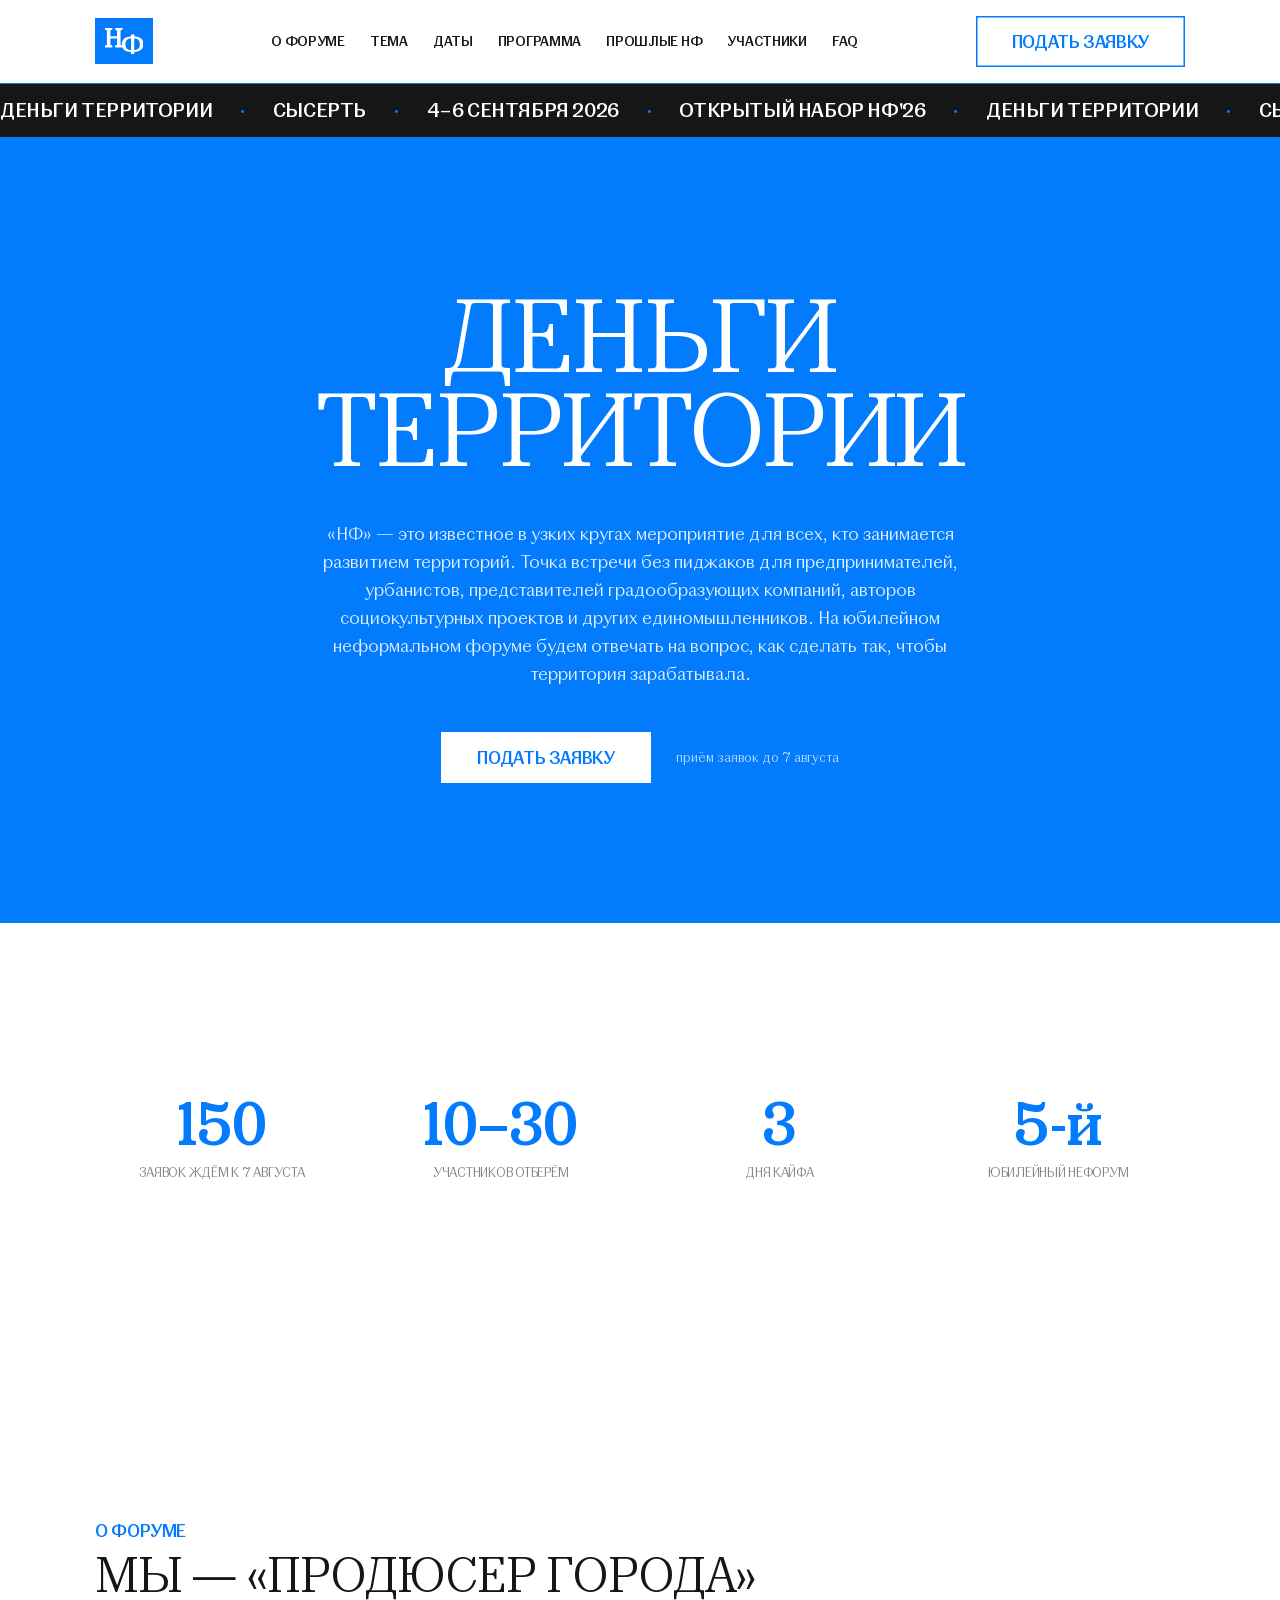
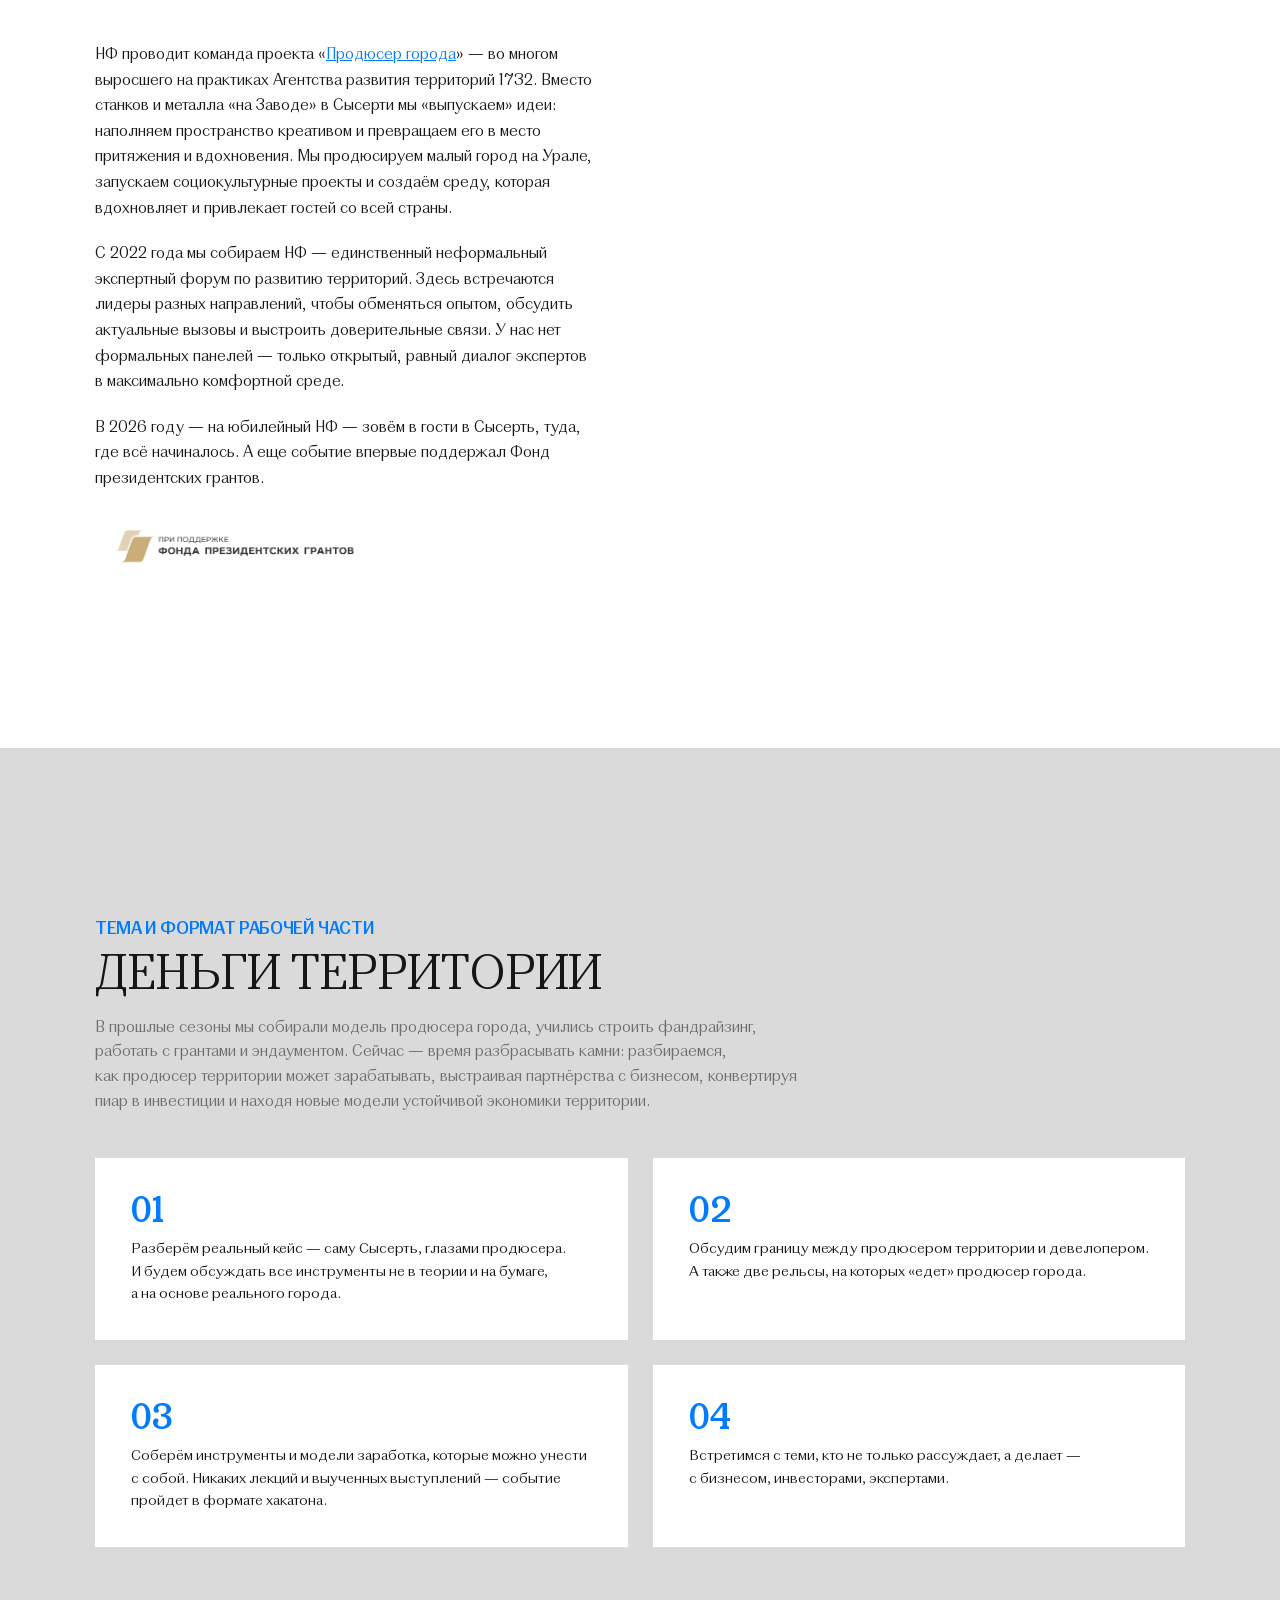
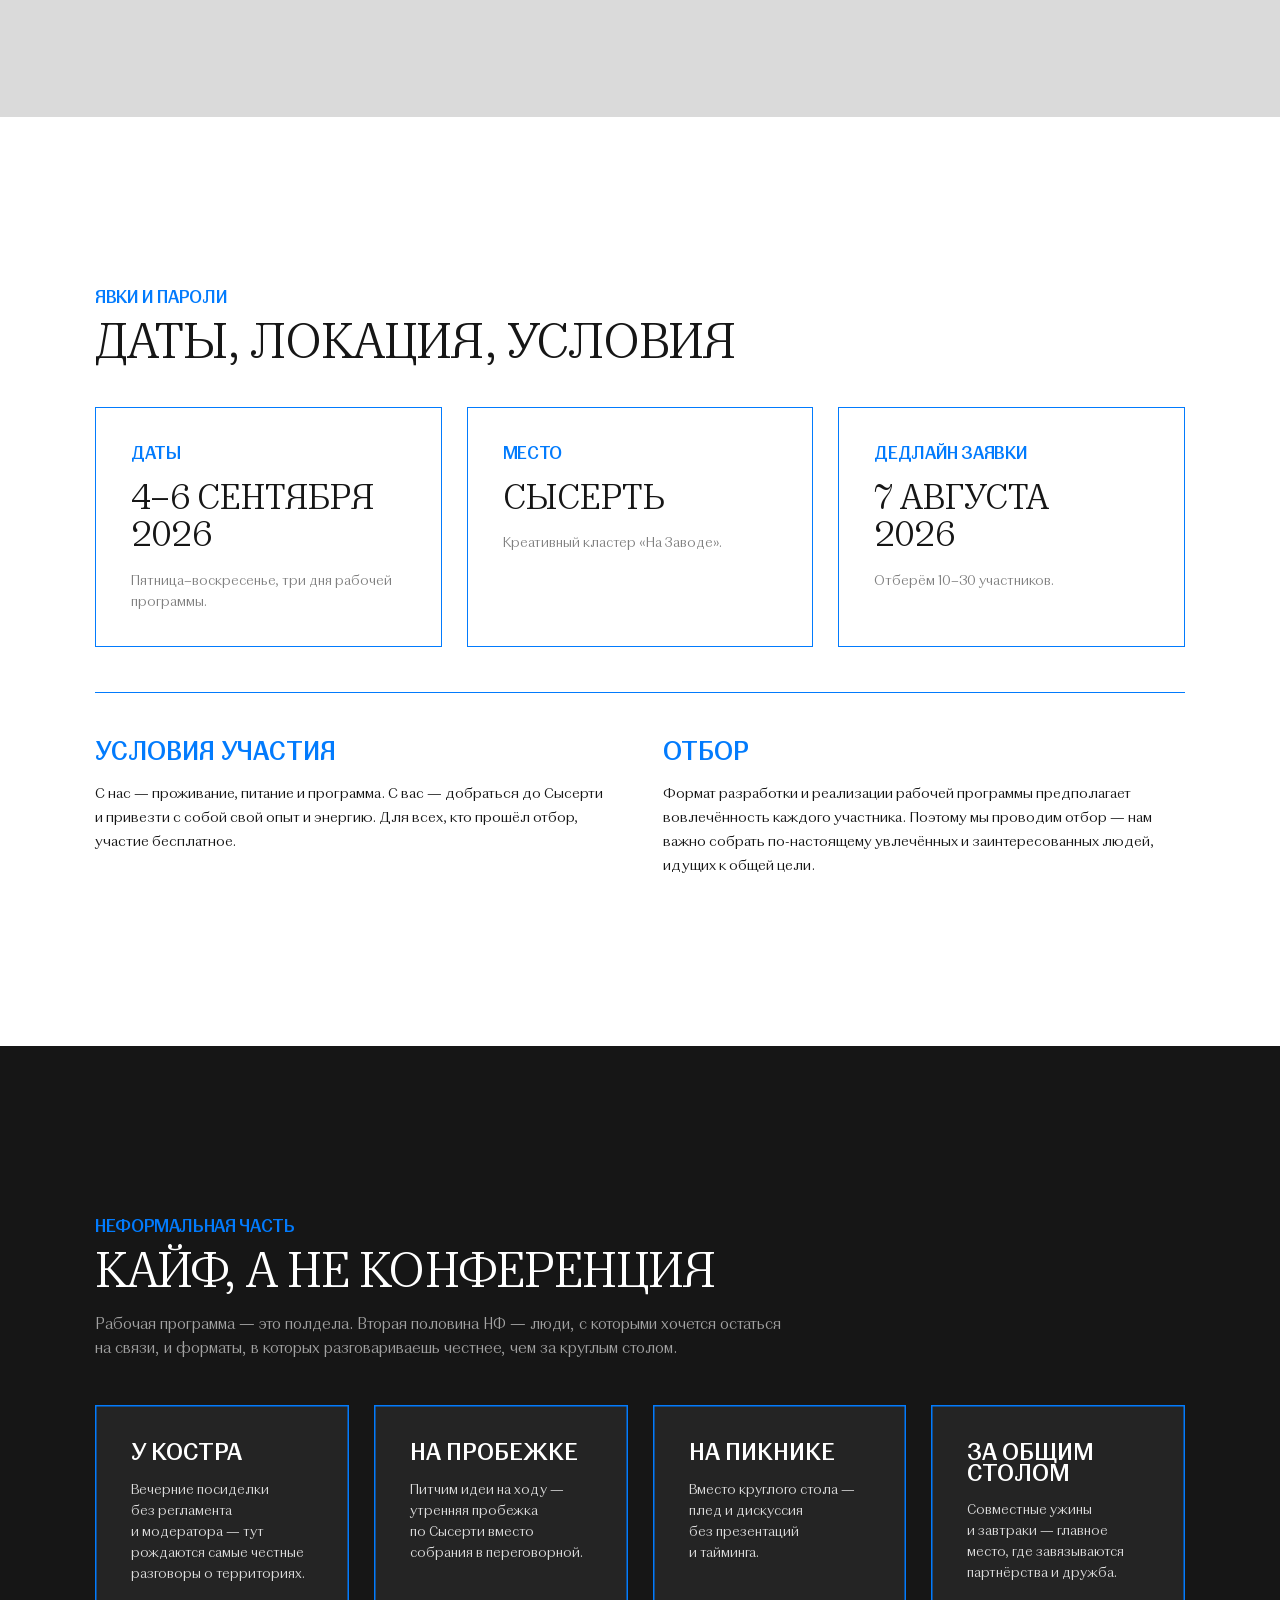
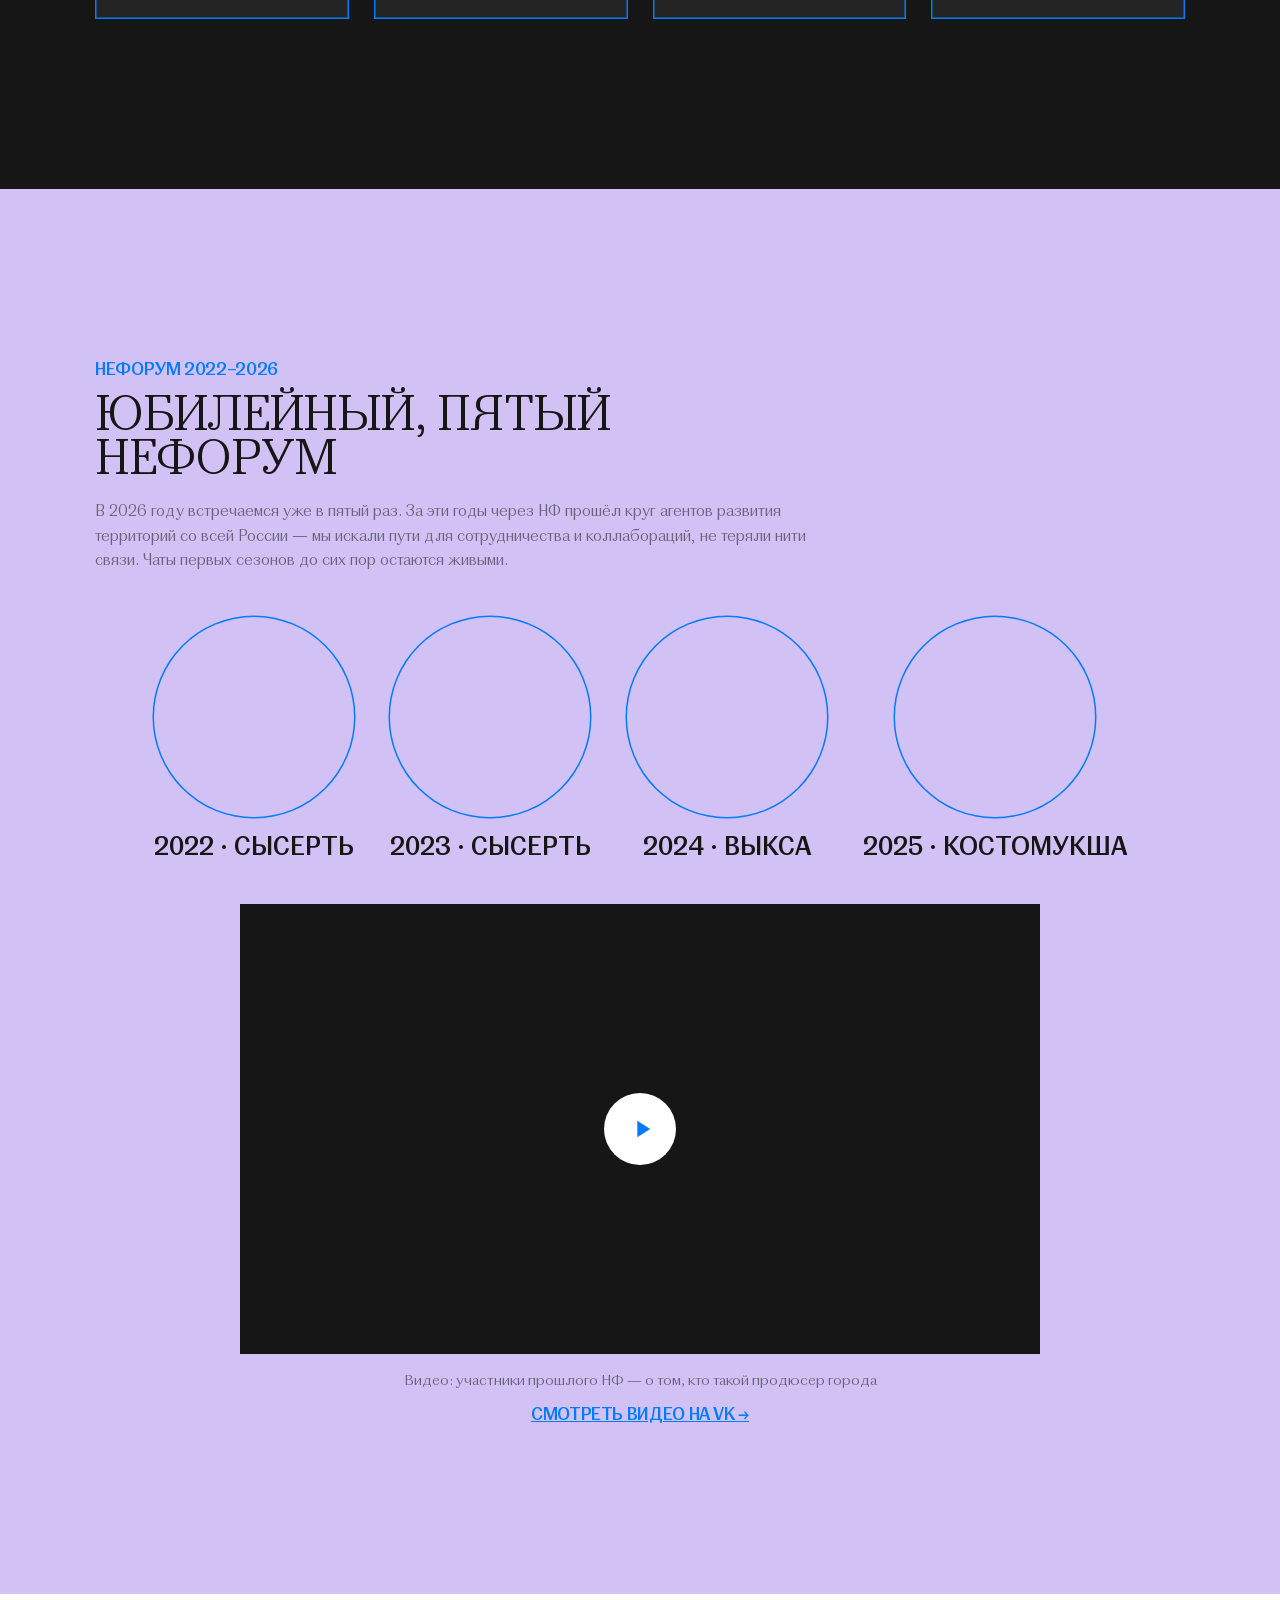
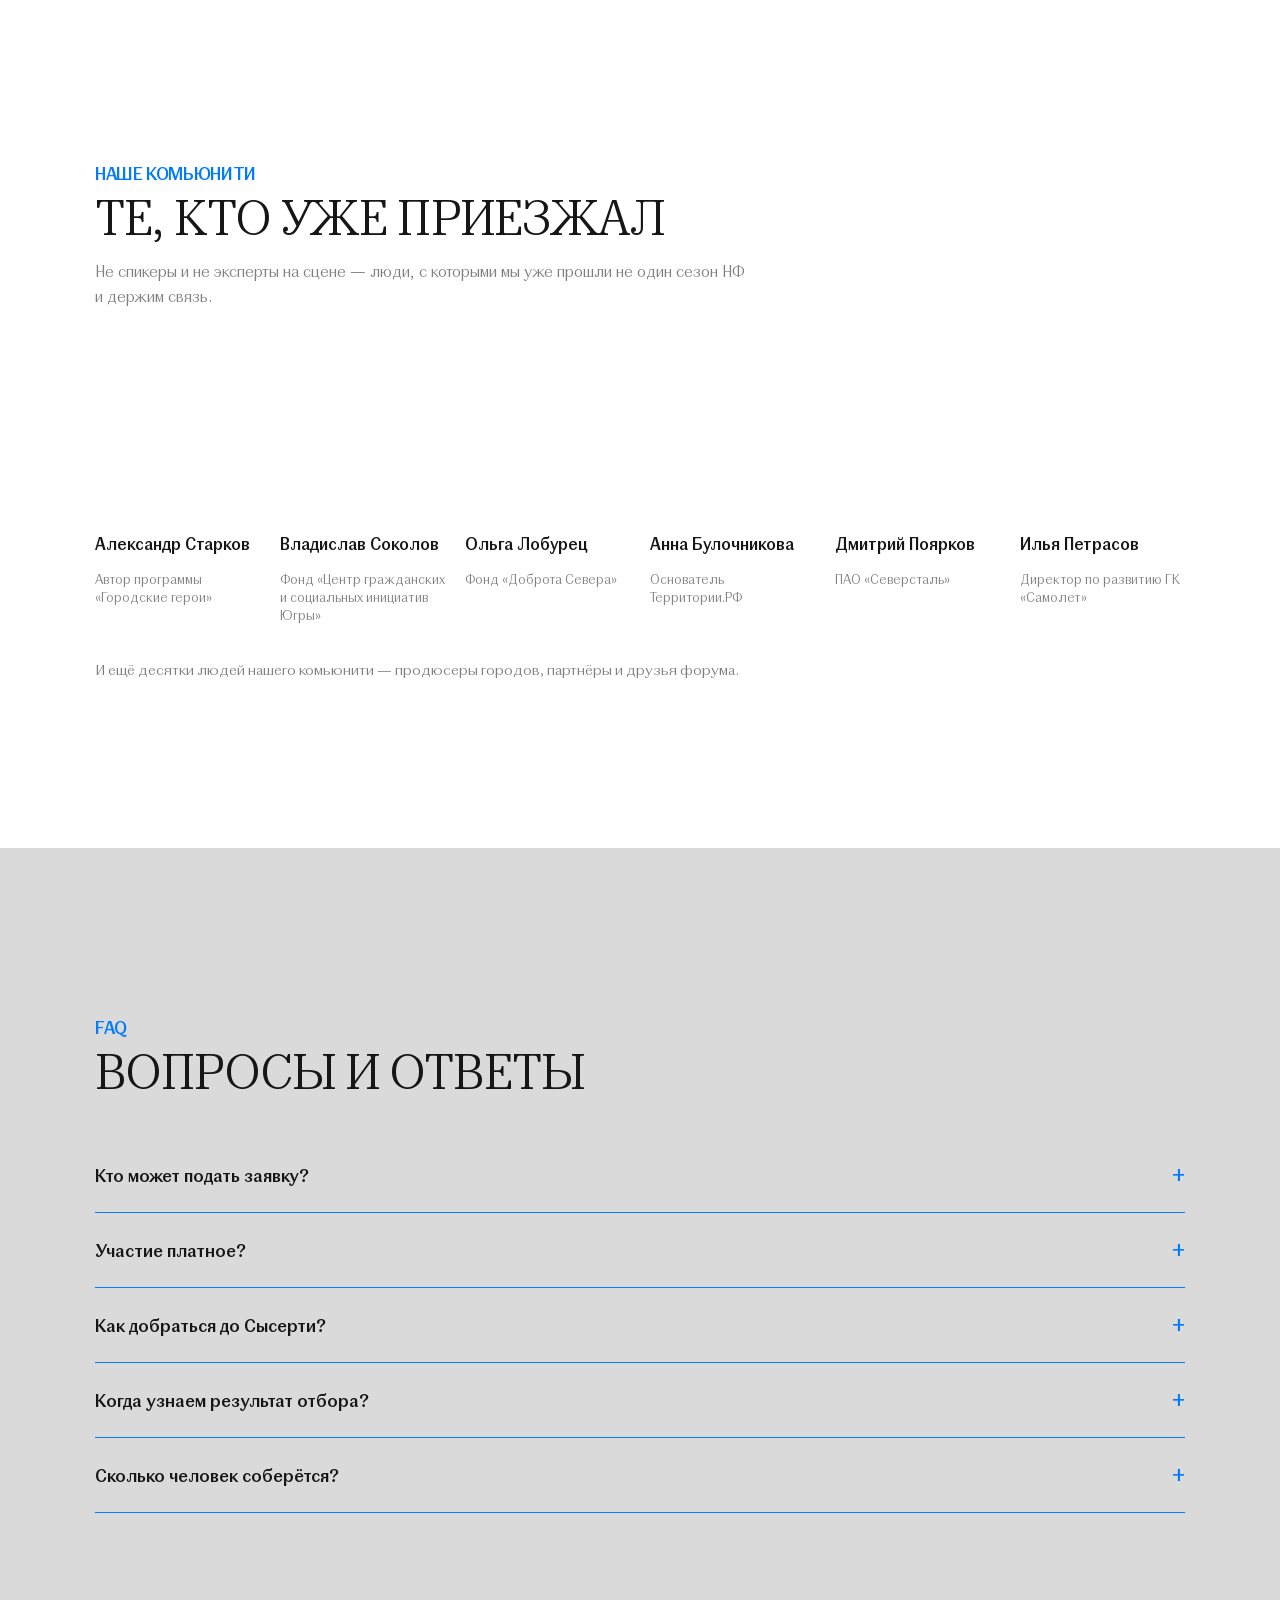
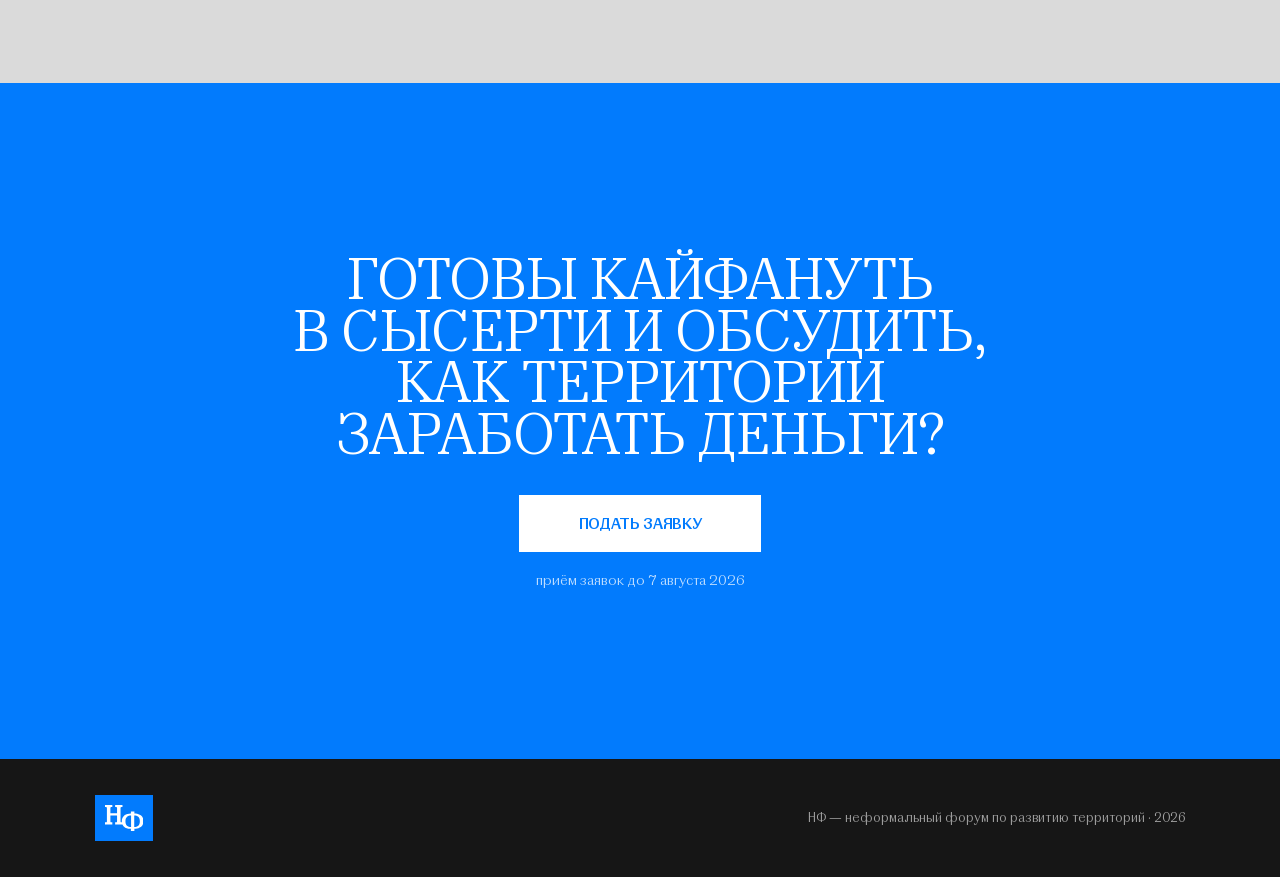
==== index.html @ e217896f "Дедлайн заявок перенесён на 7 августа, видео по клику Co-Authored-By: Claude Sonnet 5 <noreply@anthr" ====
<!DOCTYPE html>
<html lang="ru">
<head>
<meta charset="UTF-8">
<title>НФ'26 — Открытый набор</title>
<template id="__bundler_thumbnail"><svg xmlns="http://www.w3.org/2000/svg" viewBox="0 0 200 140"><rect width="200" height="140" fill="#027BFD"/><text x="30" y="80" font-family="sans-serif" font-size="42" font-weight="700" fill="#fff">НФ</text></svg></template>
<meta name="viewport" content="width=device-width, initial-scale=1">
<link rel="stylesheet" href="_ds/design-system-289ddfc0-503d-4105-86b9-fc8a6396123f/tokens/colors.css?v=2">
<link rel="stylesheet" href="_ds/design-system-289ddfc0-503d-4105-86b9-fc8a6396123f/tokens/typography.css?v=2">
<link rel="stylesheet" href="_ds/design-system-289ddfc0-503d-4105-86b9-fc8a6396123f/tokens/spacing.css?v=3">
<link rel="stylesheet" href="_ds/design-system-289ddfc0-503d-4105-86b9-fc8a6396123f/styles.css?v=2">
<link rel="preload" as="font" type="font/ttf" href="_ds/design-system-289ddfc0-503d-4105-86b9-fc8a6396123f/assets/fonts/RoyalTheatreSansLt.ttf" crossorigin="anonymous">
<link rel="preload" as="font" type="font/ttf" href="_ds/design-system-289ddfc0-503d-4105-86b9-fc8a6396123f/assets/fonts/RoyalTheatreSansDmBd.ttf" crossorigin="anonymous">
<link rel="preload" as="font" type="font/ttf" href="_ds/design-system-289ddfc0-503d-4105-86b9-fc8a6396123f/assets/fonts/RoyalTheatreSerifLt.ttf" crossorigin="anonymous">
<link rel="preload" as="font" type="font/ttf" href="_ds/design-system-289ddfc0-503d-4105-86b9-fc8a6396123f/assets/fonts/RoyalTheatreSerifDmBd.ttf" crossorigin="anonymous">
<link rel="preconnect" href="https://vk.com" crossorigin>
<link rel="dns-prefetch" href="https://vk.com">
<script src="image-slot.js?v=2"></script>
<style>
*{box-sizing:border-box;margin:0;padding:0}
body{background:var(--nf-white);color:var(--text-primary);font:var(--text-body);overflow-x:hidden}
a{color:var(--nf-blue)}
a:hover{color:var(--nf-blue-dark)}
.wrap{max-width:1180px;margin:0 auto;padding:0 var(--space-8)}
.cap{text-transform:uppercase}
.eyebrow{font:var(--text-label-md);letter-spacing:var(--tracking-loose);color:var(--nf-blue);text-transform:uppercase}
.muted{color:var(--text-muted)}

/* nav */
nav{position:sticky;top:0;z-index:50;background:rgba(255,255,255,0.92);backdrop-filter:blur(6px);border-bottom:var(--stroke-hairline) solid var(--nf-blue)}
.nav-inner{max-width:1180px;margin:0 auto;padding:var(--space-4) var(--space-8);display:flex;align-items:center;justify-content:space-between;gap:var(--space-6)}
#logo-root{flex:none}
.nav-links{display:flex;gap:var(--space-6);flex-wrap:wrap}
.nav-links a{font:var(--text-label-md);font-size:14px;color:var(--text-primary);text-decoration:none;text-transform:uppercase;letter-spacing:var(--tracking-loose)}
.nav-links a:hover{color:var(--nf-blue)}
.btn{display:inline-flex;align-items:center;justify-content:center;background:var(--nf-blue);color:var(--nf-white);font:var(--text-label-md);text-transform:uppercase;letter-spacing:var(--tracking-loose);padding:var(--space-4) var(--space-7);text-decoration:none;white-space:nowrap;border:none;cursor:pointer;transition:background .15s}
.btn:hover{background:var(--nf-blue-dark)}
.btn.ghost{background:transparent;color:var(--nf-blue);box-shadow:inset 0 0 0 var(--stroke-hairline-thick) var(--nf-blue)}
.btn.ghost:hover{background:var(--nf-blue);color:var(--nf-white)}

/* hero */
.hero{position:relative;background:var(--nf-blue);color:var(--nf-white);overflow:hidden;padding:0}
.hero-grid{max-width:900px;margin:0 auto;padding:150px var(--space-8) 140px;display:flex;flex-direction:column;align-items:center;text-align:center}
.hero h1{font:var(--text-display-xl);font-weight:300;font-size:clamp(48px,8vw,120px);overflow-wrap:normal;word-break:keep-all;hyphens:none;color:var(--nf-white);text-transform:uppercase;letter-spacing:var(--tracking-loose)}
.hero h1 span{display:block;white-space:nowrap}
.hero-body{margin-top:var(--space-8);font-size:18px;line-height:1.55;max-width:640px;color:rgba(255,255,255,0.88)}
.hero-cta{margin-top:var(--space-8);display:flex;align-items:center;justify-content:center;gap:var(--space-6);flex-wrap:wrap}
.hero-cta .btn{background:var(--nf-white);color:var(--nf-blue)}
.hero-cta .btn:hover{background:var(--nf-grey-100)}
.hero-cta .fine{font-size:13px;color:rgba(255,255,255,0.75)}
.nf-logo{display:inline-flex;align-items:center;justify-content:center;background:var(--nf-blue);padding:10px;flex:none}
.nf-logo svg{height:26px;width:auto;display:block;color:var(--nf-white)}
@media (min-width:861px) and (max-width:1180px){.alumni-grid{grid-template-columns:repeat(3,minmax(0,1fr))}}

/* section shell */
section{padding:170px 0;position:relative;overflow:hidden}
.section-head{margin-bottom:var(--space-8);max-width:720px}
.section-head .eyebrow{margin-bottom:var(--space-3);display:block}
.section-head h2{font:var(--text-display-lg);font-size:48px;color:var(--nf-ink);text-transform:uppercase;letter-spacing:var(--tracking-loose)}
.section-head p{margin-top:var(--space-5);font-size:16px;line-height:1.55;color:var(--text-muted)}

/* about */
#about{background:var(--nf-white)}
.about-grid{display:grid;grid-template-columns:1fr 1fr;gap:64px;align-items:start}
.about-grid>div{min-width:0}
.about-grid p{font-size:16px;line-height:1.6;margin-bottom:var(--space-5)}
.about-photo{position:relative;width:100%;aspect-ratio:1/1}
.grant-badge{margin-top:var(--space-6);max-width:280px}
.grant-badge img{display:block;width:100%;height:auto}

/* theme */
#theme{background:var(--nf-grey-300)}
.theme-badges{display:flex;gap:var(--space-5);margin-bottom:var(--space-7);flex-wrap:wrap}
.theme-list{display:grid;grid-template-columns:repeat(2,1fr);gap:var(--space-6);margin-top:var(--space-7)}
.theme-item{background:var(--nf-white);padding:var(--space-7);border-radius:0}
.theme-item .num{font:var(--text-display-md);font-family:var(--font-serif);font-weight:600;font-size:36px;color:var(--nf-blue);display:block;margin-bottom:var(--space-3)}
.theme-item p{font-size:15px;line-height:1.5}
.format-note{margin-top:var(--space-7);font-size:15px;color:var(--text-muted);max-width:640px;font-style:italic}

/* logistics */
#logistics{background:var(--nf-white)}
.logi-grid{display:grid;grid-template-columns:repeat(3,1fr);gap:var(--space-6)}
.logi-card{padding:var(--space-7);box-shadow:inset 0 0 0 var(--stroke-hairline) var(--nf-blue)}
.logi-card .eyebrow{display:block;margin-bottom:var(--space-4)}
.logi-card .big{font:var(--text-display-lg);font-size:34px;color:var(--nf-ink);text-transform:uppercase;line-height:1.1}
.logi-card p{margin-top:var(--space-4);font-size:14px;color:var(--text-muted);line-height:1.5}
.terms{margin-top:var(--space-8);display:grid;grid-template-columns:1fr 1fr;gap:var(--space-8);padding-top:var(--space-8);border-top:var(--stroke-hairline) solid var(--nf-blue)}
.terms h3{font:var(--text-label-lg);text-transform:uppercase;color:var(--nf-blue);margin-bottom:var(--space-4)}
.terms p{font-size:15px;line-height:1.6}

/* program */
#program{background:var(--nf-ink);color:var(--nf-white)}
#program .section-head h2{color:var(--nf-white)}
#program .section-head p{color:rgba(255,255,255,0.6)}
.days{display:grid;grid-template-columns:repeat(4,1fr);gap:var(--space-6)}
.day-card{background:rgba(255,255,255,0.06);padding:var(--space-7);box-shadow:inset 0 0 0 var(--stroke-hairline-thick) var(--nf-blue)}
.day-card h3{font:var(--text-display-md);font-size:24px;color:var(--nf-white);text-transform:uppercase;margin-bottom:var(--space-4)}
.day-card p{font-size:14px;line-height:1.5;color:rgba(255,255,255,0.85)}
.program-note{margin-top:var(--space-7);font-size:14px;color:rgba(255,255,255,0.55);max-width:600px}

/* recap */
#recap{background:var(--nf-purple-light)}
.recap-circles{display:flex;gap:var(--space-7);justify-content:center;flex-wrap:wrap;margin-top:var(--space-8)}
.recap-circles>div{display:flex;flex-direction:column;align-items:center}
.circle-wrap{position:relative;width:200px;height:200px;border-radius:50%;box-shadow:0 0 0 var(--stroke-hairline-thick) var(--nf-blue)}
.circle-wrap image-slot{border-radius:50%;display:block;width:100%;height:100%}
.circle-cap{text-align:center;margin-top:var(--space-4);font:var(--text-label-lg);text-transform:uppercase;color:var(--nf-ink)}
.recap-link{display:inline-block;margin-top:var(--space-4);font:var(--text-label-md);text-transform:uppercase;letter-spacing:var(--tracking-loose)}
.recap-video{text-align:center;margin-top:var(--space-8)}
.recap-video-frame{position:relative;width:100%;max-width:800px;margin:0 auto;aspect-ratio:16/9;overflow:hidden;background:var(--nf-ink)}
.recap-video-frame iframe{position:absolute;inset:0;width:100%;height:100%;border:0;display:block}
.recap-video-play{position:absolute;inset:0;margin:auto;width:72px;height:72px;border-radius:50%;border:0;background:var(--nf-white);color:var(--nf-blue);display:flex;align-items:center;justify-content:center;cursor:pointer;transition:transform .2s ease}
.recap-video-play:hover{transform:scale(1.08)}
.recap-video-play svg{margin-left:4px}
.recap-video-cap{margin-top:var(--space-4);font-size:15px;color:var(--text-muted)}

/* alumni */
#alumni{background:var(--nf-white)}
.alumni-grid{display:grid;grid-template-columns:repeat(6,minmax(0,1fr));gap:var(--space-5)}
.alumni-card{display:flex;flex-direction:column;gap:var(--space-4);min-width:0}
.alumni-photo{position:relative;width:100%;aspect-ratio:1/1;overflow:hidden}
.alumni-card .name{font:var(--text-label-lg);font-size:17px;text-transform:none;color:var(--nf-ink)}
.alumni-card .role{margin-top:2px;font-size:13px;color:var(--text-muted);line-height:1.4}
.alumni-more{margin-top:var(--space-7);font-size:15px;color:var(--text-muted)}

/* faq */
#faq{background:var(--nf-grey-300)}
.faq-item{border-bottom:var(--stroke-hairline) solid var(--nf-blue)}
.faq-q{width:100%;text-align:left;background:none;border:none;padding:var(--space-6) 0;font:var(--text-label-lg);font-size:18px;color:var(--nf-ink);cursor:pointer;display:flex;justify-content:space-between;align-items:center;gap:var(--space-4)}
.faq-q .plus{font-size:24px;color:var(--nf-blue);transition:transform .2s;flex:none}
.faq-item.open .plus{transform:rotate(45deg)}
.faq-a{max-height:0;overflow:hidden;transition:max-height .25s ease}
.faq-a p{padding-bottom:var(--space-6);font-size:15px;line-height:1.6;color:var(--text-muted);max-width:640px}

/* final cta */
#final{background:var(--nf-blue);color:var(--nf-white);text-align:center}
#final h2{font:var(--text-display-lg);font-size:56px;text-transform:uppercase;color:var(--nf-white);max-width:760px;margin:0 auto var(--space-7)}
#final .btn{background:var(--nf-white);color:var(--nf-blue);font-size:16px;padding:var(--space-5) var(--space-9)}
#final .fine{margin-top:var(--space-5);font-size:14px;color:rgba(255,255,255,0.75)}

/* footer */
footer{background:var(--nf-ink);color:rgba(255,255,255,0.6);padding:var(--space-7) 0}
.footer-inner{display:flex;justify-content:space-between;align-items:center;flex-wrap:wrap;gap:var(--space-5)}
.footer-inner p{font-size:13px}

.wrap{position:relative;z-index:1}
.hero-grid{position:relative;z-index:1}
.footer-inner{position:relative;z-index:1}
@media (max-width:860px){
.wrap{padding:0 var(--space-6)}
section{padding:90px 0}
#stats{padding:90px 0}
.nav-inner{padding:var(--space-4) var(--space-6)}
.nav-links{display:none}
.hero-grid{padding:90px var(--space-6) 70px}
.hero-body{font-size:16px}
.about-grid,.logi-grid,.days,.terms,.theme-list{grid-template-columns:1fr}
.alumni-grid{grid-template-columns:repeat(2,minmax(0,1fr))}
.section-head h2{font-size:32px}
.section-head p{font-size:15px}
.theme-item,.logi-card,.day-card{padding:var(--space-6)}
.logi-card .big{font-size:26px}
.circle-wrap{width:130px;height:130px}
.recap-circles{gap:var(--space-6)}
#final h2{font-size:32px}
}
@media (max-width:480px){
.alumni-grid{grid-template-columns:repeat(2,minmax(0,1fr));gap:var(--space-4)}
.alumni-card .name{font-size:14px}
.alumni-card .role{font-size:11px}
.hero h1{font-size:clamp(30px,10.5vw,48px)}
}

/* marquee */
.marquee{background:var(--nf-ink);color:var(--nf-white);overflow:hidden;padding:16px 0;white-space:nowrap}
.marquee-track{display:inline-flex;animation:marquee 24s linear infinite}
.marquee-group{display:inline-flex;align-items:center;gap:28px;padding-right:28px;flex:none}
.marquee-track span{font:var(--text-label-lg);font-size:20px;text-transform:uppercase;letter-spacing:var(--tracking-loose);color:var(--nf-white)}
.marquee-track span.dot{color:var(--nf-blue)}
@keyframes marquee{from{transform:translateX(0)}to{transform:translateX(-50%)}}
@media (prefers-reduced-motion:reduce){.marquee-track{animation:none}}
#stats{background:var(--nf-white);padding:170px 0}
.stats-grid{display:grid;grid-template-columns:repeat(4,1fr);gap:var(--space-6);text-align:center}
.stat-num{font:var(--text-display-xl);font-weight:600;font-size:60px;color:var(--nf-blue);line-height:1}
.stat-label{margin-top:var(--space-3);font-size:13px;text-transform:uppercase;letter-spacing:var(--tracking-loose);color:var(--text-muted)}
@media (max-width:860px){.stats-grid{grid-template-columns:repeat(2,1fr);gap:var(--space-5)}.stat-num{font-size:32px}}
[data-reveal]{opacity:0;transform:translateY(28px);transition:opacity .7s cubic-bezier(.2,.7,.3,1),transform .7s cubic-bezier(.2,.7,.3,1)}
[data-reveal].in-view{opacity:1;transform:translateY(0)}
@media (prefers-reduced-motion:reduce){[data-reveal]{opacity:1;transform:none;transition:none}}
.parallax-el{will-change:transform}
</style>
</head>
<body>

<nav>
<div class="nav-inner">
<div class="nf-logo"><svg xmlns="http://www.w3.org/2000/svg" viewBox="0 0 269.080 181.812" fill="none" role="img" aria-label="НФ"><path d="M 51.285 14.299 C 40.037 14.299 37.749 15.443 37.749 22.878 L 37.749 58.529 L 84.268 58.529 L 84.268 22.878 C 84.268 15.443 82.17 14.299 70.922 14.299 L 70.922 0 L 122.207 0 L 122.207 14.299 C 110.959 14.299 108.671 15.443 108.671 22.878 L 108.671 112.864 C 108.671 119.311 110.39 121.026 118.179 121.369 C 117.867 118.716 117.704 115.924 117.704 112.987 C 117.704 74.285 147.064 60.177 181.19 59.033 L 181.19 46.069 L 205.594 46.069 L 205.594 59.033 C 239.72 59.987 269.08 73.332 269.08 112.987 C 269.08 151.689 239.72 165.796 205.594 166.94 L 205.594 181.812 L 181.19 181.812 L 181.19 166.94 C 154.673 166.2 131.035 157.977 121.812 135.742 L 70.922 135.742 L 70.922 121.443 C 82.17 121.443 84.268 120.3 84.268 112.864 L 84.268 73.591 L 37.749 73.591 L 37.749 112.864 C 37.749 120.3 40.037 121.443 51.285 121.443 L 51.285 135.742 L 0 135.742 L 0 121.443 C 11.248 121.443 13.346 120.3 13.346 112.864 L 13.346 22.878 C 13.346 15.443 11.248 14.299 0 14.299 L 0 0 L 51.285 0 L 51.285 14.299 Z M 182.334 72.569 C 159.456 73.332 143.061 83.627 143.061 112.987 C 143.061 142.537 159.456 152.832 182.334 153.404 L 182.334 72.569 Z M 204.449 153.404 C 227.518 152.642 243.723 142.538 243.724 112.987 C 243.724 83.437 227.518 73.141 204.449 72.569 L 204.449 153.404 Z" fill="currentColor" fill-rule="nonzero"></path></svg></div>
<div class="nav-links">
<a href="#about">О форуме</a>
<a href="#theme">Тема</a>
<a href="#logistics">Даты</a>
<a href="#program">Программа</a>
<a href="#recap">Прошлые НФ</a>
<a href="#alumni">Участники</a>
<a href="#faq">FAQ</a>
</div>
<a class="btn ghost" href="https://forms.yandex.ru/cloud/6a5f0a526d2d7328d5e0cea1" target="_blank" rel="noopener">Подать заявку</a>
</div>
</nav>

<div class="marquee" aria-hidden="true"><div class="marquee-track"><div class="marquee-group"><span>Деньги территории</span><span class="dot">·</span><span>Сысерть</span><span class="dot">·</span><span>4–6 сентября 2026</span><span class="dot">·</span><span>Открытый набор НФ'26</span><span class="dot">·</span></div><div class="marquee-group"><span>Деньги территории</span><span class="dot">·</span><span>Сысерть</span><span class="dot">·</span><span>4–6 сентября 2026</span><span class="dot">·</span><span>Открытый набор НФ'26</span><span class="dot">·</span></div></div></div>

<section class="hero" data-screen-label="hero">
<div class="hero-grid">
<h1><span>Деньги</span><span>территории</span></h1>
<p class="hero-body">«НФ» — это известное в узких кругах мероприятие для всех, кто занимается развитием территорий. Точка встречи без пиджаков для предпринимателей, урбанистов, представителей градообразующих компаний, авторов социокультурных проектов и других единомышленников. На юбилейном неформальном форуме будем отвечать на вопрос, как сделать так, чтобы территория зарабатывала.</p>
<div class="hero-cta">
<a class="btn" href="https://forms.yandex.ru/cloud/6a5f0a526d2d7328d5e0cea1" target="_blank" rel="noopener">Подать заявку</a>
<span class="fine">приём заявок до 7 августа</span>
</div>
</div>
</section>

<section id="stats" data-screen-label="stats">
<div class="wrap stats-grid">
<div data-reveal><div class="stat-num" data-count="150">0</div><div class="stat-label">заявок ждём к 7 августа</div></div>
<div data-reveal><div class="stat-num">10–30</div><div class="stat-label">участников отберём</div></div>
<div data-reveal><div class="stat-num" data-count="3">0</div><div class="stat-label">дня кайфа</div></div>
<div data-reveal><div class="stat-num">5-й</div><div class="stat-label">юбилейный неФорум</div></div>
</div>
</section>

<section id="about" data-screen-label="about">
<div class="wrap">
<div class="section-head" data-reveal>
<span class="eyebrow">О форуме</span>
<h2>Мы — «Продюсер города»</h2>
</div>
<div class="about-grid">
<div>
<p>НФ проводит команда проекта «<a href="https://producergoroda.ru" target="_blank" rel="noopener">Продюсер города</a>» — во многом выросшего на практиках Агентства развития территорий 1732. Вместо станков и металла «на Заводе» в Сысерти мы «выпускаем» идеи: наполняем пространство креативом и превращаем его в место притяжения и вдохновения. Мы продюсируем малый город на Урале, запускаем социокультурные проекты и создаём среду, которая вдохновляет и привлекает гостей со всей страны.</p>
<p>С 2022 года мы собираем НФ — единственный неформальный экспертный форум по развитию территорий. Здесь встречаются лидеры разных направлений, чтобы обменяться опытом, обсудить актуальные вызовы и выстроить доверительные связи. У нас нет формальных панелей — только открытый, равный диалог экспертов в максимально комфортной среде.</p>
<p>В 2026 году — на юбилейный НФ — зовём в гости в Сысерть, туда, где всё начиналось. А еще событие впервые поддержал Фонд президентских грантов.</p>
<div class="grant-badge"><img src="uploads/pgrants_logo_gp_horizontal.png" alt="При поддержке Фонда президентских грантов"></div>
</div>
<div class="about-photo parallax-el" data-parallax="0.08">
<image-slot id="about-photo" shape="rect" placeholder="Фото с завода / команды" src="uploads/НФ Сысерть 4.jpg"></image-slot>
</div>
</div>
</div>
</section>

<section id="theme" data-screen-label="theme">
<div class="wrap">
<div class="section-head" data-reveal>
<span class="eyebrow">Тема и формат рабочей части</span>
<h2>Деньги территории</h2>
<p>В прошлые сезоны мы собирали модель продюсера города, учились строить фандрайзинг, работать с грантами и эндаументом. Сейчас — время разбрасывать камни: разбираемся, как продюсер территории может зарабатывать, выстраивая партнёрства с бизнесом, конвертируя пиар в инвестиции и находя новые модели устойчивой экономики территории.</p>
</div>
<div class="theme-list">
<div class="theme-item" data-reveal><span class="num">01</span><p>Разберём реальный кейс — саму Сысерть, глазами продюсера. И будем обсуждать все инструменты не в теории и на бумаге, а на основе реального города.</p></div>
<div class="theme-item" data-reveal><span class="num">02</span><p>Обсудим границу между продюсером территории и девелопером. А также две рельсы, на которых «едет» продюсер города.</p></div>
<div class="theme-item" data-reveal><span class="num">03</span><p>Соберём инструменты и модели заработка, которые можно унести с собой. Никаких лекций и выученных выступлений — событие пройдет в формате хакатона.</p></div>
<div class="theme-item" data-reveal><span class="num">04</span><p>Встретимся с теми, кто не только рассуждает, а делает — с бизнесом, инвесторами, экспертами.</p></div>
</div>
</div>
</section>

<section id="logistics" data-screen-label="logistics">
<div class="wrap">
<div class="section-head" data-reveal>
<span class="eyebrow">Явки и пароли</span>
<h2>Даты, локация, условия</h2>
</div>
<div class="logi-grid">
<div class="logi-card" data-reveal><span class="eyebrow">даты</span><div class="big">4–6 сентября<br>2026</div><p>Пятница–воскресенье, три дня рабочей программы.</p></div>
<div class="logi-card" data-reveal><span class="eyebrow">место</span><div class="big">Сысерть</div><p>Креативный кластер «На Заводе».</p></div>
<div class="logi-card" data-reveal><span class="eyebrow">дедлайн заявки</span><div class="big">7 августа<br>2026</div><p>Отберём 10–30 участников.</p></div>
</div>
<div class="terms">
<div><h3>Условия участия</h3><p>С нас — проживание, питание и программа. С вас — добраться до Сысерти и привезти с собой свой опыт и энергию. Для всех, кто прошёл отбор, участие бесплатное.</p></div>
<div><h3>Отбор</h3><p>Формат разработки и реализации рабочей программы предполагает вовлечённость каждого участника. Поэтому мы проводим отбор — нам важно собрать по-настоящему увлечённых и заинтересованных людей, идущих к общей цели.</p></div>
</div>
</div>
</section>

<section id="program" data-screen-label="program">
<div class="wrap">
<div class="section-head" data-reveal>
<span class="eyebrow">Неформальная часть</span>
<h2>Кайф, а не конференция</h2>
<p>Рабочая программа — это полдела. Вторая половина НФ — люди, с которыми хочется остаться на связи, и форматы, в которых разговариваешь честнее, чем за круглым столом.</p>
</div>
<div class="days">
<div class="day-card" data-reveal>
<h3>У костра</h3>
<p>Вечерние посиделки без регламента и модератора — тут рождаются самые честные разговоры о территориях.</p>
</div>
<div class="day-card" data-reveal>
<h3>На пробежке</h3>
<p>Питчим идеи на ходу — утренняя пробежка по Сысерти вместо собрания в переговорной.</p>
</div>
<div class="day-card" data-reveal>
<h3>На пикнике</h3>
<p>Вместо круглого стола — плед и дискуссия без презентаций и тайминга.</p>
</div>
<div class="day-card" data-reveal>
<h3>За общим столом</h3>
<p>Совместные ужины и завтраки — главное место, где завязываются партнёрства и дружба.</p>
</div>
</div>
</div>
</section>

<section id="recap" data-screen-label="recap">
<div class="wrap">
<div class="section-head" data-reveal>
<span class="eyebrow">НеФорум 2022–2026</span>
<h2>Юбилейный, пятый неФорум</h2>
<p>В 2026 году встречаемся уже в пятый раз. За эти годы через НФ прошёл круг агентов развития территорий со всей России — мы искали пути для сотрудничества и коллабораций, не теряли нити связи. Чаты первых сезонов до сих пор остаются живыми.</p>
</div>
<div class="recap-circles">
<div data-reveal><div class="circle-wrap"><image-slot id="recap-2022" shape="circle" placeholder="Фото · 2022, Сысерть" src="uploads/НФ Костомукша 6.jpg"></image-slot></div><div class="circle-cap">2022 · Сысерть</div></div>
<div data-reveal><div class="circle-wrap"><image-slot id="recap-2023" shape="circle" placeholder="Фото · 2023, Сысерть" src="uploads/НФ Костомукша 7.jpg"></image-slot></div><div class="circle-cap">2023 · Сысерть</div></div>
<div data-reveal><div class="circle-wrap"><image-slot id="recap-2024" shape="circle" placeholder="Фото · 2024, Выкса" src="uploads/НФ Костомукша 8.jpg"></image-slot></div><div class="circle-cap">2024 · Выкса</div></div>
<div data-reveal><div class="circle-wrap"><image-slot id="recap-2025" shape="circle" placeholder="Фото · 2025, Костомукша" src="uploads/НФ Костомукша 1.jpg"></image-slot></div><div class="circle-cap">2025 · Костомукша</div></div>
</div>
<div class="recap-video" data-reveal><div class="recap-video-frame" data-video-oid="-233032708" data-video-id="456239053"><button type="button" class="recap-video-play" aria-label="Включить видео"><svg viewBox="0 0 24 24" width="28" height="28" fill="currentColor"><path d="M8 5v14l11-7z"/></svg></button></div><p class="recap-video-cap">Видео: участники прошлого НФ — о том, кто такой продюсер города</p><a class="recap-link" href="https://vkvideo.ru/video-233032708_456239053" target="_blank" rel="noopener">Смотреть видео на VK →</a></div>
</div>
</section>

<section id="alumni" data-screen-label="alumni">
<div class="wrap">
<div class="section-head" data-reveal>
<span class="eyebrow">Наше комьюнити</span>
<h2>Те, кто уже приезжал</h2>
<p>Не спикеры и не эксперты на сцене — люди, с которыми мы уже прошли не один сезон НФ и держим связь.</p>
</div>
<div class="alumni-grid">
<div class="alumni-card" data-reveal><div class="alumni-photo"><image-slot id="alumni-1" shape="rect" placeholder="Фото" src="uploads/Александр Старков.jpg"></image-slot></div><div class="name">Александр Старков</div><div class="role">Автор программы «Городские герои»</div></div>
<div class="alumni-card" data-reveal><div class="alumni-photo"><image-slot id="alumni-2" shape="rect" placeholder="Фото" src="uploads/Владислав Соколов.jpg"></image-slot></div><div class="name">Владислав Соколов</div><div class="role">Фонд «Центр гражданских и социальных инициатив Югры»</div></div>
<div class="alumni-card" data-reveal><div class="alumni-photo"><image-slot id="alumni-3" shape="rect" placeholder="Фото" src="uploads/Ольга Лобурец.JPG"></image-slot></div><div class="name">Ольга Лобурец</div><div class="role">Фонд «Доброта Севера»</div></div>
<div class="alumni-card" data-reveal><div class="alumni-photo"><image-slot id="alumni-4" shape="rect" placeholder="Фото" src="uploads/Анна Булочникова.JPG"></image-slot></div><div class="name">Анна Булочникова</div><div class="role">Основатель Территории.РФ</div></div>
<div class="alumni-card" data-reveal><div class="alumni-photo"><image-slot id="alumni-5" shape="rect" placeholder="Фото" src="uploads/Дмитрий Поярков.JPG"></image-slot></div><div class="name">Дмитрий Поярков</div><div class="role">ПАО «Северсталь»</div></div>
<div class="alumni-card" data-reveal><div class="alumni-photo"><image-slot id="alumni-6" shape="rect" placeholder="Фото" src="uploads/Илья Петрасов.PNG"></image-slot></div><div class="name">Илья Петрасов</div><div class="role">Директор по развитию ГК «Самолет»</div></div>
</div>
<p class="alumni-more">И ещё десятки людей нашего комьюнити — продюсеры городов, партнёры и друзья форума.</p>
</div>
</section>

<section id="faq" data-screen-label="faq">
<div class="wrap">
<div class="section-head" data-reveal>
<span class="eyebrow">FAQ</span>
<h2>Вопросы и ответы</h2>
</div>
<div class="faq-list">
<div class="faq-item" data-reveal><button class="faq-q"><span>Кто может подать заявку?</span><span class="plus">+</span></button><div class="faq-a"><p>Любой, кто впрягается в развитие территорий и хочет территорию, которая зарабатывает, а не только тратит. Продюсеры городов, представители фондов, бизнеса, муниципалитетов — и все, кто не боится слова «неформальный» в названии. Главное — не равнодушие к теме — остальное обсудим на месте.</p></div></div>
<div class="faq-item" data-reveal><button class="faq-q"><span>Участие платное?</span><span class="plus">+</span></button><div class="faq-a"><p>Нет, и это не подвох. Если вы прошли отбор — мы берём на себя проживание, питание и всю программу, включая костёр и хорошее настроение. Ваша задача — привезти себя и идеи.</p></div></div>
<div class="faq-item" data-reveal><button class="faq-q"><span>Как добраться до Сысерти?</span><span class="plus">+</span></button><div class="faq-a"><p>По традиции — с нас организация всего на месте, а с вас — добраться до города. Можете дойти пешком, доехать на велике, арендовать вертолёт, скооперироваться с другими участниками и приехать на пати-басе с диско-шаром (будем завидовать, честно). Короче — добирайтесь как хотите, главное будьте в Сысерти 4–6 сентября — мы встретим, накормим, напоим.</p></div></div>
<div class="faq-item" data-reveal><button class="faq-q"><span>Когда узнаем результат отбора?</span><span class="plus">+</span></button><div class="faq-a"><p>В течение недели после дедлайна 7 августа придёт письмо. Никакой магии — просто мы быстро читаем и не любим держать в неведении.</p></div></div>
<div class="faq-item" data-reveal><button class="faq-q"><span>Сколько человек соберётся?</span><span class="plus">+</span></button><div class="faq-a"><p>10–30 — не больше. Мы не гонимся за цифрами и не зовём всех подряд — чем меньше народу, тем больше доверия и костра на всех хватит.</p></div></div></div>
</div>
</section>

<section id="final" data-screen-label="final">
<div class="wrap" data-reveal>
<h2>Готовы кайфануть в Сысерти и обсудить, как территории заработать деньги?</h2>
<a class="btn" href="https://forms.yandex.ru/cloud/6a5f0a526d2d7328d5e0cea1" target="_blank" rel="noopener">Подать заявку</a>
<div class="fine">приём заявок до 7 августа 2026</div>
</div>
</section>

<footer>
<div class="wrap footer-inner">
<div class="nf-logo"><svg xmlns="http://www.w3.org/2000/svg" viewBox="0 0 269.080 181.812" fill="none" role="img" aria-label="НФ"><path d="M 51.285 14.299 C 40.037 14.299 37.749 15.443 37.749 22.878 L 37.749 58.529 L 84.268 58.529 L 84.268 22.878 C 84.268 15.443 82.17 14.299 70.922 14.299 L 70.922 0 L 122.207 0 L 122.207 14.299 C 110.959 14.299 108.671 15.443 108.671 22.878 L 108.671 112.864 C 108.671 119.311 110.39 121.026 118.179 121.369 C 117.867 118.716 117.704 115.924 117.704 112.987 C 117.704 74.285 147.064 60.177 181.19 59.033 L 181.19 46.069 L 205.594 46.069 L 205.594 59.033 C 239.72 59.987 269.08 73.332 269.08 112.987 C 269.08 151.689 239.72 165.796 205.594 166.94 L 205.594 181.812 L 181.19 181.812 L 181.19 166.94 C 154.673 166.2 131.035 157.977 121.812 135.742 L 70.922 135.742 L 70.922 121.443 C 82.17 121.443 84.268 120.3 84.268 112.864 L 84.268 73.591 L 37.749 73.591 L 37.749 112.864 C 37.749 120.3 40.037 121.443 51.285 121.443 L 51.285 135.742 L 0 135.742 L 0 121.443 C 11.248 121.443 13.346 120.3 13.346 112.864 L 13.346 22.878 C 13.346 15.443 11.248 14.299 0 14.299 L 0 0 L 51.285 0 L 51.285 14.299 Z M 182.334 72.569 C 159.456 73.332 143.061 83.627 143.061 112.987 C 143.061 142.537 159.456 152.832 182.334 153.404 L 182.334 72.569 Z M 204.449 153.404 C 227.518 152.642 243.723 142.538 243.724 112.987 C 243.724 83.437 227.518 73.141 204.449 72.569 L 204.449 153.404 Z" fill="currentColor" fill-rule="nonzero"></path></svg></div>
<p>НФ — неформальный форум по развитию территорий · 2026</p>
</div>
</footer>

<script>
(function(){
var reveals=document.querySelectorAll('[data-reveal]');
var io=new IntersectionObserver(function(entries){
entries.forEach(function(e){if(e.isIntersecting){e.target.classList.add('in-view');io.unobserve(e.target);}});
},{threshold:0.15,rootMargin:'0px 0px -40px 0px'});
reveals.forEach(function(el){io.observe(el);});
setTimeout(function(){reveals.forEach(function(el){el.classList.add('in-view');});io.disconnect();},1200);

var counters=document.querySelectorAll('[data-count]');
var cio=new IntersectionObserver(function(entries){
entries.forEach(function(e){
if(!e.isIntersecting)return;
cio.unobserve(e.target);
var target=parseInt(e.target.getAttribute('data-count'),10);
var start=performance.now(),dur=1200;
function tick(now){
var p=Math.min((now-start)/dur,1);
var eased=1-Math.pow(1-p,3);
e.target.textContent=Math.round(eased*target);
if(p<1)requestAnimationFrame(tick);
}
requestAnimationFrame(tick);
});
},{threshold:0.4});
counters.forEach(function(el){cio.observe(el);});

var parallaxEls=Array.prototype.slice.call(document.querySelectorAll('.parallax-el'));
var reduced=window.matchMedia('(prefers-reduced-motion: reduce)').matches;
if(!reduced&&parallaxEls.length){
function onScroll(){
var vh=window.innerHeight;
parallaxEls.forEach(function(el){
var factor=parseFloat(el.getAttribute('data-parallax'))||0.08;
var r=el.getBoundingClientRect();
var center=r.top+r.height/2-vh/2;
el.style.transform='translateY('+(-center*factor)+'px)';
});
}
window.addEventListener('scroll',onScroll,{passive:true});
onScroll();
}
})();

document.querySelectorAll('.recap-video-play').forEach(function(btn){
btn.addEventListener('click',function(){
var frame=btn.closest('.recap-video-frame');
var oid=frame.getAttribute('data-video-oid');
var id=frame.getAttribute('data-video-id');
var iframe=document.createElement('iframe');
iframe.src='https://vk.com/video_ext.php?oid='+oid+'&id='+id+'&autoplay=1';
iframe.title='Видео: участники прошлого НФ о проекте';
iframe.frameBorder='0';
iframe.allow='autoplay; encrypted-media; fullscreen; picture-in-picture';
iframe.allowFullscreen=true;
frame.innerHTML='';
frame.appendChild(iframe);
});
});

document.querySelectorAll('.faq-q').forEach(function(btn){
btn.addEventListener('click',function(){
var item=btn.closest('.faq-item');
var a=item.querySelector('.faq-a');
var open=item.classList.contains('open');
document.querySelectorAll('.faq-item.open').forEach(function(o){o.classList.remove('open');o.querySelector('.faq-a').style.maxHeight=null;});
if(!open){item.classList.add('open');a.style.maxHeight=a.scrollHeight+'px';}
});
});
</script>
</body>
</html>
---- _ds/design-system-289ddfc0-503d-4105-86b9-fc8a6396123f/tokens/colors.css ----
:root{
--nf-blue:#027bfd;
--nf-blue-dark:#003984;
--nf-purple:#b199ff;
--nf-purple-light:#d1c1f5;
--nf-orange:#dd6928;
--nf-orange-2:#e6662b;
--nf-green:#4cd79b;
--nf-green-dark:#046540;
--nf-green-mid:#2b9579;
--nf-green-light:#83cf87;
--nf-ink:#161616;
--nf-black:#000000;
--nf-white:#ffffff;
--nf-grey-100:#f5f5f5;
--nf-grey-200:#dddddf;
--nf-grey-300:#dadada;
--nf-grey-400:#d9d9d9;
--nf-grey-900:#1d1f23;
--surface-page:var(--nf-white);
--surface-muted:var(--nf-grey-300);
--surface-inverse:var(--nf-ink);
--brand-primary:var(--nf-blue);
--brand-secondary:var(--nf-purple);
--text-primary:var(--nf-ink);
--text-on-brand:var(--nf-white);
--text-muted:rgba(22,22,22,0.55);
--text-ghost:rgba(22,22,22,0.15);
--border-hairline:var(--nf-blue);
--shadow-soft:0 4px 5px rgba(0,0,0,0.25);
}
---- _ds/design-system-289ddfc0-503d-4105-86b9-fc8a6396123f/tokens/typography.css ----
@font-face{font-family:"Royal Theatre Sans";src:url("../assets/fonts/RoyalTheatreSansLt.ttf") format("truetype");font-weight:300;font-style:normal;font-display:swap;}
@font-face{font-family:"Royal Theatre Sans";src:url("../assets/fonts/RoyalTheatreSansLtIt.ttf") format("truetype");font-weight:300;font-style:italic;font-display:swap;}
@font-face{font-family:"Royal Theatre Sans";src:url("../assets/fonts/RoyalTheatreSansDmBd.ttf") format("truetype");font-weight:600;font-style:normal;font-display:swap;}
@font-face{font-family:"Royal Theatre Serif";src:url("../assets/fonts/RoyalTheatreSerifLt.ttf") format("truetype");font-weight:300;font-style:normal;font-display:swap;}
@font-face{font-family:"Royal Theatre Serif";src:url("../assets/fonts/RoyalTheatreSerifLtIt.ttf") format("truetype");font-weight:300;font-style:italic;font-display:swap;}
@font-face{font-family:"Royal Theatre Serif";src:url("../assets/fonts/RoyalTheatreSerifDmBd.ttf") format("truetype");font-weight:600;font-style:normal;font-display:swap;}
/* Normalidad, Panama and Gogol are referenced in the source file but no webfont files were supplied.
   Substituted with close Google Fonts equivalents below — flagged in readme.md. */
@import url('https://fonts.googleapis.com/css2?family=Archivo+Black&family=Playfair+Display:ital@0;1&display=swap');
:root{
--font-serif:"Royal Theatre Serif",ui-serif,Georgia,"Times New Roman",serif;
--font-sans:"Royal Theatre Sans",-apple-system,BlinkMacSystemFont,"Segoe UI",Roboto,"Helvetica Neue",Arial,sans-serif;
--font-display-extended:"Archivo Black","Royal Theatre Sans",sans-serif; /* substitute for Normalidad UltraExtended */
--font-accent-italic:"Playfair Display","Royal Theatre Serif",serif; /* substitute for Panama / Gogol italic */
--text-display-xl:600 108px/0.92 var(--font-serif);
--text-display-lg:300 60px/0.92 var(--font-serif);
--text-display-md:600 45px/0.85 var(--font-sans);
--text-label-lg:600 26px/1 var(--font-sans);
--text-label-md:600 18px/1.05 var(--font-sans);
--text-body:300 14px/1.2 var(--font-sans);
--text-caption:600 30px/1.06 var(--font-display-extended);
--tracking-tight:-0.07em;
--tracking-tighter:-0.13em;
--tracking-loose:-0.02em;
}
---- _ds/design-system-289ddfc0-503d-4105-86b9-fc8a6396123f/tokens/spacing.css ----
:root{
--space-1:4px;
--space-2:8px;
--space-3:12px;
--space-4:16px;
--space-5:20px;
--space-6:25px;
--space-7:36px;
--space-8:45px;
--space-9:60px;
--radius-sm:5px;
--radius-md:24px;
--radius-pill:999px;
--stroke-hairline:1px;
--stroke-hairline-thick:1.5px;
}
---- _ds/design-system-289ddfc0-503d-4105-86b9-fc8a6396123f/styles.css ----
@import url("tokens/colors.css");
@import url("tokens/typography.css");
@import url("tokens/spacing.css");
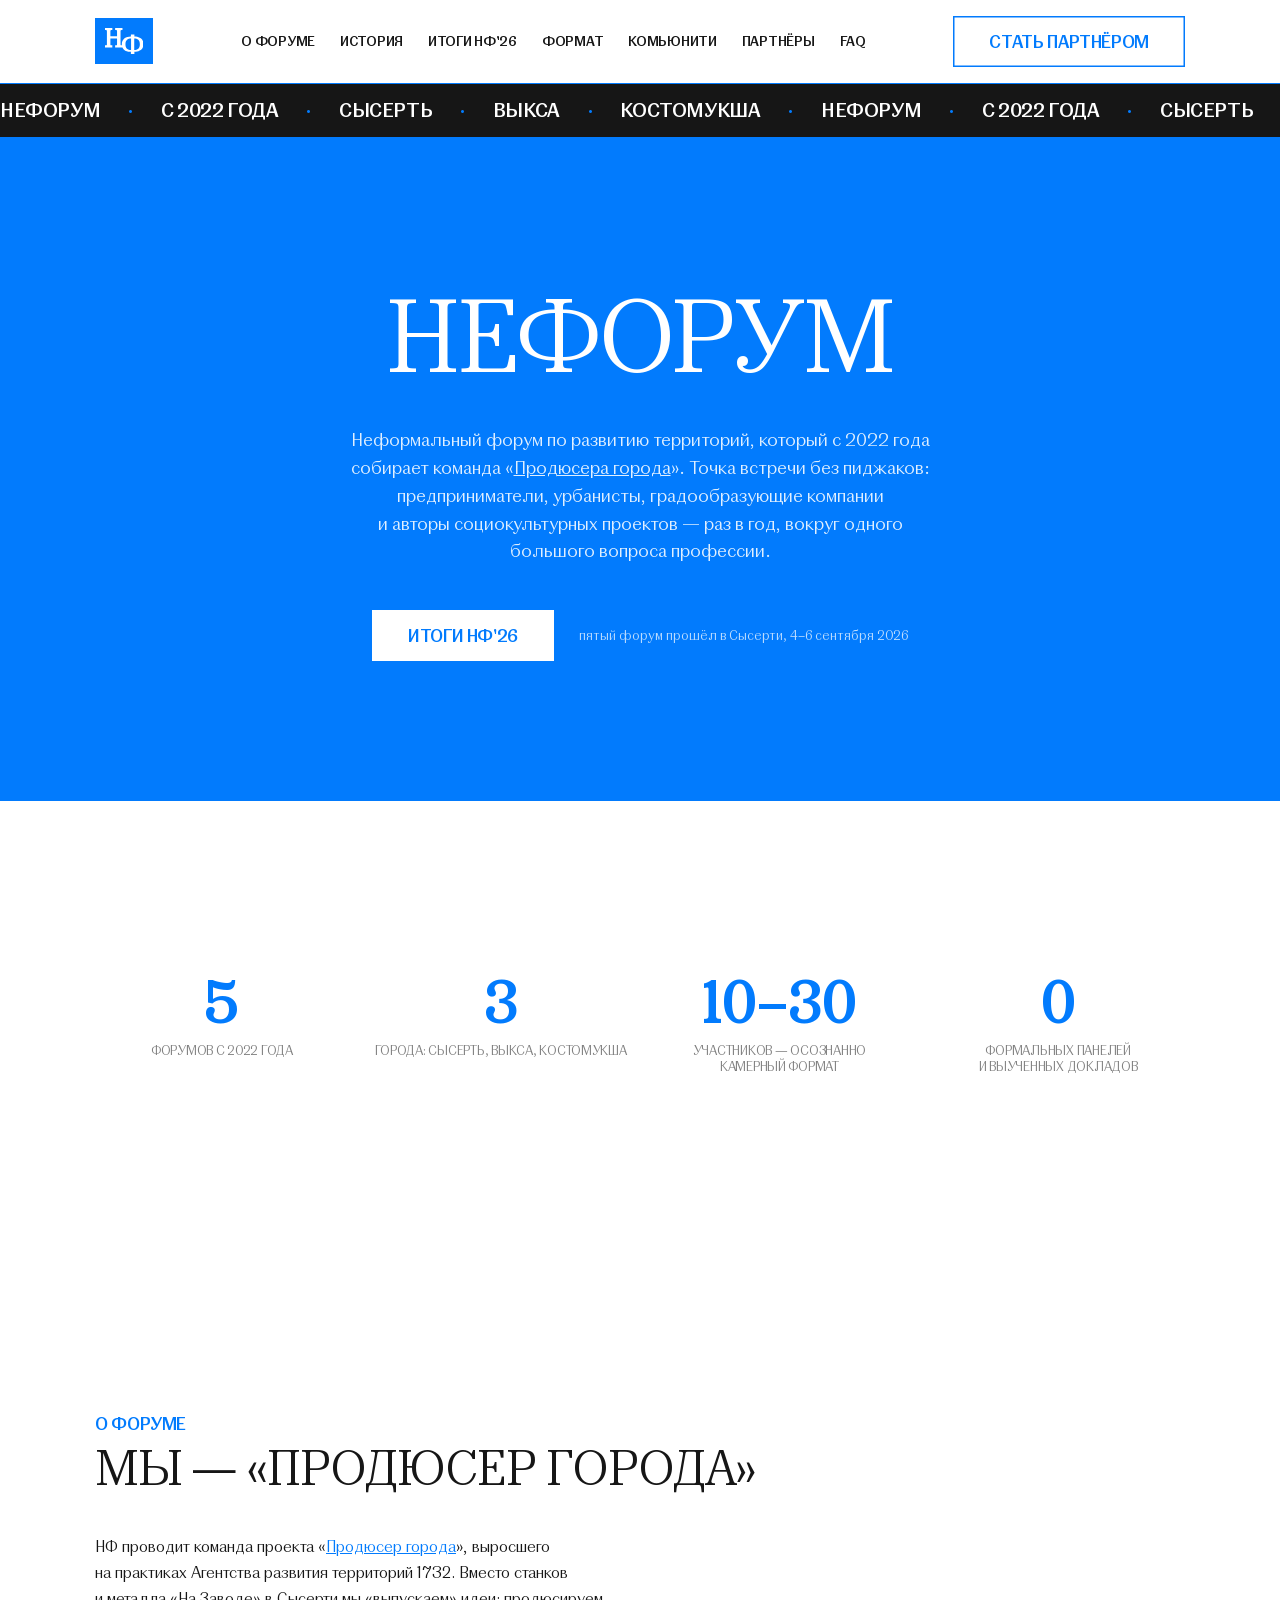
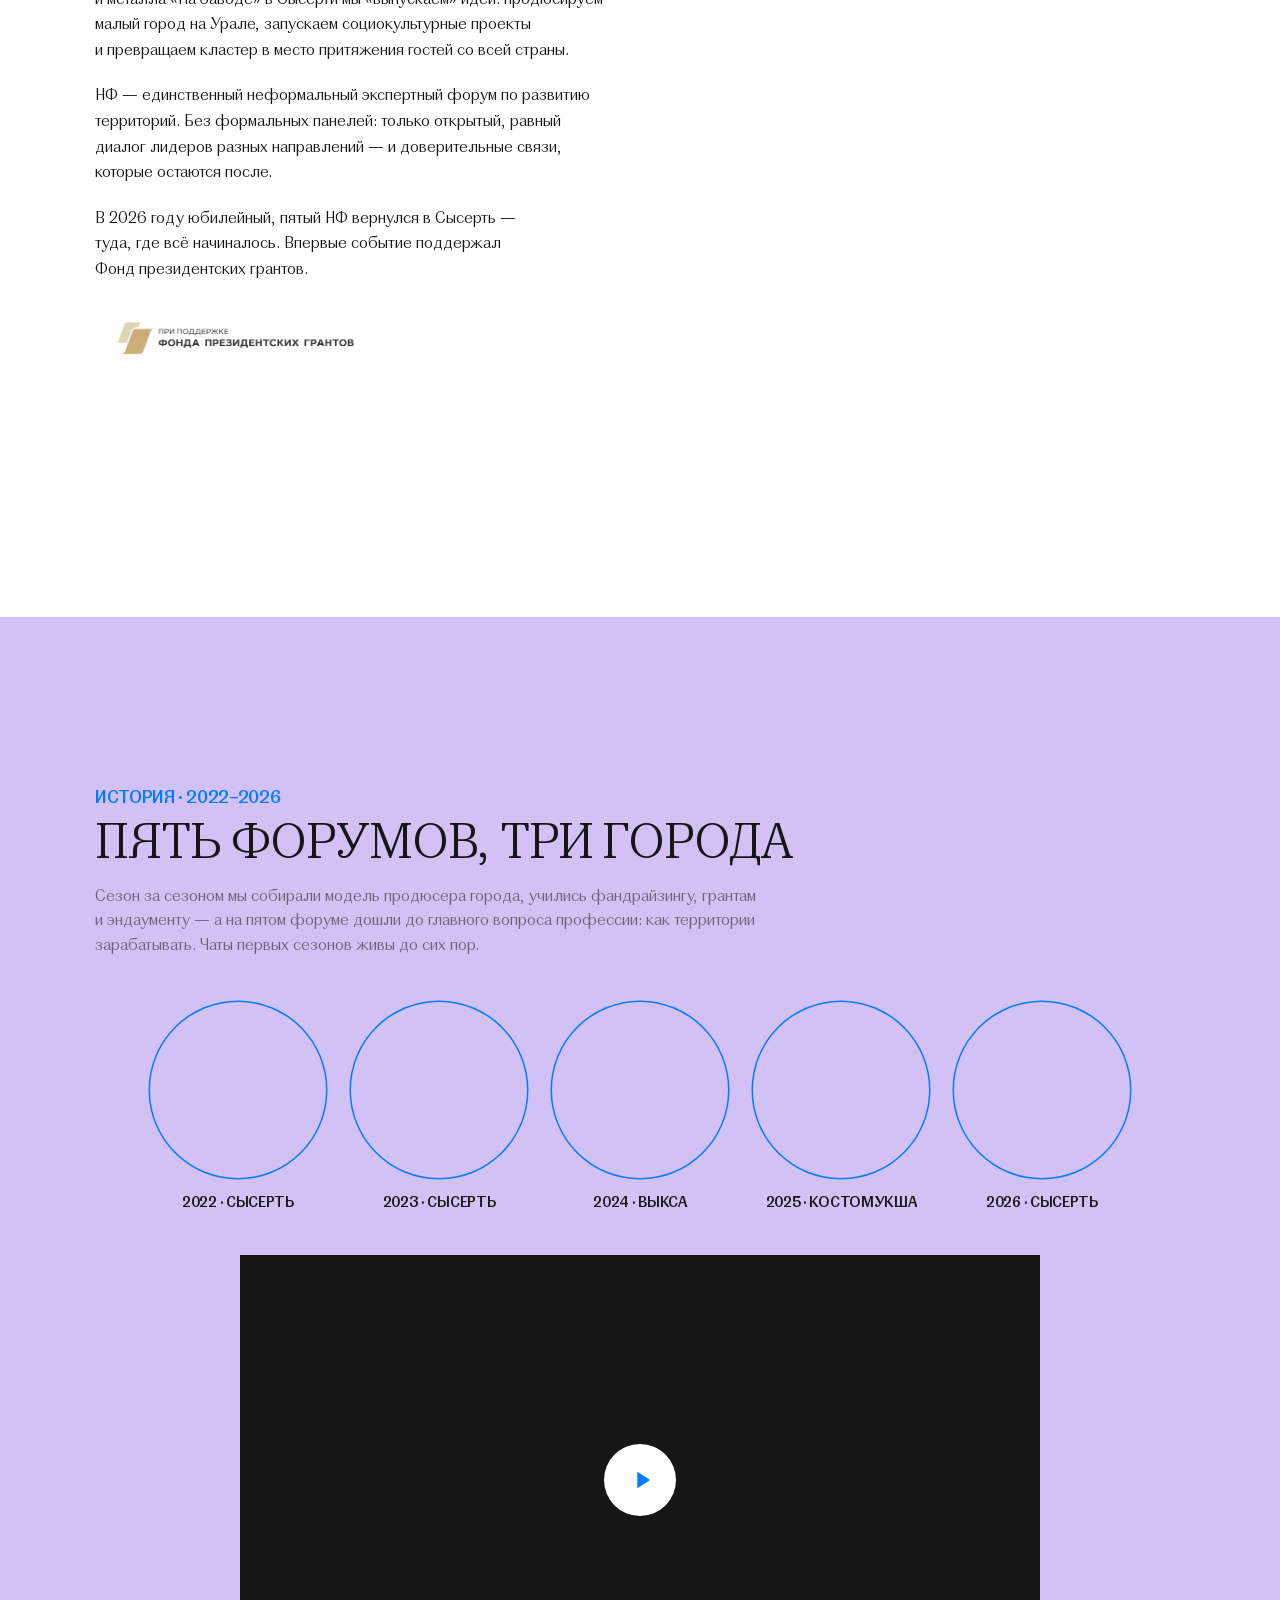
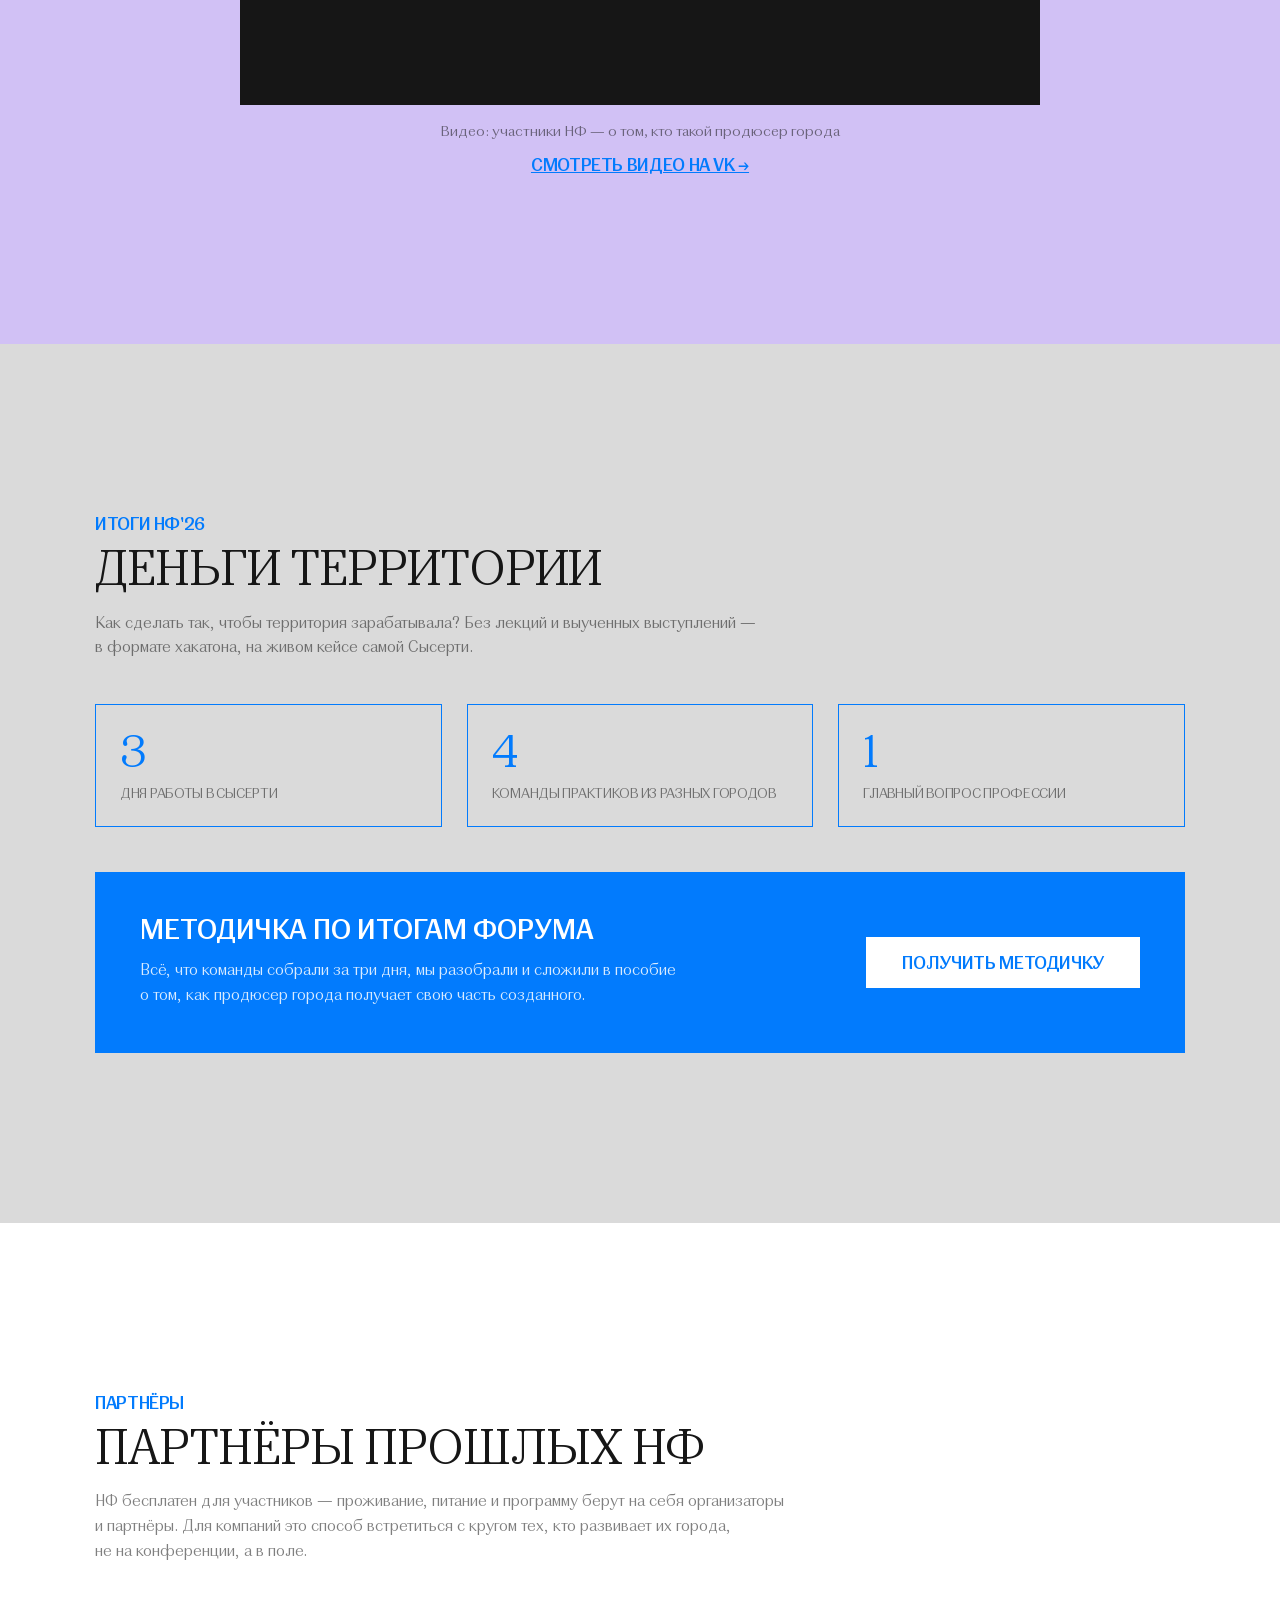
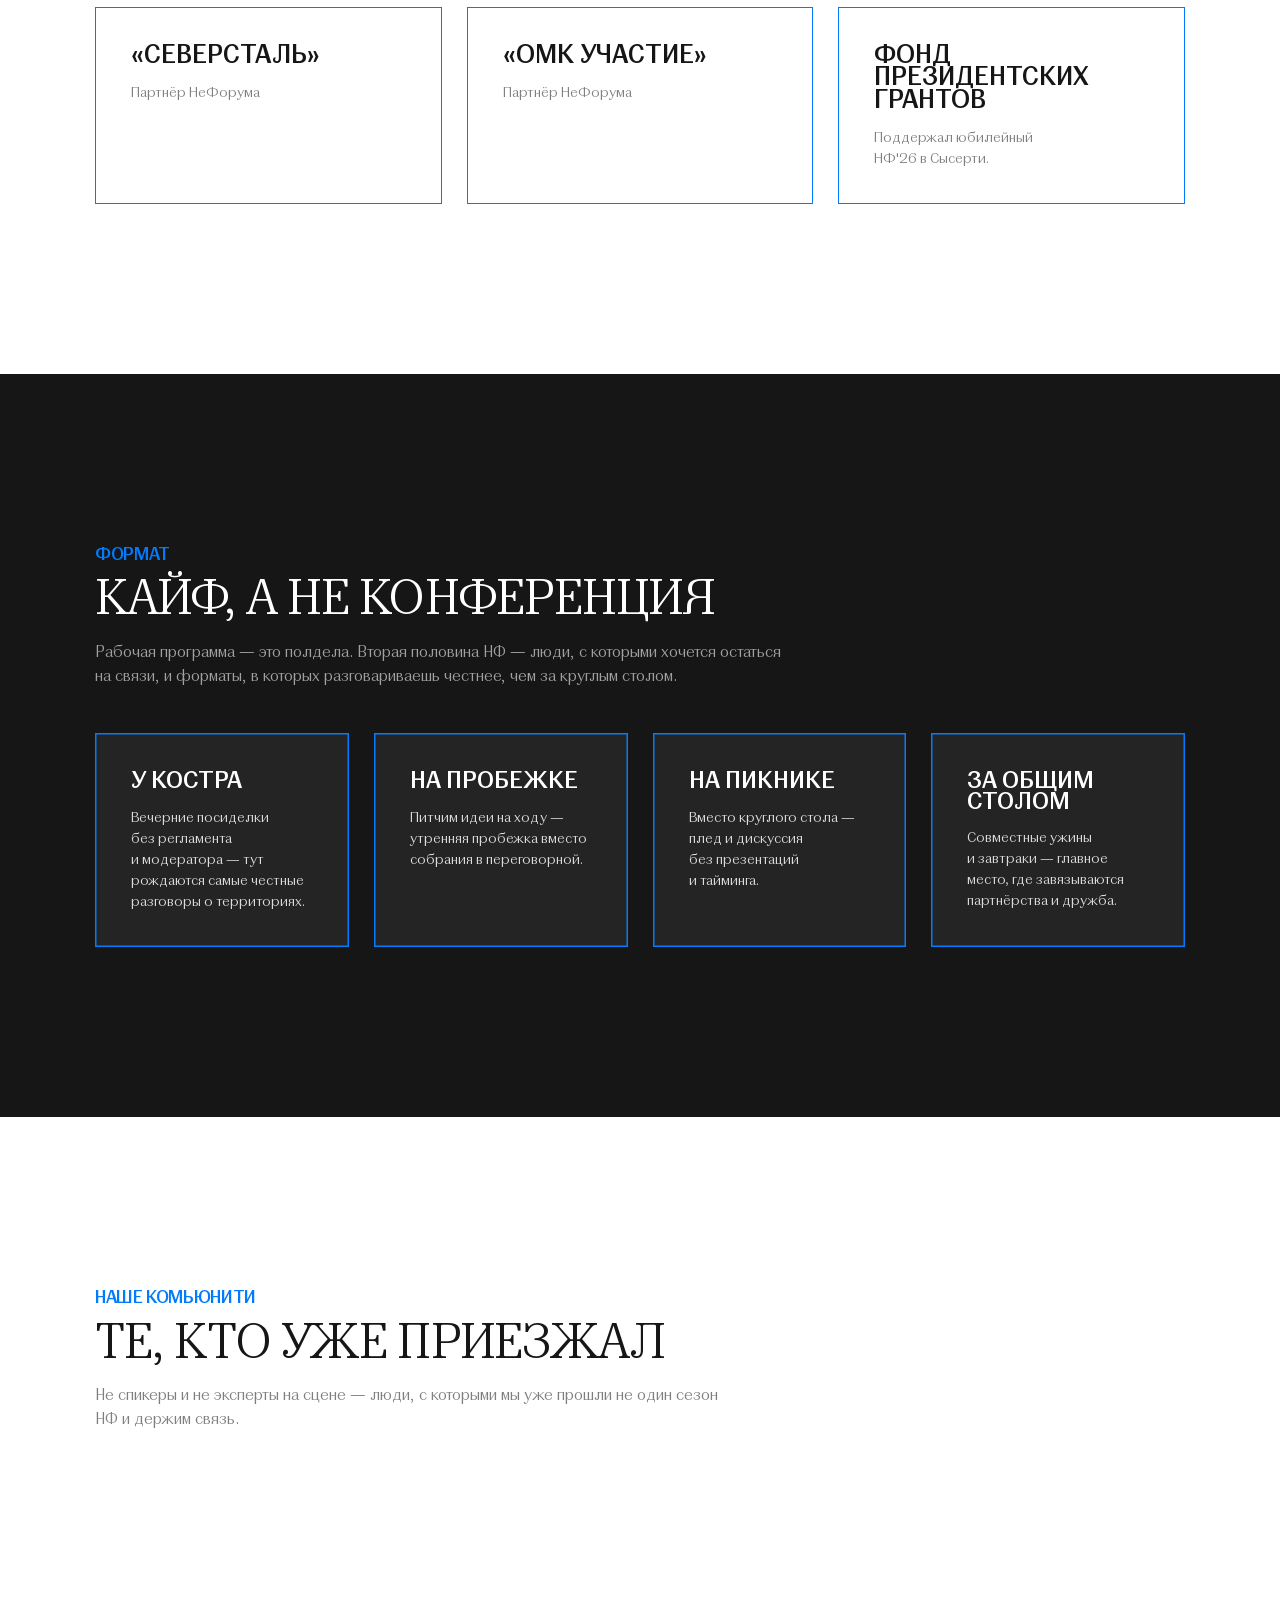
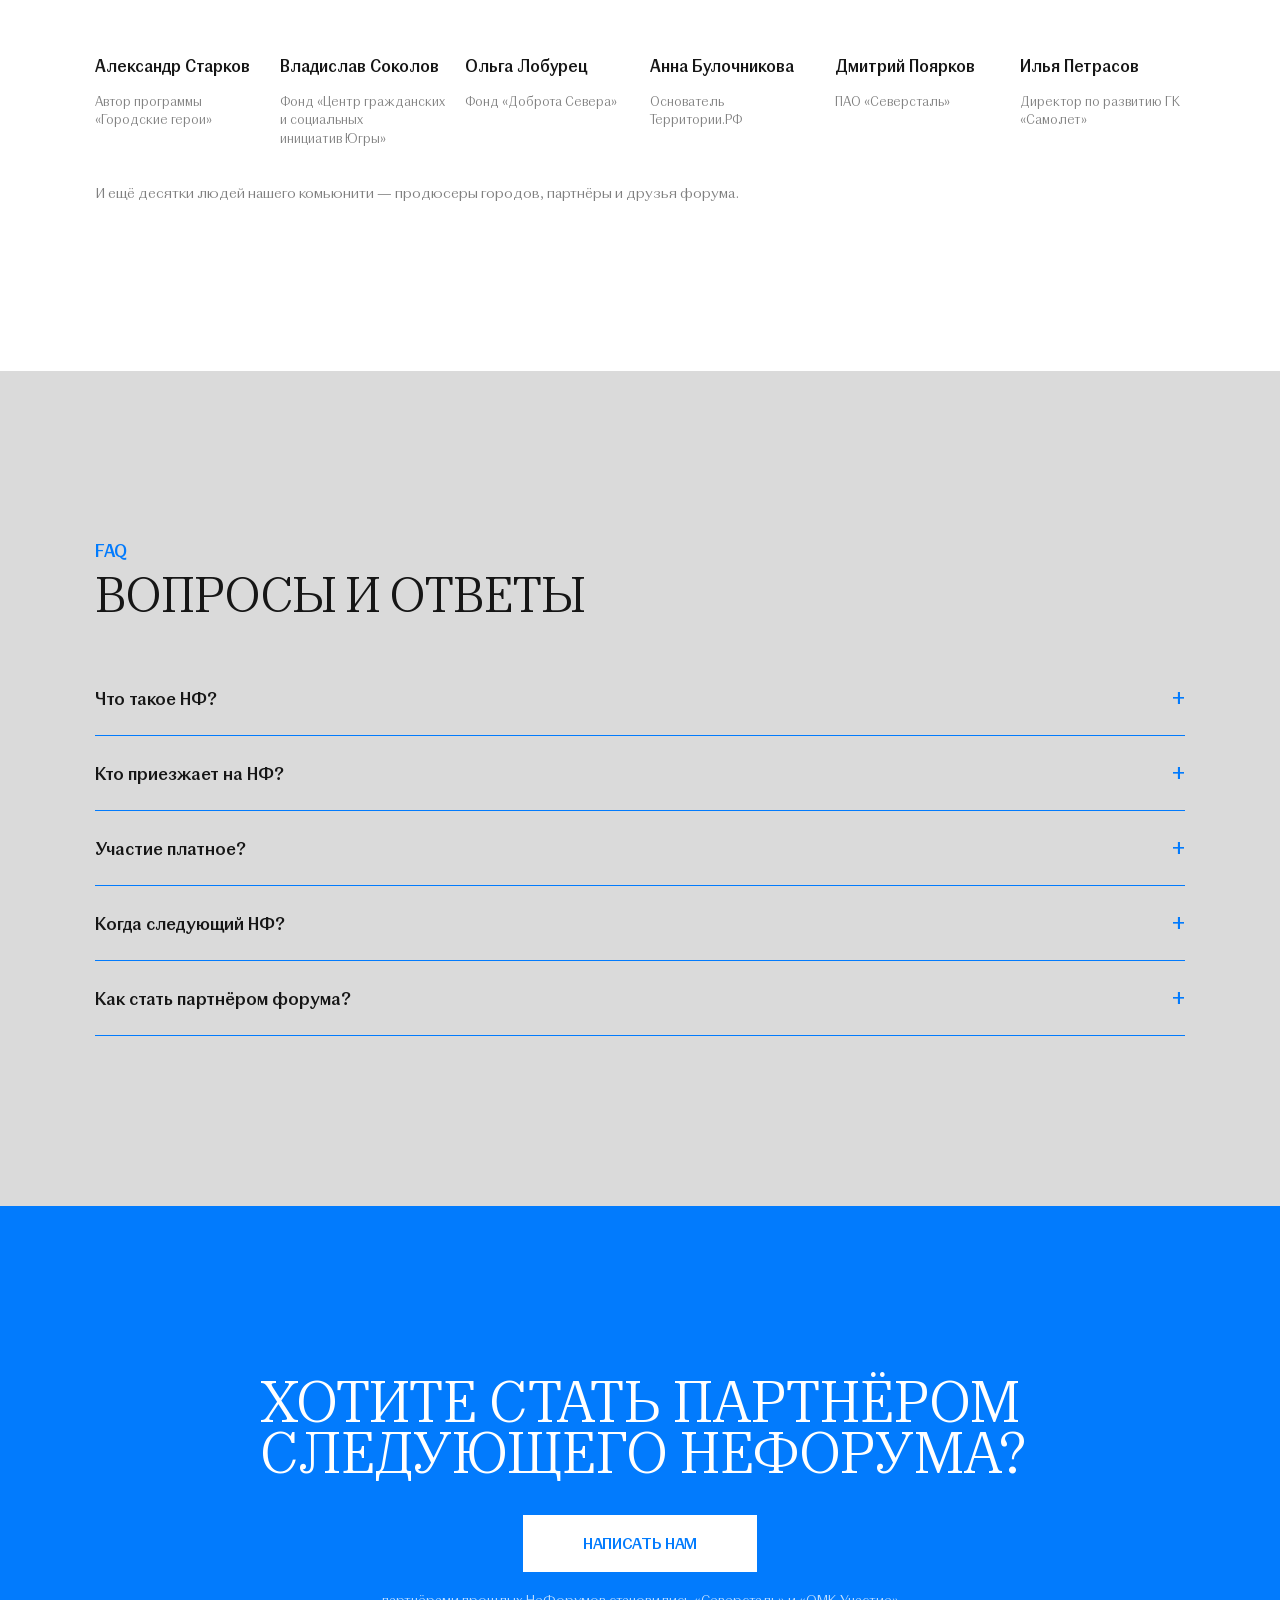
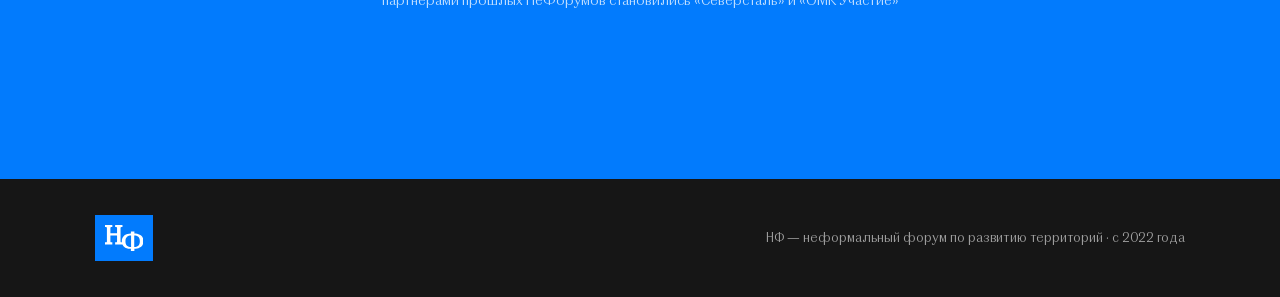
==== commit b4a053d4: "Сайт о форуме вместо опен-колла НФ'26: история, итоги, партнёрства, Метрика - Хиро и тексты: НФ как " ====
--- a/index.html
+++ b/index.html
@@ -2,9 +2,18 @@
 <html lang="ru">
 <head>
 <meta charset="UTF-8">
-<title>НФ'26 — Открытый набор</title>
+<title>НФ — неформальный форум по развитию территорий</title>
 <template id="__bundler_thumbnail"><svg xmlns="http://www.w3.org/2000/svg" viewBox="0 0 200 140"><rect width="200" height="140" fill="#027BFD"/><text x="30" y="80" font-family="sans-serif" font-size="42" font-weight="700" fill="#fff">НФ</text></svg></template>
 <meta name="viewport" content="width=device-width, initial-scale=1">
+<meta name="description" content="НФ — неформальный форум по развитию территорий. С 2022 года команда «Продюсера города» собирает практиков: без панелей и пиджаков, раз в год, вокруг одного большого вопроса профессии.">
+<link rel="canonical" href="https://neforum.producergoroda.ru/">
+<meta property="og:type" content="website">
+<meta property="og:title" content="НФ — неформальный форум по развитию территорий">
+<meta property="og:description" content="С 2022 года команда «Продюсера города» собирает практиков развития территорий: без панелей и пиджаков, раз в год, вокруг одного большого вопроса профессии.">
+<meta property="og:url" content="https://neforum.producergoroda.ru/">
+<meta property="og:image" content="https://neforum.producergoroda.ru/uploads/nf26-sysert-group.jpg">
+<meta name="twitter:card" content="summary_large_image">
+<link rel="icon" type="image/svg+xml" href="data:image/svg+xml,%3Csvg xmlns='http://www.w3.org/2000/svg' viewBox='0 0 64 64'%3E%3Crect width='64' height='64' fill='%23027BFD'/%3E%3Ctext x='32' y='42' text-anchor='middle' font-family='Georgia,serif' font-size='28' font-weight='700' fill='%23fff'%3EНФ%3C/text%3E%3C/svg%3E">
 <link rel="stylesheet" href="_ds/design-system-289ddfc0-503d-4105-86b9-fc8a6396123f/tokens/colors.css?v=2">
 <link rel="stylesheet" href="_ds/design-system-289ddfc0-503d-4105-86b9-fc8a6396123f/tokens/typography.css?v=2">
 <link rel="stylesheet" href="_ds/design-system-289ddfc0-503d-4105-86b9-fc8a6396123f/tokens/spacing.css?v=3">
@@ -19,6 +28,8 @@
 <style>
 *{box-sizing:border-box;margin:0;padding:0}
 body{background:var(--nf-white);color:var(--text-primary);font:var(--text-body);overflow-x:hidden}
+h1,h2,h3,.circle-cap,.stat-label,.results-stat .lbl{text-wrap:balance}
+p{text-wrap:pretty}
 a{color:var(--nf-blue)}
 a:hover{color:var(--nf-blue-dark)}
 .wrap{max-width:1180px;margin:0 auto;padding:0 var(--space-8)}
@@ -68,25 +79,26 @@
 .grant-badge{margin-top:var(--space-6);max-width:280px}
 .grant-badge img{display:block;width:100%;height:auto}
 
-/* theme */
-#theme{background:var(--nf-grey-300)}
-.theme-badges{display:flex;gap:var(--space-5);margin-bottom:var(--space-7);flex-wrap:wrap}
-.theme-list{display:grid;grid-template-columns:repeat(2,1fr);gap:var(--space-6);margin-top:var(--space-7)}
-.theme-item{background:var(--nf-white);padding:var(--space-7);border-radius:0}
-.theme-item .num{font:var(--text-display-md);font-family:var(--font-serif);font-weight:600;font-size:36px;color:var(--nf-blue);display:block;margin-bottom:var(--space-3)}
-.theme-item p{font-size:15px;line-height:1.5}
-.format-note{margin-top:var(--space-7);font-size:15px;color:var(--text-muted);max-width:640px;font-style:italic}
-
-/* logistics */
-#logistics{background:var(--nf-white)}
-.logi-grid{display:grid;grid-template-columns:repeat(3,1fr);gap:var(--space-6)}
-.logi-card{padding:var(--space-7);box-shadow:inset 0 0 0 var(--stroke-hairline) var(--nf-blue)}
-.logi-card .eyebrow{display:block;margin-bottom:var(--space-4)}
-.logi-card .big{font:var(--text-display-lg);font-size:34px;color:var(--nf-ink);text-transform:uppercase;line-height:1.1}
-.logi-card p{margin-top:var(--space-4);font-size:14px;color:var(--text-muted);line-height:1.5}
-.terms{margin-top:var(--space-8);display:grid;grid-template-columns:1fr 1fr;gap:var(--space-8);padding-top:var(--space-8);border-top:var(--stroke-hairline) solid var(--nf-blue)}
-.terms h3{font:var(--text-label-lg);text-transform:uppercase;color:var(--nf-blue);margin-bottom:var(--space-4)}
-.terms p{font-size:15px;line-height:1.6}
+/* results (итоги НФ'26) */
+#results{background:var(--nf-grey-300)}
+.results-stats{display:grid;grid-template-columns:repeat(3,1fr);gap:var(--space-6);margin-bottom:var(--space-8)}
+.results-stat{box-shadow:inset 0 0 0 var(--stroke-hairline) var(--nf-blue);padding:var(--space-6)}
+.results-stat .num{font:var(--text-display-lg);font-size:44px;color:var(--nf-blue);line-height:1}
+.results-stat .lbl{margin-top:var(--space-3);font-size:14px;text-transform:uppercase;letter-spacing:var(--tracking-loose);color:var(--text-muted)}
+.results-card{background:var(--nf-blue);color:var(--nf-white);padding:var(--space-8);display:grid;grid-template-columns:1fr auto;gap:var(--space-7);align-items:center}
+.results-card h3{font:var(--text-display-md);font-size:28px;color:var(--nf-white);text-transform:uppercase;margin-bottom:var(--space-4)}
+.results-card p{font-size:16px;line-height:1.6;color:rgba(255,255,255,0.85);max-width:560px}
+.results-card .btn{background:var(--nf-white);color:var(--nf-blue)}
+.results-card .btn:hover{background:var(--nf-grey-100)}
+@media (max-width:860px){.results-card{grid-template-columns:1fr}.results-stats{grid-template-columns:1fr;gap:var(--space-4)}}
+
+/* partners */
+#partners{background:var(--nf-white)}
+.partners-grid{display:grid;grid-template-columns:repeat(3,1fr);gap:var(--space-6)}
+.partner-card{box-shadow:inset 0 0 0 var(--stroke-hairline) var(--nf-blue);padding:var(--space-7)}
+.partner-card .p-name{font:var(--text-display-md);font-size:26px;color:var(--nf-ink);text-transform:uppercase}
+.partner-card p{margin-top:var(--space-4);font-size:14px;line-height:1.5;color:var(--text-muted)}
+@media (max-width:860px){.partners-grid{grid-template-columns:1fr}}
 
 /* program */
 #program{background:var(--nf-ink);color:var(--nf-white)}
@@ -100,11 +112,11 @@
 
 /* recap */
 #recap{background:var(--nf-purple-light)}
-.recap-circles{display:flex;gap:var(--space-7);justify-content:center;flex-wrap:wrap;margin-top:var(--space-8)}
+.recap-circles{display:flex;gap:var(--space-6);justify-content:center;flex-wrap:wrap;margin-top:var(--space-8)}
 .recap-circles>div{display:flex;flex-direction:column;align-items:center}
-.circle-wrap{position:relative;width:200px;height:200px;border-radius:50%;box-shadow:0 0 0 var(--stroke-hairline-thick) var(--nf-blue)}
+.circle-wrap{position:relative;width:176px;height:176px;border-radius:50%;box-shadow:0 0 0 var(--stroke-hairline-thick) var(--nf-blue)}
 .circle-wrap image-slot{border-radius:50%;display:block;width:100%;height:100%}
-.circle-cap{text-align:center;margin-top:var(--space-4);font:var(--text-label-lg);text-transform:uppercase;color:var(--nf-ink)}
+.circle-cap{text-align:center;margin-top:var(--space-4);font:var(--text-label-md);font-size:15px;text-transform:uppercase;letter-spacing:var(--tracking-loose);color:var(--nf-ink)}
 .recap-link{display:inline-block;margin-top:var(--space-4);font:var(--text-label-md);text-transform:uppercase;letter-spacing:var(--tracking-loose)}
 .recap-video{text-align:center;margin-top:var(--space-8)}
 .recap-video-frame{position:relative;width:100%;max-width:800px;margin:0 auto;aspect-ratio:16/9;overflow:hidden;background:var(--nf-ink)}
@@ -132,11 +144,11 @@
 .faq-a{max-height:0;overflow:hidden;transition:max-height .25s ease}
 .faq-a p{padding-bottom:var(--space-6);font-size:15px;line-height:1.6;color:var(--text-muted);max-width:640px}
 
-/* final cta */
-#final{background:var(--nf-blue);color:var(--nf-white);text-align:center}
-#final h2{font:var(--text-display-lg);font-size:56px;text-transform:uppercase;color:var(--nf-white);max-width:760px;margin:0 auto var(--space-7)}
-#final .btn{background:var(--nf-white);color:var(--nf-blue);font-size:16px;padding:var(--space-5) var(--space-9)}
-#final .fine{margin-top:var(--space-5);font-size:14px;color:rgba(255,255,255,0.75)}
+/* final cta — партнёрство */
+#partner{background:var(--nf-blue);color:var(--nf-white);text-align:center}
+#partner h2{font:var(--text-display-lg);font-size:56px;text-transform:uppercase;color:var(--nf-white);max-width:760px;margin:0 auto var(--space-7)}
+#partner .btn{background:var(--nf-white);color:var(--nf-blue);font-size:16px;padding:var(--space-5) var(--space-9)}
+#partner .fine{margin-top:var(--space-5);font-size:14px;color:rgba(255,255,255,0.75)}
 
 /* footer */
 footer{background:var(--nf-ink);color:rgba(255,255,255,0.6);padding:var(--space-7) 0}
@@ -154,15 +166,14 @@
 .nav-links{display:none}
 .hero-grid{padding:90px var(--space-6) 70px}
 .hero-body{font-size:16px}
-.about-grid,.logi-grid,.days,.terms,.theme-list{grid-template-columns:1fr}
+.about-grid,.days{grid-template-columns:1fr}
 .alumni-grid{grid-template-columns:repeat(2,minmax(0,1fr))}
 .section-head h2{font-size:32px}
 .section-head p{font-size:15px}
-.theme-item,.logi-card,.day-card{padding:var(--space-6)}
-.logi-card .big{font-size:26px}
+.day-card{padding:var(--space-6)}
 .circle-wrap{width:130px;height:130px}
 .recap-circles{gap:var(--space-6)}
-#final h2{font-size:32px}
+#partner h2{font-size:32px}
 }
 @media (max-width:480px){
 .alumni-grid{grid-template-columns:repeat(2,minmax(0,1fr));gap:var(--space-4)}
@@ -197,36 +208,36 @@
 <div class="nf-logo"><svg xmlns="http://www.w3.org/2000/svg" viewBox="0 0 269.080 181.812" fill="none" role="img" aria-label="НФ"><path d="M 51.285 14.299 C 40.037 14.299 37.749 15.443 37.749 22.878 L 37.749 58.529 L 84.268 58.529 L 84.268 22.878 C 84.268 15.443 82.17 14.299 70.922 14.299 L 70.922 0 L 122.207 0 L 122.207 14.299 C 110.959 14.299 108.671 15.443 108.671 22.878 L 108.671 112.864 C 108.671 119.311 110.39 121.026 118.179 121.369 C 117.867 118.716 117.704 115.924 117.704 112.987 C 117.704 74.285 147.064 60.177 181.19 59.033 L 181.19 46.069 L 205.594 46.069 L 205.594 59.033 C 239.72 59.987 269.08 73.332 269.08 112.987 C 269.08 151.689 239.72 165.796 205.594 166.94 L 205.594 181.812 L 181.19 181.812 L 181.19 166.94 C 154.673 166.2 131.035 157.977 121.812 135.742 L 70.922 135.742 L 70.922 121.443 C 82.17 121.443 84.268 120.3 84.268 112.864 L 84.268 73.591 L 37.749 73.591 L 37.749 112.864 C 37.749 120.3 40.037 121.443 51.285 121.443 L 51.285 135.742 L 0 135.742 L 0 121.443 C 11.248 121.443 13.346 120.3 13.346 112.864 L 13.346 22.878 C 13.346 15.443 11.248 14.299 0 14.299 L 0 0 L 51.285 0 L 51.285 14.299 Z M 182.334 72.569 C 159.456 73.332 143.061 83.627 143.061 112.987 C 143.061 142.537 159.456 152.832 182.334 153.404 L 182.334 72.569 Z M 204.449 153.404 C 227.518 152.642 243.723 142.538 243.724 112.987 C 243.724 83.437 227.518 73.141 204.449 72.569 L 204.449 153.404 Z" fill="currentColor" fill-rule="nonzero"></path></svg></div>
 <div class="nav-links">
 <a href="#about">О форуме</a>
-<a href="#theme">Тема</a>
-<a href="#logistics">Даты</a>
-<a href="#program">Программа</a>
-<a href="#recap">Прошлые НФ</a>
-<a href="#alumni">Участники</a>
+<a href="#recap">История</a>
+<a href="#results">Итоги НФ'26</a>
+<a href="#program">Формат</a>
+<a href="#alumni">Комьюнити</a>
+<a href="#partners">Партнёры</a>
 <a href="#faq">FAQ</a>
 </div>
-<a class="btn ghost" href="https://forms.yandex.ru/cloud/6a5f0a526d2d7328d5e0cea1" target="_blank" rel="noopener">Подать заявку</a>
+<a class="btn ghost" href="#partner">Стать партнёром</a>
 </div>
 </nav>
 
-<div class="marquee" aria-hidden="true"><div class="marquee-track"><div class="marquee-group"><span>Деньги территории</span><span class="dot">·</span><span>Сысерть</span><span class="dot">·</span><span>4–6 сентября 2026</span><span class="dot">·</span><span>Открытый набор НФ'26</span><span class="dot">·</span></div><div class="marquee-group"><span>Деньги территории</span><span class="dot">·</span><span>Сысерть</span><span class="dot">·</span><span>4–6 сентября 2026</span><span class="dot">·</span><span>Открытый набор НФ'26</span><span class="dot">·</span></div></div></div>
+<div class="marquee" aria-hidden="true"><div class="marquee-track"><div class="marquee-group"><span>НеФорум</span><span class="dot">·</span><span>с 2022 года</span><span class="dot">·</span><span>Сысерть</span><span class="dot">·</span><span>Выкса</span><span class="dot">·</span><span>Костомукша</span><span class="dot">·</span></div><div class="marquee-group"><span>НеФорум</span><span class="dot">·</span><span>с 2022 года</span><span class="dot">·</span><span>Сысерть</span><span class="dot">·</span><span>Выкса</span><span class="dot">·</span><span>Костомукша</span><span class="dot">·</span></div><div class="marquee-group"><span>НеФорум</span><span class="dot">·</span><span>с 2022 года</span><span class="dot">·</span><span>Сысерть</span><span class="dot">·</span><span>Выкса</span><span class="dot">·</span><span>Костомукша</span><span class="dot">·</span></div><div class="marquee-group"><span>НеФорум</span><span class="dot">·</span><span>с 2022 года</span><span class="dot">·</span><span>Сысерть</span><span class="dot">·</span><span>Выкса</span><span class="dot">·</span><span>Костомукша</span><span class="dot">·</span></div></div></div>
 
 <section class="hero" data-screen-label="hero">
 <div class="hero-grid">
-<h1><span>Деньги</span><span>территории</span></h1>
-<p class="hero-body">«НФ» — это известное в узких кругах мероприятие для всех, кто занимается развитием территорий. Точка встречи без пиджаков для предпринимателей, урбанистов, представителей градообразующих компаний, авторов социокультурных проектов и других единомышленников. На юбилейном неформальном форуме будем отвечать на вопрос, как сделать так, чтобы территория зарабатывала.</p>
+<h1><span>НеФорум</span></h1>
+<p class="hero-body">Неформальный форум по развитию территорий, который с 2022 года собирает команда «<a href="https://producergoroda.ru" target="_blank" rel="noopener" style="color:inherit">Продюсера города</a>». Точка встречи без пиджаков: предприниматели, урбанисты, градообразующие компании и авторы социокультурных проектов — раз в год, вокруг одного большого вопроса профессии.</p>
 <div class="hero-cta">
-<a class="btn" href="https://forms.yandex.ru/cloud/6a5f0a526d2d7328d5e0cea1" target="_blank" rel="noopener">Подать заявку</a>
-<span class="fine">приём заявок до 7 августа</span>
+<a class="btn" href="#results">Итоги НФ'26</a>
+<span class="fine">пятый форум прошёл в Сысерти, 4–6 сентября 2026</span>
 </div>
 </div>
 </section>
 
 <section id="stats" data-screen-label="stats">
 <div class="wrap stats-grid">
-<div data-reveal><div class="stat-num" data-count="150">0</div><div class="stat-label">заявок ждём к 7 августа</div></div>
-<div data-reveal><div class="stat-num">10–30</div><div class="stat-label">участников отберём</div></div>
-<div data-reveal><div class="stat-num" data-count="3">0</div><div class="stat-label">дня кайфа</div></div>
-<div data-reveal><div class="stat-num">5-й</div><div class="stat-label">юбилейный неФорум</div></div>
+<div data-reveal><div class="stat-num" data-count="5">0</div><div class="stat-label">форумов с 2022 года</div></div>
+<div data-reveal><div class="stat-num" data-count="3">0</div><div class="stat-label">города: Сысерть, Выкса, Костомукша</div></div>
+<div data-reveal><div class="stat-num">10–30</div><div class="stat-label">участников — осознанно камерный формат</div></div>
+<div data-reveal><div class="stat-num">0</div><div class="stat-label">формальных панелей и выученных докладов</div></div>
 </div>
 </section>
 
@@ -234,79 +245,17 @@
 <div class="wrap">
 <div class="section-head" data-reveal>
 <span class="eyebrow">О форуме</span>
-<h2>Мы — «Продюсер города»</h2>
+<h2>Мы — «Продюсер города»</h2>
 </div>
 <div class="about-grid">
 <div>
-<p>НФ проводит команда проекта «<a href="https://producergoroda.ru" target="_blank" rel="noopener">Продюсер города</a>» — во многом выросшего на практиках Агентства развития территорий 1732. Вместо станков и металла «на Заводе» в Сысерти мы «выпускаем» идеи: наполняем пространство креативом и превращаем его в место притяжения и вдохновения. Мы продюсируем малый город на Урале, запускаем социокультурные проекты и создаём среду, которая вдохновляет и привлекает гостей со всей страны.</p>
-<p>С 2022 года мы собираем НФ — единственный неформальный экспертный форум по развитию территорий. Здесь встречаются лидеры разных направлений, чтобы обменяться опытом, обсудить актуальные вызовы и выстроить доверительные связи. У нас нет формальных панелей — только открытый, равный диалог экспертов в максимально комфортной среде.</p>
-<p>В 2026 году — на юбилейный НФ — зовём в гости в Сысерть, туда, где всё начиналось. А еще событие впервые поддержал Фонд президентских грантов.</p>
+<p>НФ проводит команда проекта «<a href="https://producergoroda.ru" target="_blank" rel="noopener">Продюсер города</a>», выросшего на практиках Агентства развития территорий 1732. Вместо станков и металла «На Заводе» в Сысерти мы «выпускаем» идеи: продюсируем малый город на Урале, запускаем социокультурные проекты и превращаем кластер в место притяжения гостей со всей страны.</p>
+<p>НФ — единственный неформальный экспертный форум по развитию территорий. Без формальных панелей: только открытый, равный диалог лидеров разных направлений — и доверительные связи, которые остаются после.</p>
+<p>В 2026 году юбилейный, пятый НФ вернулся в Сысерть — туда, где всё начиналось. Впервые событие поддержал Фонд президентских грантов.</p>
 <div class="grant-badge"><img src="uploads/pgrants_logo_gp_horizontal.png" alt="При поддержке Фонда президентских грантов"></div>
 </div>
 <div class="about-photo parallax-el" data-parallax="0.08">
-<image-slot id="about-photo" shape="rect" placeholder="Фото с завода / команды" src="uploads/НФ Сысерть 4.jpg"></image-slot>
-</div>
-</div>
-</div>
-</section>
-
-<section id="theme" data-screen-label="theme">
-<div class="wrap">
-<div class="section-head" data-reveal>
-<span class="eyebrow">Тема и формат рабочей части</span>
-<h2>Деньги территории</h2>
-<p>В прошлые сезоны мы собирали модель продюсера города, учились строить фандрайзинг, работать с грантами и эндаументом. Сейчас — время разбрасывать камни: разбираемся, как продюсер территории может зарабатывать, выстраивая партнёрства с бизнесом, конвертируя пиар в инвестиции и находя новые модели устойчивой экономики территории.</p>
-</div>
-<div class="theme-list">
-<div class="theme-item" data-reveal><span class="num">01</span><p>Разберём реальный кейс — саму Сысерть, глазами продюсера. И будем обсуждать все инструменты не в теории и на бумаге, а на основе реального города.</p></div>
-<div class="theme-item" data-reveal><span class="num">02</span><p>Обсудим границу между продюсером территории и девелопером. А также две рельсы, на которых «едет» продюсер города.</p></div>
-<div class="theme-item" data-reveal><span class="num">03</span><p>Соберём инструменты и модели заработка, которые можно унести с собой. Никаких лекций и выученных выступлений — событие пройдет в формате хакатона.</p></div>
-<div class="theme-item" data-reveal><span class="num">04</span><p>Встретимся с теми, кто не только рассуждает, а делает — с бизнесом, инвесторами, экспертами.</p></div>
-</div>
-</div>
-</section>
-
-<section id="logistics" data-screen-label="logistics">
-<div class="wrap">
-<div class="section-head" data-reveal>
-<span class="eyebrow">Явки и пароли</span>
-<h2>Даты, локация, условия</h2>
-</div>
-<div class="logi-grid">
-<div class="logi-card" data-reveal><span class="eyebrow">даты</span><div class="big">4–6 сентября<br>2026</div><p>Пятница–воскресенье, три дня рабочей программы.</p></div>
-<div class="logi-card" data-reveal><span class="eyebrow">место</span><div class="big">Сысерть</div><p>Креативный кластер «На Заводе».</p></div>
-<div class="logi-card" data-reveal><span class="eyebrow">дедлайн заявки</span><div class="big">7 августа<br>2026</div><p>Отберём 10–30 участников.</p></div>
-</div>
-<div class="terms">
-<div><h3>Условия участия</h3><p>С нас — проживание, питание и программа. С вас — добраться до Сысерти и привезти с собой свой опыт и энергию. Для всех, кто прошёл отбор, участие бесплатное.</p></div>
-<div><h3>Отбор</h3><p>Формат разработки и реализации рабочей программы предполагает вовлечённость каждого участника. Поэтому мы проводим отбор — нам важно собрать по-настоящему увлечённых и заинтересованных людей, идущих к общей цели.</p></div>
-</div>
-</div>
-</section>
-
-<section id="program" data-screen-label="program">
-<div class="wrap">
-<div class="section-head" data-reveal>
-<span class="eyebrow">Неформальная часть</span>
-<h2>Кайф, а не конференция</h2>
-<p>Рабочая программа — это полдела. Вторая половина НФ — люди, с которыми хочется остаться на связи, и форматы, в которых разговариваешь честнее, чем за круглым столом.</p>
-</div>
-<div class="days">
-<div class="day-card" data-reveal>
-<h3>У костра</h3>
-<p>Вечерние посиделки без регламента и модератора — тут рождаются самые честные разговоры о территориях.</p>
-</div>
-<div class="day-card" data-reveal>
-<h3>На пробежке</h3>
-<p>Питчим идеи на ходу — утренняя пробежка по Сысерти вместо собрания в переговорной.</p>
-</div>
-<div class="day-card" data-reveal>
-<h3>На пикнике</h3>
-<p>Вместо круглого стола — плед и дискуссия без презентаций и тайминга.</p>
-</div>
-<div class="day-card" data-reveal>
-<h3>За общим столом</h3>
-<p>Совместные ужины и завтраки — главное место, где завязываются партнёрства и дружба.</p>
+<image-slot id="about-photo" shape="rect" placeholder="Фото с завода / команды" src="uploads/nf26-sysert-krug.jpg"></image-slot>
 </div>
 </div>
 </div>
@@ -315,17 +264,83 @@
 <section id="recap" data-screen-label="recap">
 <div class="wrap">
 <div class="section-head" data-reveal>
-<span class="eyebrow">НеФорум 2022–2026</span>
-<h2>Юбилейный, пятый неФорум</h2>
-<p>В 2026 году встречаемся уже в пятый раз. За эти годы через НФ прошёл круг агентов развития территорий со всей России — мы искали пути для сотрудничества и коллабораций, не теряли нити связи. Чаты первых сезонов до сих пор остаются живыми.</p>
+<span class="eyebrow">История · 2022–2026</span>
+<h2>Пять форумов, три города</h2>
+<p>Сезон за сезоном мы собирали модель продюсера города, учились фандрайзингу, грантам и эндаументу — а на пятом форуме дошли до главного вопроса профессии: как территории зарабатывать. Чаты первых сезонов живы до сих пор.</p>
 </div>
 <div class="recap-circles">
 <div data-reveal><div class="circle-wrap"><image-slot id="recap-2022" shape="circle" placeholder="Фото · 2022, Сысерть" src="uploads/НФ Костомукша 6.jpg"></image-slot></div><div class="circle-cap">2022 · Сысерть</div></div>
 <div data-reveal><div class="circle-wrap"><image-slot id="recap-2023" shape="circle" placeholder="Фото · 2023, Сысерть" src="uploads/НФ Костомукша 7.jpg"></image-slot></div><div class="circle-cap">2023 · Сысерть</div></div>
 <div data-reveal><div class="circle-wrap"><image-slot id="recap-2024" shape="circle" placeholder="Фото · 2024, Выкса" src="uploads/НФ Костомукша 8.jpg"></image-slot></div><div class="circle-cap">2024 · Выкса</div></div>
 <div data-reveal><div class="circle-wrap"><image-slot id="recap-2025" shape="circle" placeholder="Фото · 2025, Костомукша" src="uploads/НФ Костомукша 1.jpg"></image-slot></div><div class="circle-cap">2025 · Костомукша</div></div>
-</div>
-<div class="recap-video" data-reveal><div class="recap-video-frame" data-video-oid="-233032708" data-video-id="456239053"><button type="button" class="recap-video-play" aria-label="Включить видео"><svg viewBox="0 0 24 24" width="28" height="28" fill="currentColor"><path d="M8 5v14l11-7z"/></svg></button></div><p class="recap-video-cap">Видео: участники прошлого НФ — о том, кто такой продюсер города</p><a class="recap-link" href="https://vkvideo.ru/video-233032708_456239053" target="_blank" rel="noopener">Смотреть видео на VK →</a></div>
+<div data-reveal><div class="circle-wrap"><image-slot id="recap-2026" shape="circle" placeholder="Фото · 2026, Сысерть" src="uploads/nf26-sysert-group.jpg"></image-slot></div><div class="circle-cap">2026 · Сысерть</div></div>
+</div>
+<div class="recap-video" data-reveal><div class="recap-video-frame" data-video-oid="-233032708" data-video-id="456239053"><button type="button" class="recap-video-play" aria-label="Включить видео"><svg viewBox="0 0 24 24" width="28" height="28" fill="currentColor"><path d="M8 5v14l11-7z"/></svg></button></div><p class="recap-video-cap">Видео: участники НФ — о том, кто такой продюсер города</p><a class="recap-link" href="https://vkvideo.ru/video-233032708_456239053" target="_blank" rel="noopener">Смотреть видео на VK →</a></div>
+</div>
+</section>
+
+<section id="results" data-screen-label="results">
+<div class="wrap">
+<div class="section-head" data-reveal>
+<span class="eyebrow">Итоги НФ'26</span>
+<h2>Деньги территории</h2>
+<p>Как сделать так, чтобы территория зарабатывала? Без лекций и выученных выступлений — в формате хакатона, на живом кейсе самой Сысерти.</p>
+</div>
+<div class="results-stats" data-reveal>
+<div class="results-stat"><div class="num">3</div><div class="lbl">дня работы в Сысерти</div></div>
+<div class="results-stat"><div class="num">4</div><div class="lbl">команды практиков из разных городов</div></div>
+<div class="results-stat"><div class="num">1</div><div class="lbl">главный вопрос профессии</div></div>
+</div>
+<div class="results-card" data-reveal>
+<div>
+<h3>Методичка по итогам форума</h3>
+<p>Всё, что команды собрали за три дня, мы разобрали и сложили в пособие о том, как продюсер города получает свою часть созданного.</p>
+</div>
+<a class="btn" id="cta-methodichka" href="https://producergoroda.ru/materials.html" target="_blank" rel="noopener">Получить методичку</a>
+</div>
+</div>
+</section>
+
+<section id="partners" data-screen-label="partners">
+<div class="wrap">
+<div class="section-head" data-reveal>
+<span class="eyebrow">Партнёры</span>
+<h2>Партнёры прошлых НФ</h2>
+<p>НФ бесплатен для участников — проживание, питание и программу берут на себя организаторы и партнёры. Для компаний это способ встретиться с кругом тех, кто развивает их города, не на конференции, а в поле.</p>
+</div>
+<div class="partners-grid">
+<div class="partner-card" data-reveal><div class="p-name">«Северсталь»</div><p>Партнёр НеФорума</p></div>
+<div class="partner-card" data-reveal><div class="p-name">«ОМК Участие»</div><p>Партнёр НеФорума</p></div>
+<div class="partner-card" data-reveal><div class="p-name">Фонд президентских грантов</div><p>Поддержал юбилейный НФ'26 в Сысерти.</p></div>
+</div>
+</div>
+</section>
+
+<section id="program" data-screen-label="program">
+<div class="wrap">
+<div class="section-head" data-reveal>
+<span class="eyebrow">Формат</span>
+<h2>Кайф, а не конференция</h2>
+<p>Рабочая программа — это полдела. Вторая половина НФ — люди, с которыми хочется остаться на связи, и форматы, в которых разговариваешь честнее, чем за круглым столом.</p>
+</div>
+<div class="days">
+<div class="day-card" data-reveal>
+<h3>У костра</h3>
+<p>Вечерние посиделки без регламента и модератора — тут рождаются самые честные разговоры о территориях.</p>
+</div>
+<div class="day-card" data-reveal>
+<h3>На пробежке</h3>
+<p>Питчим идеи на ходу — утренняя пробежка вместо собрания в переговорной.</p>
+</div>
+<div class="day-card" data-reveal>
+<h3>На пикнике</h3>
+<p>Вместо круглого стола — плед и дискуссия без презентаций и тайминга.</p>
+</div>
+<div class="day-card" data-reveal>
+<h3>За общим столом</h3>
+<p>Совместные ужины и завтраки — главное место, где завязываются партнёрства и дружба.</p>
+</div>
+</div>
 </div>
 </section>
 
@@ -333,18 +348,18 @@
 <div class="wrap">
 <div class="section-head" data-reveal>
 <span class="eyebrow">Наше комьюнити</span>
-<h2>Те, кто уже приезжал</h2>
-<p>Не спикеры и не эксперты на сцене — люди, с которыми мы уже прошли не один сезон НФ и держим связь.</p>
+<h2>Те, кто уже приезжал</h2>
+<p>Не спикеры и не эксперты на сцене — люди, с которыми мы уже прошли не один сезон НФ и держим связь.</p>
 </div>
 <div class="alumni-grid">
 <div class="alumni-card" data-reveal><div class="alumni-photo"><image-slot id="alumni-1" shape="rect" placeholder="Фото" src="uploads/Александр Старков.jpg"></image-slot></div><div class="name">Александр Старков</div><div class="role">Автор программы «Городские герои»</div></div>
-<div class="alumni-card" data-reveal><div class="alumni-photo"><image-slot id="alumni-2" shape="rect" placeholder="Фото" src="uploads/Владислав Соколов.jpg"></image-slot></div><div class="name">Владислав Соколов</div><div class="role">Фонд «Центр гражданских и социальных инициатив Югры»</div></div>
+<div class="alumni-card" data-reveal><div class="alumni-photo"><image-slot id="alumni-2" shape="rect" placeholder="Фото" src="uploads/Владислав Соколов.jpg"></image-slot></div><div class="name">Владислав Соколов</div><div class="role">Фонд «Центр гражданских и социальных инициатив Югры»</div></div>
 <div class="alumni-card" data-reveal><div class="alumni-photo"><image-slot id="alumni-3" shape="rect" placeholder="Фото" src="uploads/Ольга Лобурец.JPG"></image-slot></div><div class="name">Ольга Лобурец</div><div class="role">Фонд «Доброта Севера»</div></div>
 <div class="alumni-card" data-reveal><div class="alumni-photo"><image-slot id="alumni-4" shape="rect" placeholder="Фото" src="uploads/Анна Булочникова.JPG"></image-slot></div><div class="name">Анна Булочникова</div><div class="role">Основатель Территории.РФ</div></div>
 <div class="alumni-card" data-reveal><div class="alumni-photo"><image-slot id="alumni-5" shape="rect" placeholder="Фото" src="uploads/Дмитрий Поярков.JPG"></image-slot></div><div class="name">Дмитрий Поярков</div><div class="role">ПАО «Северсталь»</div></div>
-<div class="alumni-card" data-reveal><div class="alumni-photo"><image-slot id="alumni-6" shape="rect" placeholder="Фото" src="uploads/Илья Петрасов.PNG"></image-slot></div><div class="name">Илья Петрасов</div><div class="role">Директор по развитию ГК «Самолет»</div></div>
-</div>
-<p class="alumni-more">И ещё десятки людей нашего комьюнити — продюсеры городов, партнёры и друзья форума.</p>
+<div class="alumni-card" data-reveal><div class="alumni-photo"><image-slot id="alumni-6" shape="rect" placeholder="Фото" src="uploads/Илья Петрасов.PNG"></image-slot></div><div class="name">Илья Петрасов</div><div class="role">Директор по развитию ГК «Самолет»</div></div>
+</div>
+<p class="alumni-more">И ещё десятки людей нашего комьюнити — продюсеры городов, партнёры и друзья форума.</p>
 </div>
 </section>
 
@@ -355,26 +370,26 @@
 <h2>Вопросы и ответы</h2>
 </div>
 <div class="faq-list">
-<div class="faq-item" data-reveal><button class="faq-q"><span>Кто может подать заявку?</span><span class="plus">+</span></button><div class="faq-a"><p>Любой, кто впрягается в развитие территорий и хочет территорию, которая зарабатывает, а не только тратит. Продюсеры городов, представители фондов, бизнеса, муниципалитетов — и все, кто не боится слова «неформальный» в названии. Главное — не равнодушие к теме — остальное обсудим на месте.</p></div></div>
-<div class="faq-item" data-reveal><button class="faq-q"><span>Участие платное?</span><span class="plus">+</span></button><div class="faq-a"><p>Нет, и это не подвох. Если вы прошли отбор — мы берём на себя проживание, питание и всю программу, включая костёр и хорошее настроение. Ваша задача — привезти себя и идеи.</p></div></div>
-<div class="faq-item" data-reveal><button class="faq-q"><span>Как добраться до Сысерти?</span><span class="plus">+</span></button><div class="faq-a"><p>По традиции — с нас организация всего на месте, а с вас — добраться до города. Можете дойти пешком, доехать на велике, арендовать вертолёт, скооперироваться с другими участниками и приехать на пати-басе с диско-шаром (будем завидовать, честно). Короче — добирайтесь как хотите, главное будьте в Сысерти 4–6 сентября — мы встретим, накормим, напоим.</p></div></div>
-<div class="faq-item" data-reveal><button class="faq-q"><span>Когда узнаем результат отбора?</span><span class="plus">+</span></button><div class="faq-a"><p>В течение недели после дедлайна 7 августа придёт письмо. Никакой магии — просто мы быстро читаем и не любим держать в неведении.</p></div></div>
-<div class="faq-item" data-reveal><button class="faq-q"><span>Сколько человек соберётся?</span><span class="plus">+</span></button><div class="faq-a"><p>10–30 — не больше. Мы не гонимся за цифрами и не зовём всех подряд — чем меньше народу, тем больше доверия и костра на всех хватит.</p></div></div></div>
-</div>
-</section>
-
-<section id="final" data-screen-label="final">
+<div class="faq-item" data-reveal><button class="faq-q"><span>Что такое НФ?</span><span class="plus">+</span></button><div class="faq-a"><p>Неформальный форум по развитию территорий. Раз в год мы собираем 10–30 практиков — продюсеров городов, представителей фондов, бизнеса и муниципалитетов — на три дня честного разговора об одном большом вопросе профессии. Без сцены, без панелей, без пиджаков.</p></div></div>
+<div class="faq-item" data-reveal><button class="faq-q"><span>Кто приезжает на НФ?</span><span class="plus">+</span></button><div class="faq-a"><p>Любой, кто впрягается в развитие территорий: продюсеры городов, представители фондов, бизнеса, муниципалитетов — и все, кто не боится слова «неформальный» в названии. На каждый форум мы проводим отбор — нам важно собрать по-настоящему увлечённых людей, идущих к общей цели.</p></div></div>
+<div class="faq-item" data-reveal><button class="faq-q"><span>Участие платное?</span><span class="plus">+</span></button><div class="faq-a"><p>Нет, и это не подвох. Для всех, кто проходит отбор, участие бесплатное: проживание, питание и программа — с нас, включая костёр и хорошее настроение. С участников — добраться до города форума и привезти свой опыт и энергию.</p></div></div>
+<div class="faq-item" data-reveal><button class="faq-q"><span>Когда следующий НФ?</span><span class="plus">+</span></button><div class="faq-a"><p>Открытый набор на следующий форум анонсируем здесь и в канале «<a href="https://t.me/producer_goroda" target="_blank" rel="noopener">Продюсер города</a>». Подпишитесь, чтобы не пропустить, — заявок всегда сильно больше, чем мест.</p></div></div>
+<div class="faq-item" data-reveal><button class="faq-q"><span>Как стать партнёром форума?</span><span class="plus">+</span></button><div class="faq-a"><p>Напишите нам на <a href="mailto:producergoroda@yandex.ru">producergoroda@yandex.ru</a> — расскажем о форматах. Партнёрами прошлых НеФорумов становились «Северсталь» и «ОМК Участие», а в 2026 году форум поддержал Фонд президентских грантов.</p></div></div></div>
+</div>
+</section>
+
+<section id="partner" data-screen-label="partner">
 <div class="wrap" data-reveal>
-<h2>Готовы кайфануть в Сысерти и обсудить, как территории заработать деньги?</h2>
-<a class="btn" href="https://forms.yandex.ru/cloud/6a5f0a526d2d7328d5e0cea1" target="_blank" rel="noopener">Подать заявку</a>
-<div class="fine">приём заявок до 7 августа 2026</div>
+<h2>Хотите стать партнёром следующего НеФорума?</h2>
+<a class="btn" id="cta-partner" href="mailto:producergoroda@yandex.ru?subject=Партнёрство с НеФорумом">Написать нам</a>
+<div class="fine">партнёрами прошлых НеФорумов становились «Северсталь» и «ОМК Участие»</div>
 </div>
 </section>
 
 <footer>
 <div class="wrap footer-inner">
 <div class="nf-logo"><svg xmlns="http://www.w3.org/2000/svg" viewBox="0 0 269.080 181.812" fill="none" role="img" aria-label="НФ"><path d="M 51.285 14.299 C 40.037 14.299 37.749 15.443 37.749 22.878 L 37.749 58.529 L 84.268 58.529 L 84.268 22.878 C 84.268 15.443 82.17 14.299 70.922 14.299 L 70.922 0 L 122.207 0 L 122.207 14.299 C 110.959 14.299 108.671 15.443 108.671 22.878 L 108.671 112.864 C 108.671 119.311 110.39 121.026 118.179 121.369 C 117.867 118.716 117.704 115.924 117.704 112.987 C 117.704 74.285 147.064 60.177 181.19 59.033 L 181.19 46.069 L 205.594 46.069 L 205.594 59.033 C 239.72 59.987 269.08 73.332 269.08 112.987 C 269.08 151.689 239.72 165.796 205.594 166.94 L 205.594 181.812 L 181.19 181.812 L 181.19 166.94 C 154.673 166.2 131.035 157.977 121.812 135.742 L 70.922 135.742 L 70.922 121.443 C 82.17 121.443 84.268 120.3 84.268 112.864 L 84.268 73.591 L 37.749 73.591 L 37.749 112.864 C 37.749 120.3 40.037 121.443 51.285 121.443 L 51.285 135.742 L 0 135.742 L 0 121.443 C 11.248 121.443 13.346 120.3 13.346 112.864 L 13.346 22.878 C 13.346 15.443 11.248 14.299 0 14.299 L 0 0 L 51.285 0 L 51.285 14.299 Z M 182.334 72.569 C 159.456 73.332 143.061 83.627 143.061 112.987 C 143.061 142.537 159.456 152.832 182.334 153.404 L 182.334 72.569 Z M 204.449 153.404 C 227.518 152.642 243.723 142.538 243.724 112.987 C 243.724 83.437 227.518 73.141 204.449 72.569 L 204.449 153.404 Z" fill="currentColor" fill-rule="nonzero"></path></svg></div>
-<p>НФ — неформальный форум по развитию территорий · 2026</p>
+<p>НФ — неформальный форум по развитию территорий · с 2022 года</p>
 </div>
 </footer>
 
@@ -429,7 +444,7 @@
 var id=frame.getAttribute('data-video-id');
 var iframe=document.createElement('iframe');
 iframe.src='https://vk.com/video_ext.php?oid='+oid+'&id='+id+'&autoplay=1';
-iframe.title='Видео: участники прошлого НФ о проекте';
+iframe.title='Видео с НеФорума';
 iframe.frameBorder='0';
 iframe.allow='autoplay; encrypted-media; fullscreen; picture-in-picture';
 iframe.allowFullscreen=true;
@@ -448,5 +463,21 @@
 });
 });
 </script>
+
+<!-- Яндекс.Метрика (счётчик «Продюсера города», цели nf_*) -->
+<script>
+(function(m,e,t,r,i,k,a){m[i]=m[i]||function(){(m[i].a=m[i].a||[]).push(arguments)};
+m[i].l=1*new Date();k=e.createElement(t),a=e.getElementsByTagName(t)[0],
+k.async=1;k.src=r;a.parentNode.insertBefore(k,a)})
+(window,document,"script","https://mc.yandex.ru/metrika/tag.js","ym");
+ym(109924698,"init",{clickmap:true,trackLinks:true,accurateTrackBounce:true});
+document.addEventListener('click',function(ev){
+var a=ev.target.closest&&ev.target.closest('a');
+if(!a)return;
+if(a.id==='cta-methodichka'){ym(109924698,'reachGoal','nf_methodichka');}
+if(a.id==='cta-partner'||(a.href&&a.href.indexOf('mailto:producergoroda')===0)){ym(109924698,'reachGoal','nf_partner');}
+});
+</script>
+<noscript><div><img src="https://mc.yandex.ru/watch/109924698" style="position:absolute;left:-9999px;" alt=""></div></noscript>
 </body>
 </html>
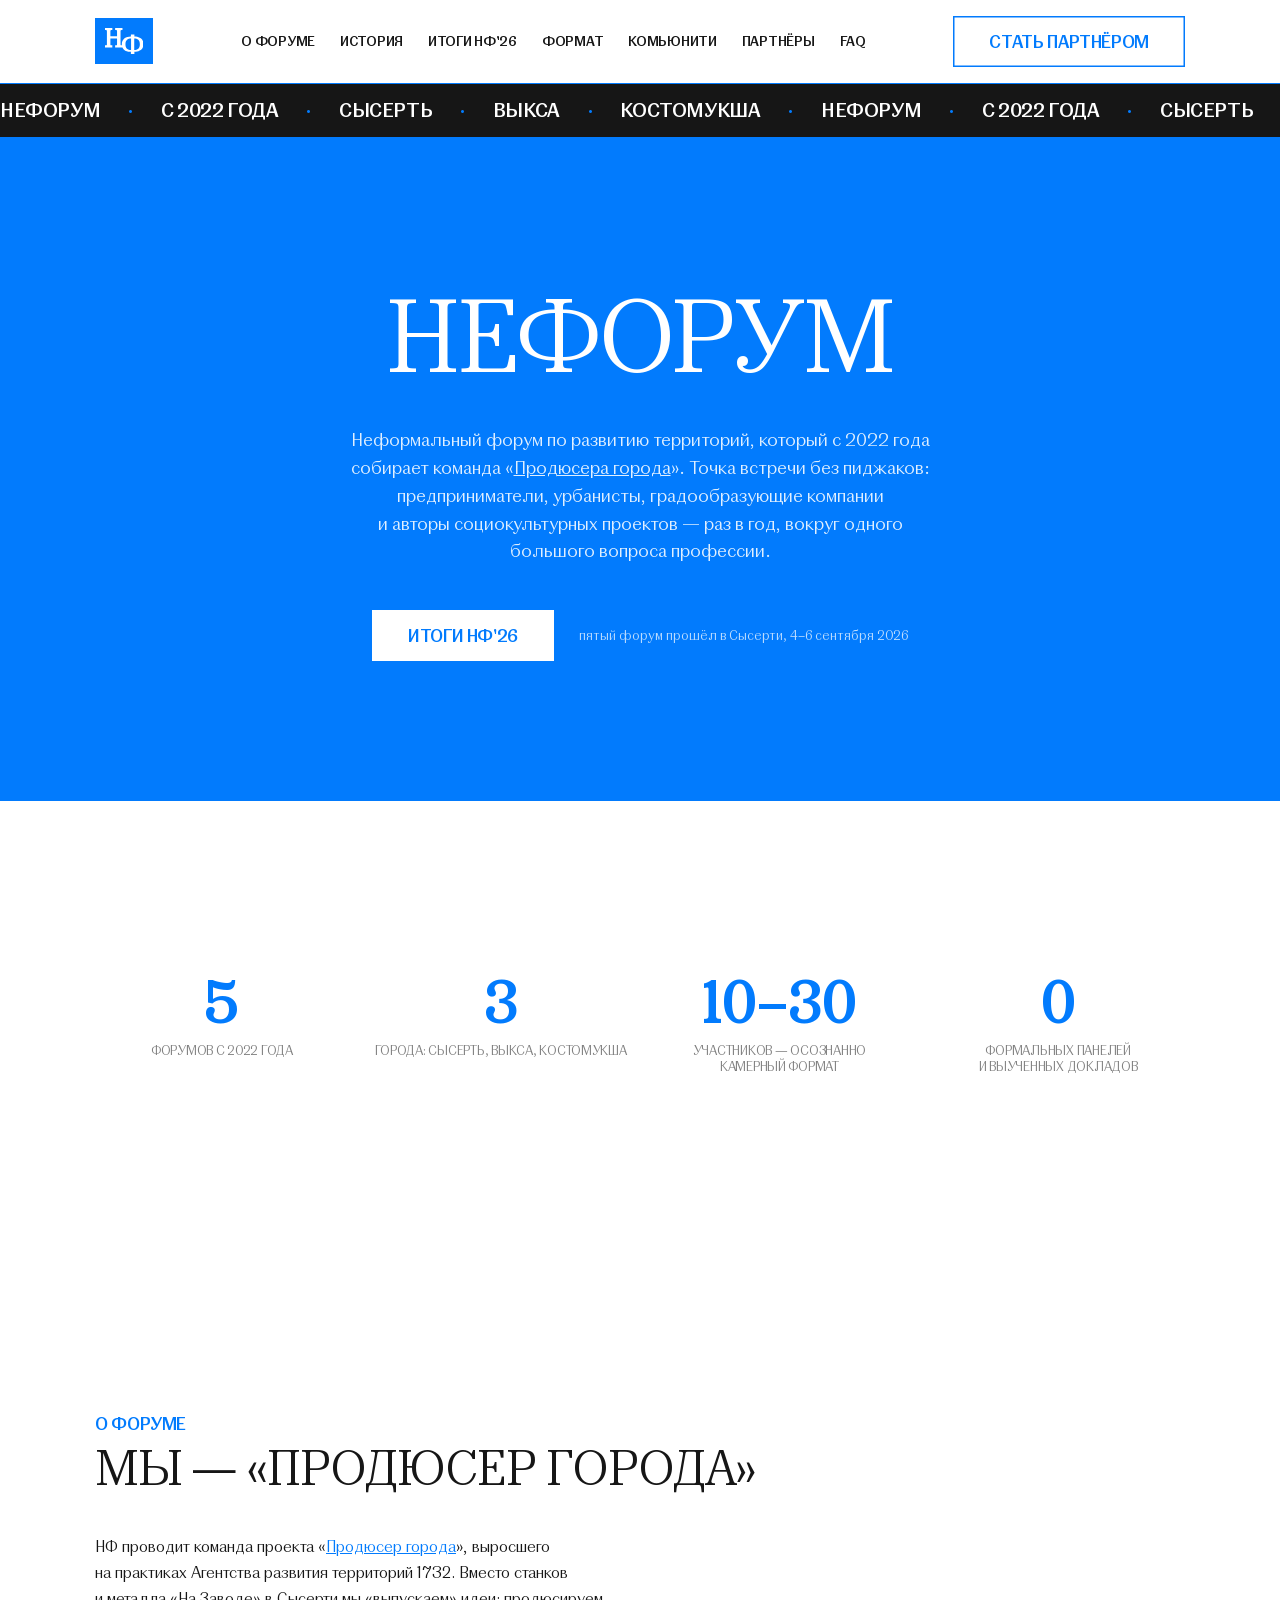
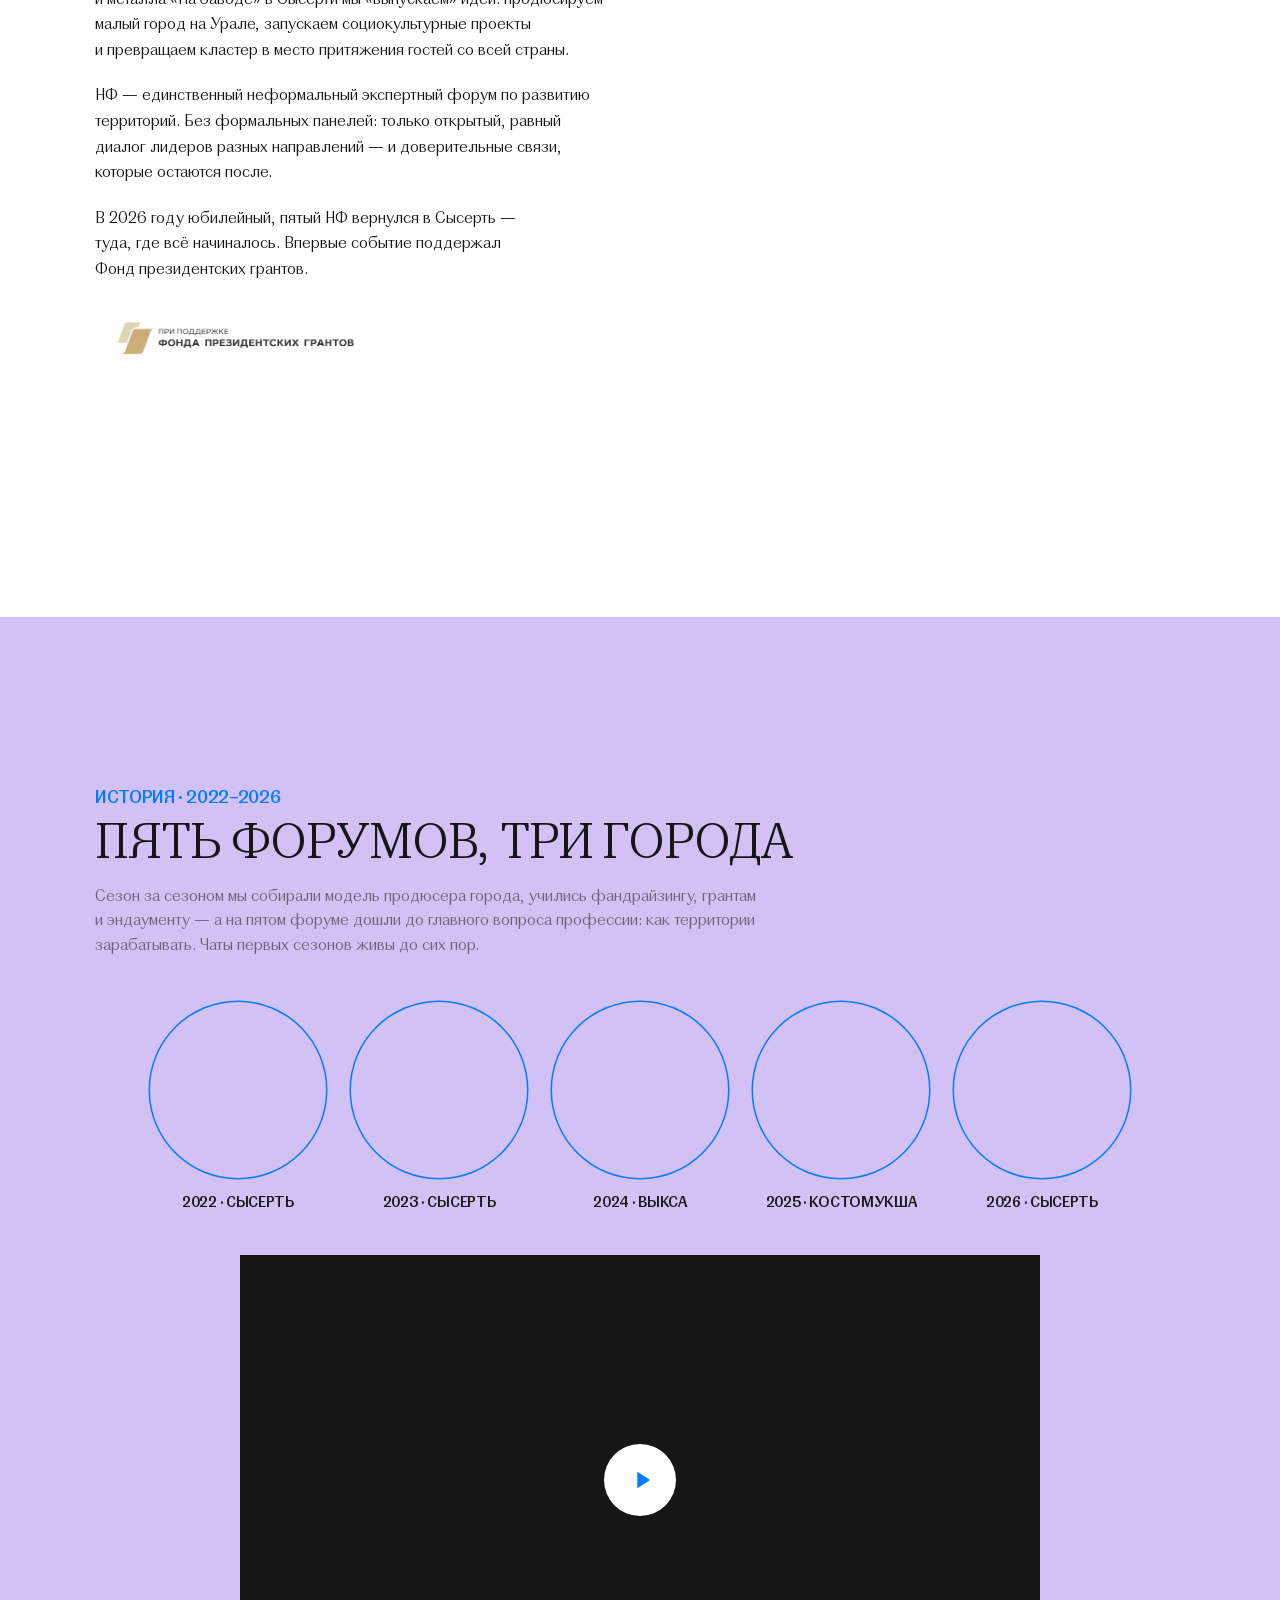
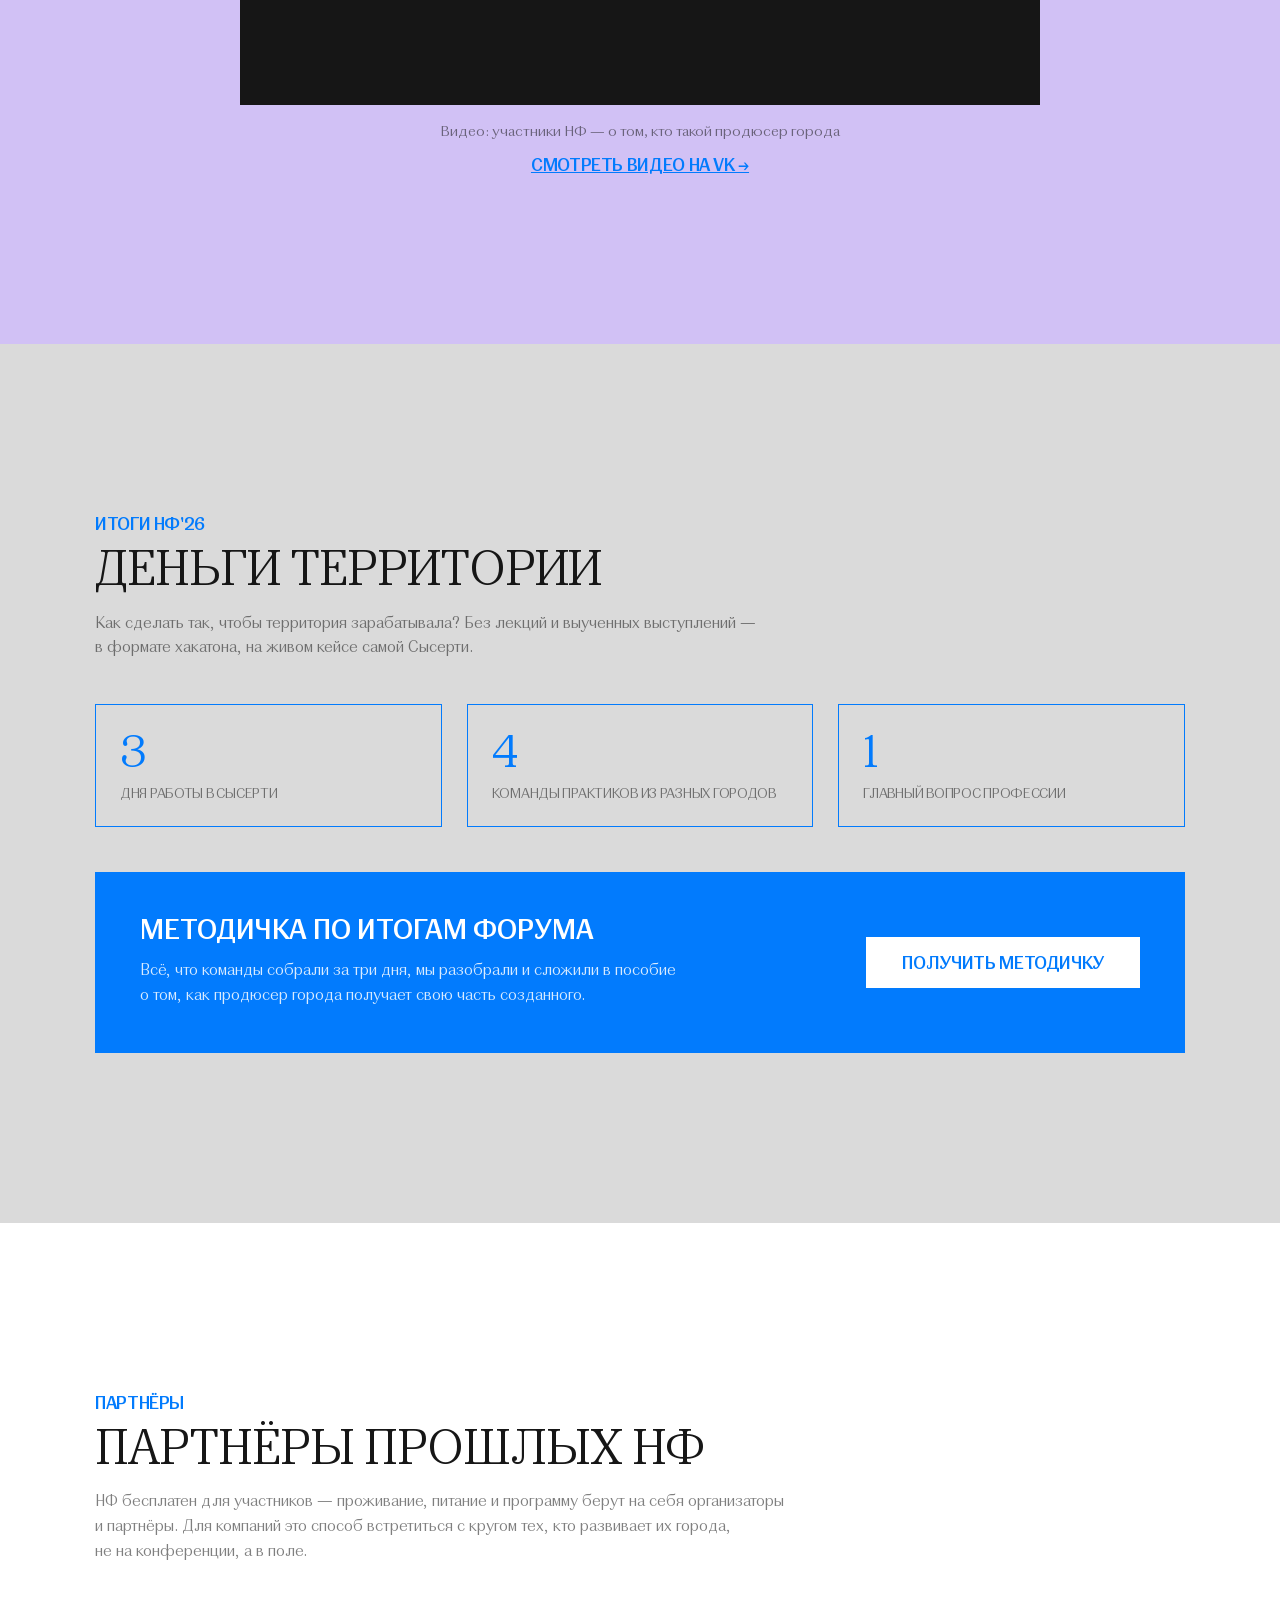
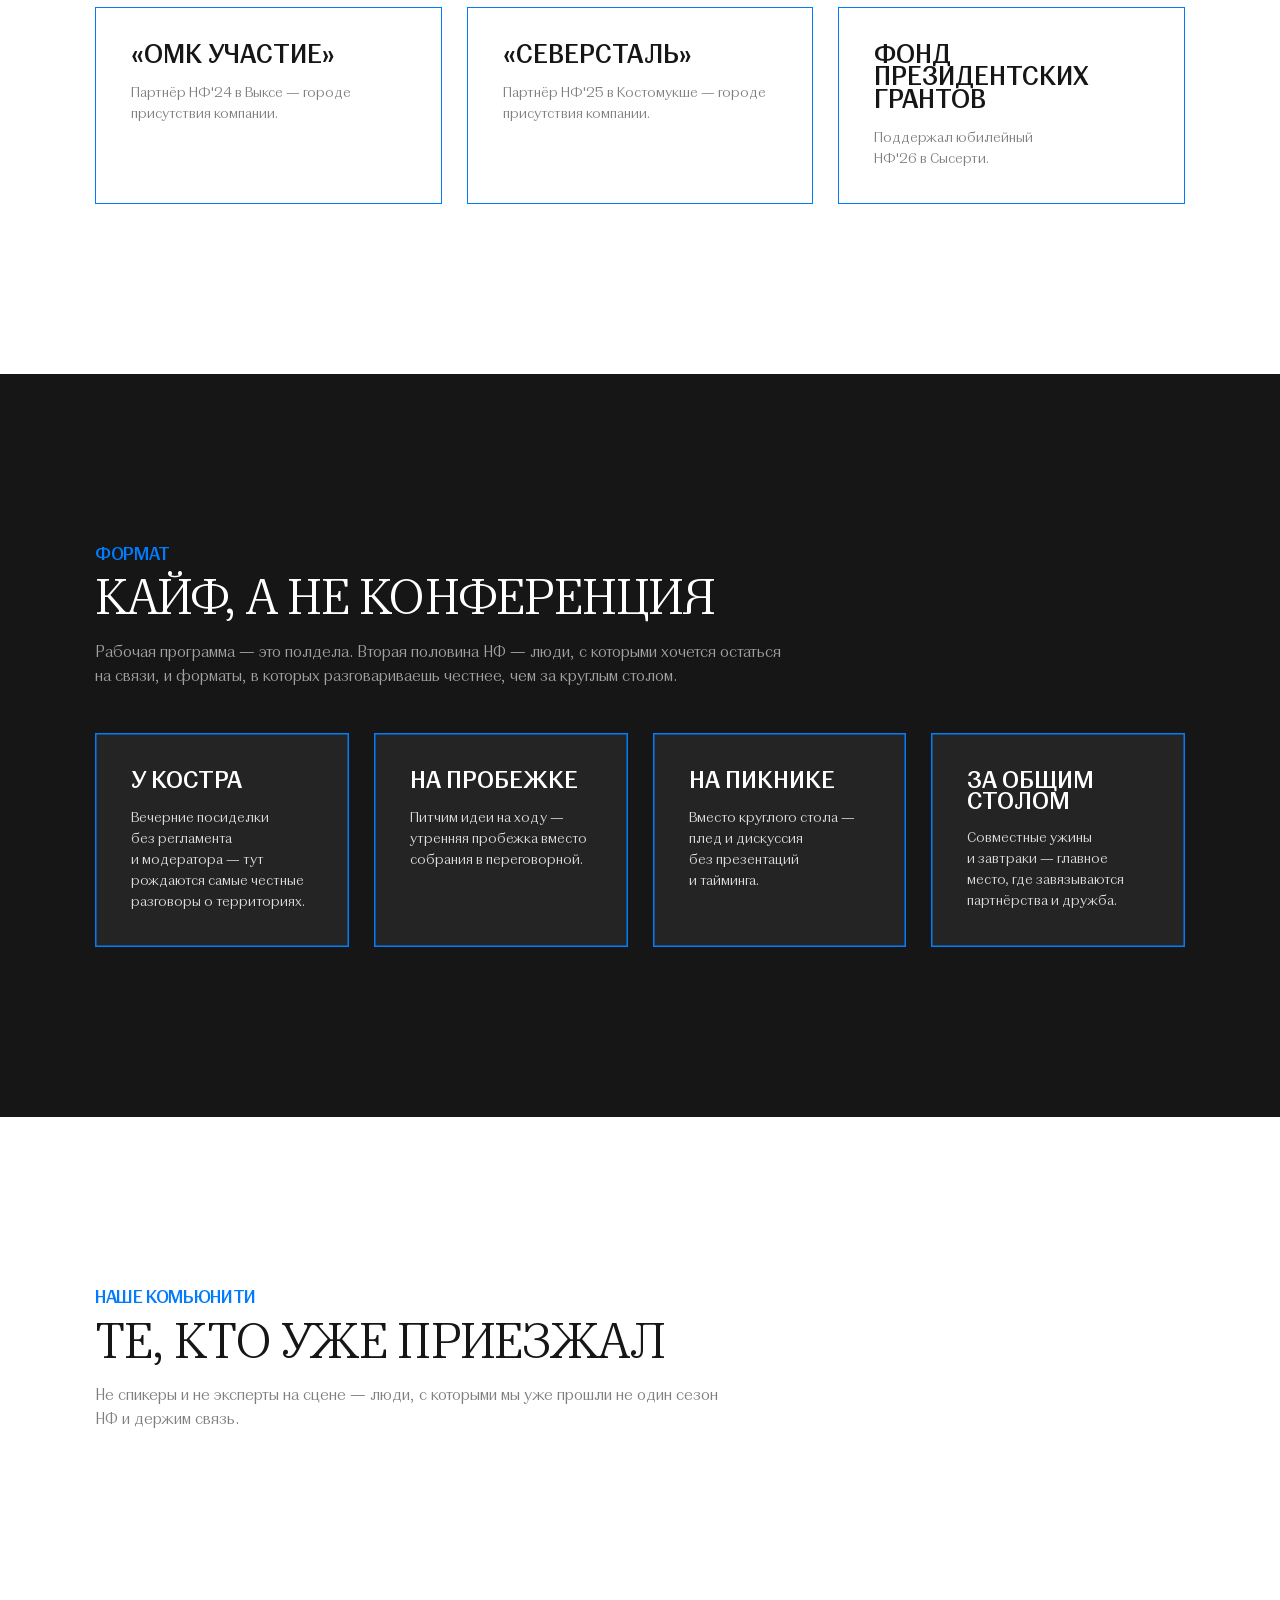
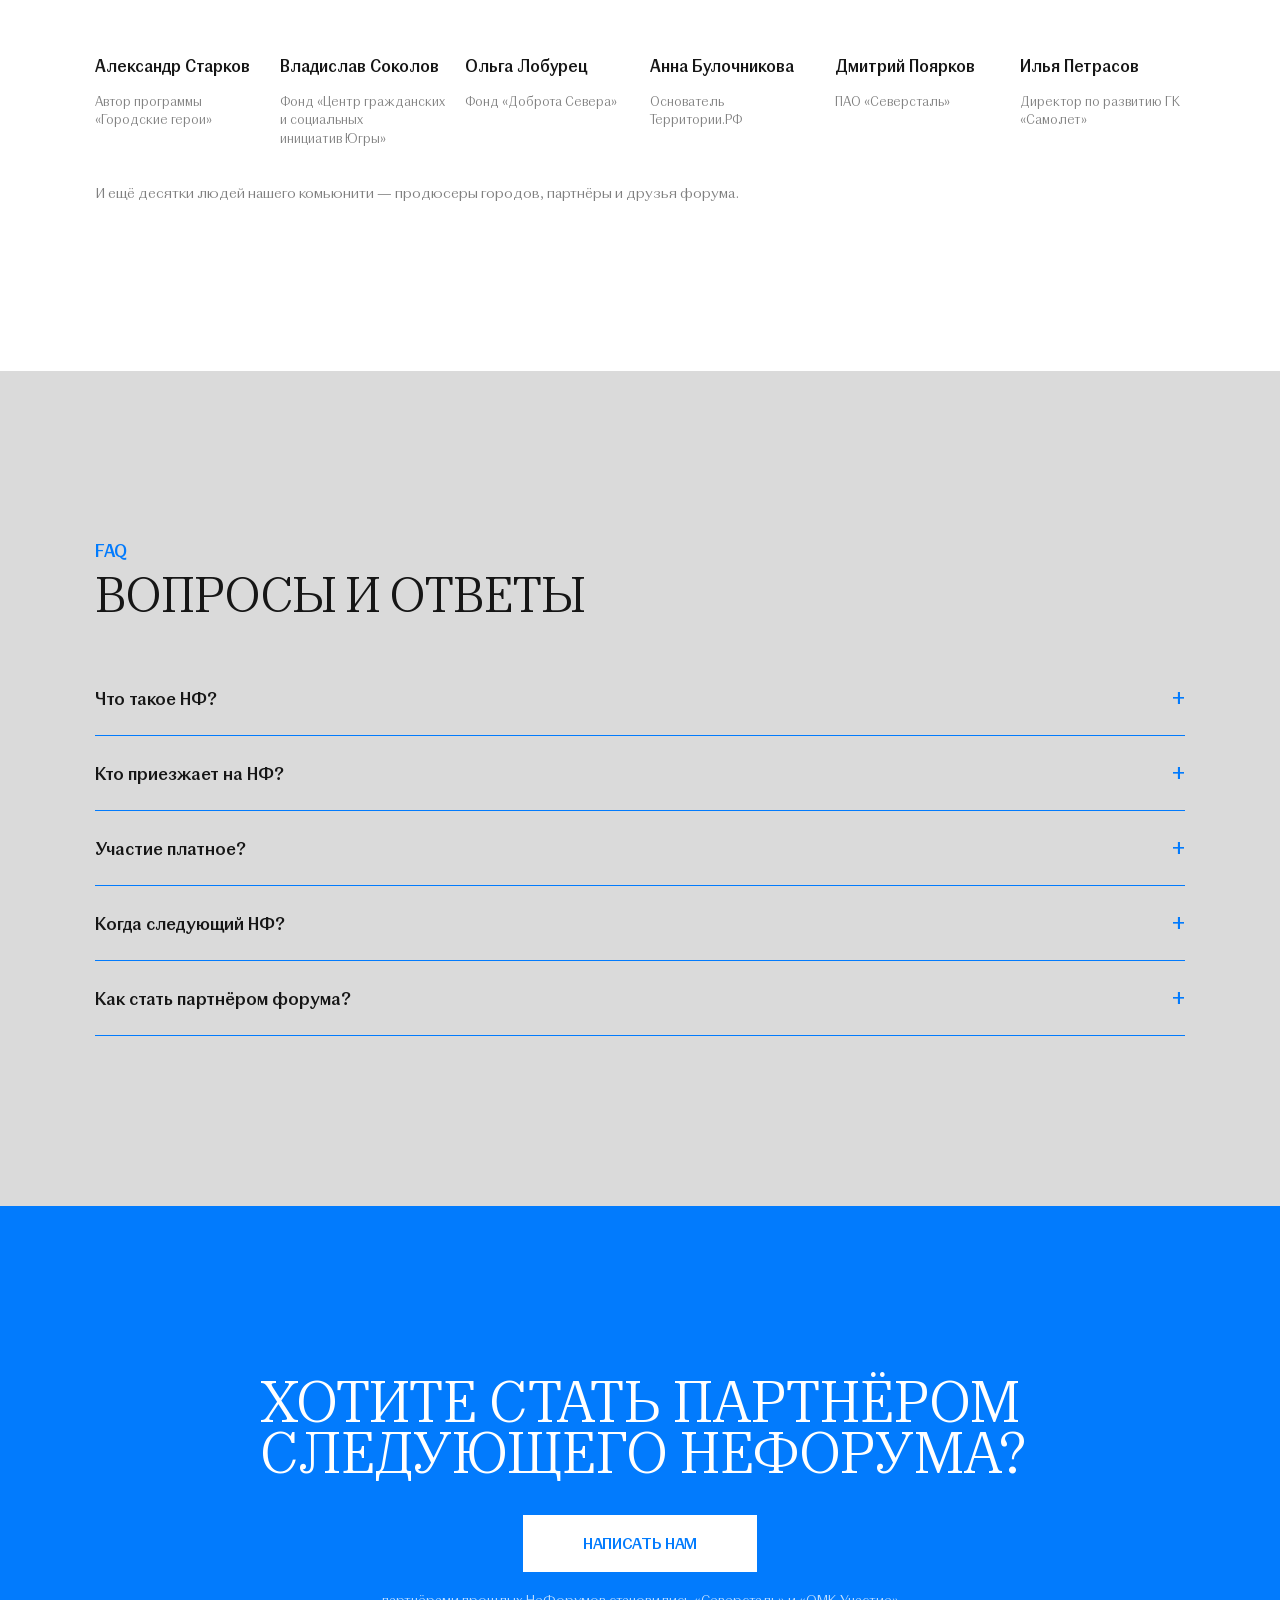
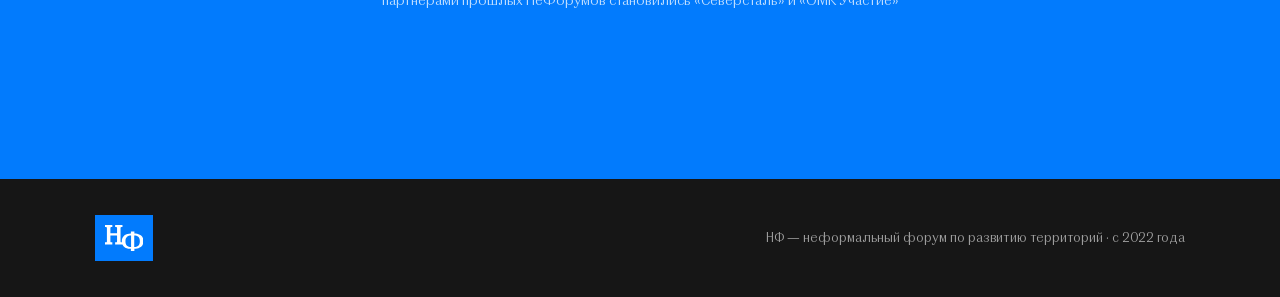
==== commit 806e6b32: "Партнёры с годами и городами: ОМК Участие — НФ'24 Выкса, Северсталь — НФ'25 Костомукша Co-Authored-B" ====
--- a/index.html
+++ b/index.html
@@ -309,8 +309,8 @@
 <p>НФ бесплатен для участников — проживание, питание и программу берут на себя организаторы и партнёры. Для компаний это способ встретиться с кругом тех, кто развивает их города, не на конференции, а в поле.</p>
 </div>
 <div class="partners-grid">
-<div class="partner-card" data-reveal><div class="p-name">«Северсталь»</div><p>Партнёр НеФорума</p></div>
-<div class="partner-card" data-reveal><div class="p-name">«ОМК Участие»</div><p>Партнёр НеФорума</p></div>
+<div class="partner-card" data-reveal><div class="p-name">«ОМК Участие»</div><p>Партнёр НФ'24 в Выксе — городе присутствия компании.</p></div>
+<div class="partner-card" data-reveal><div class="p-name">«Северсталь»</div><p>Партнёр НФ'25 в Костомукше — городе присутствия компании.</p></div>
 <div class="partner-card" data-reveal><div class="p-name">Фонд президентских грантов</div><p>Поддержал юбилейный НФ'26 в Сысерти.</p></div>
 </div>
 </div>
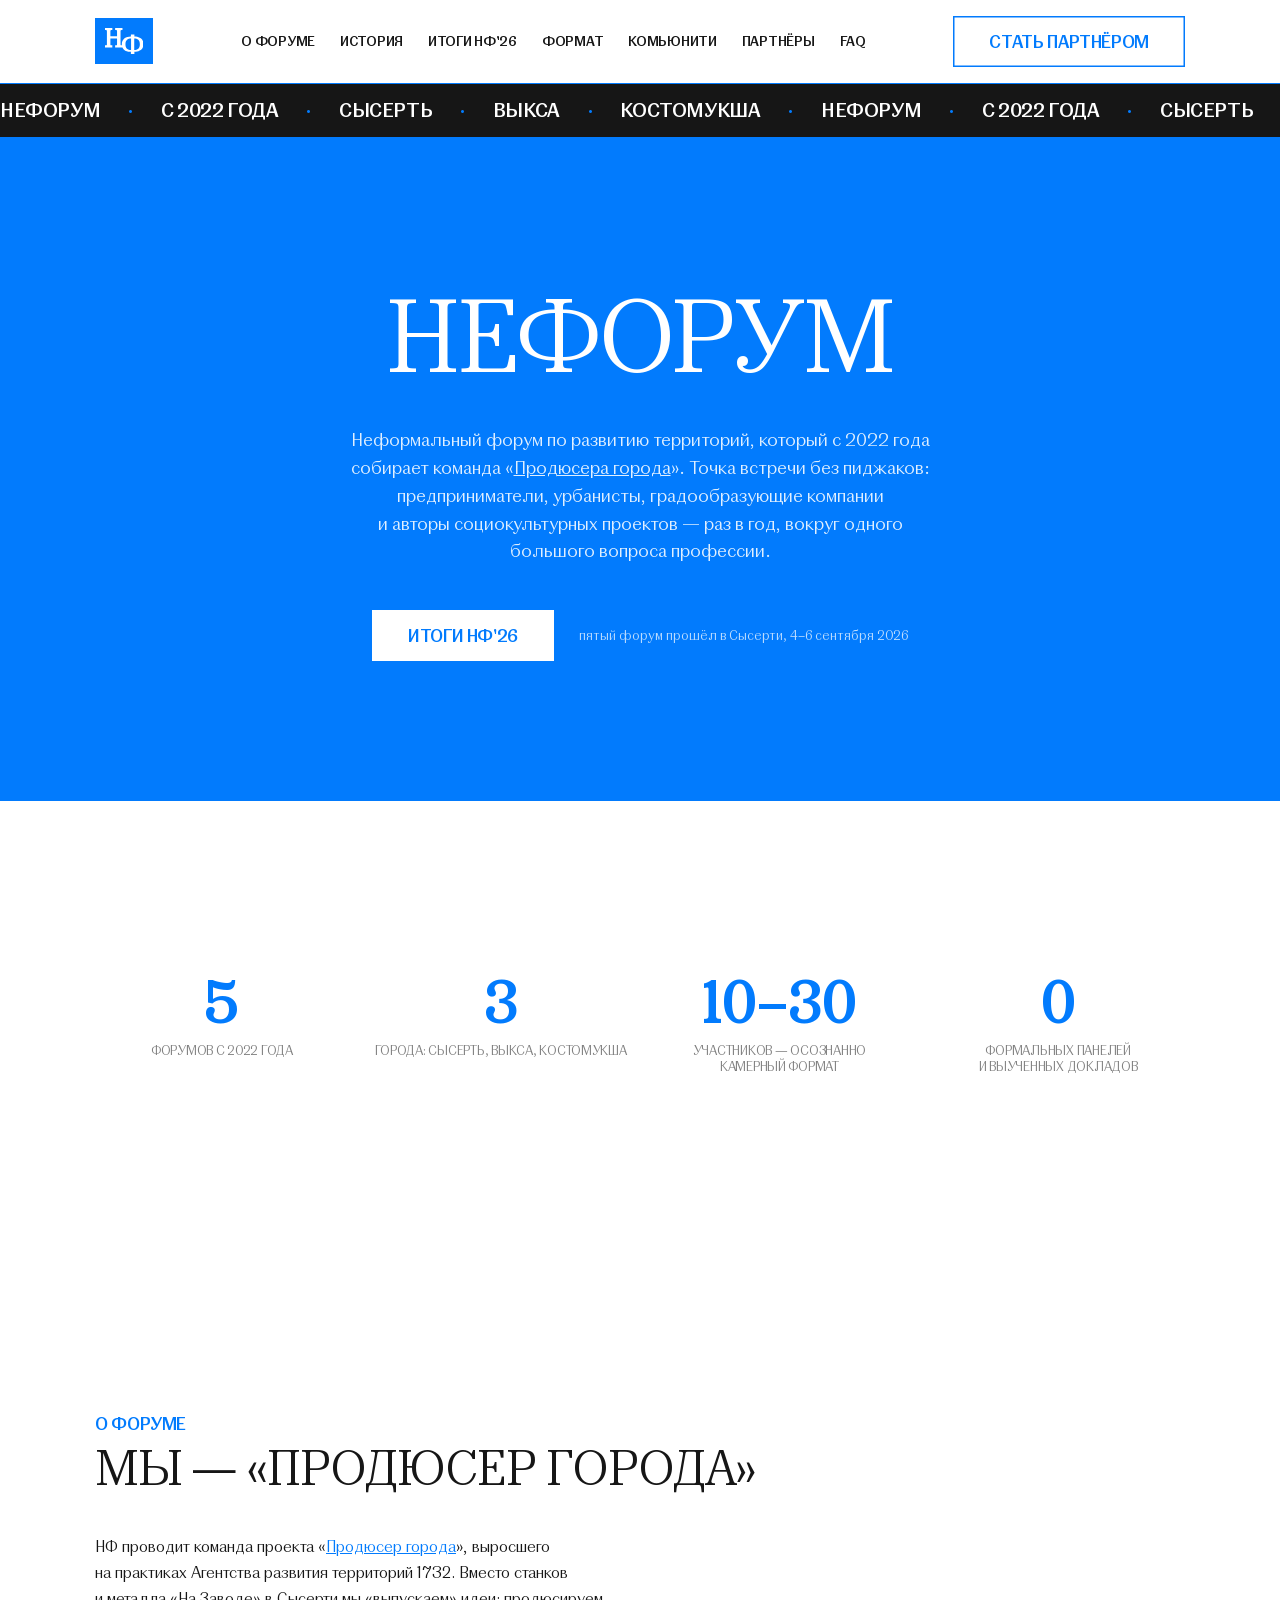
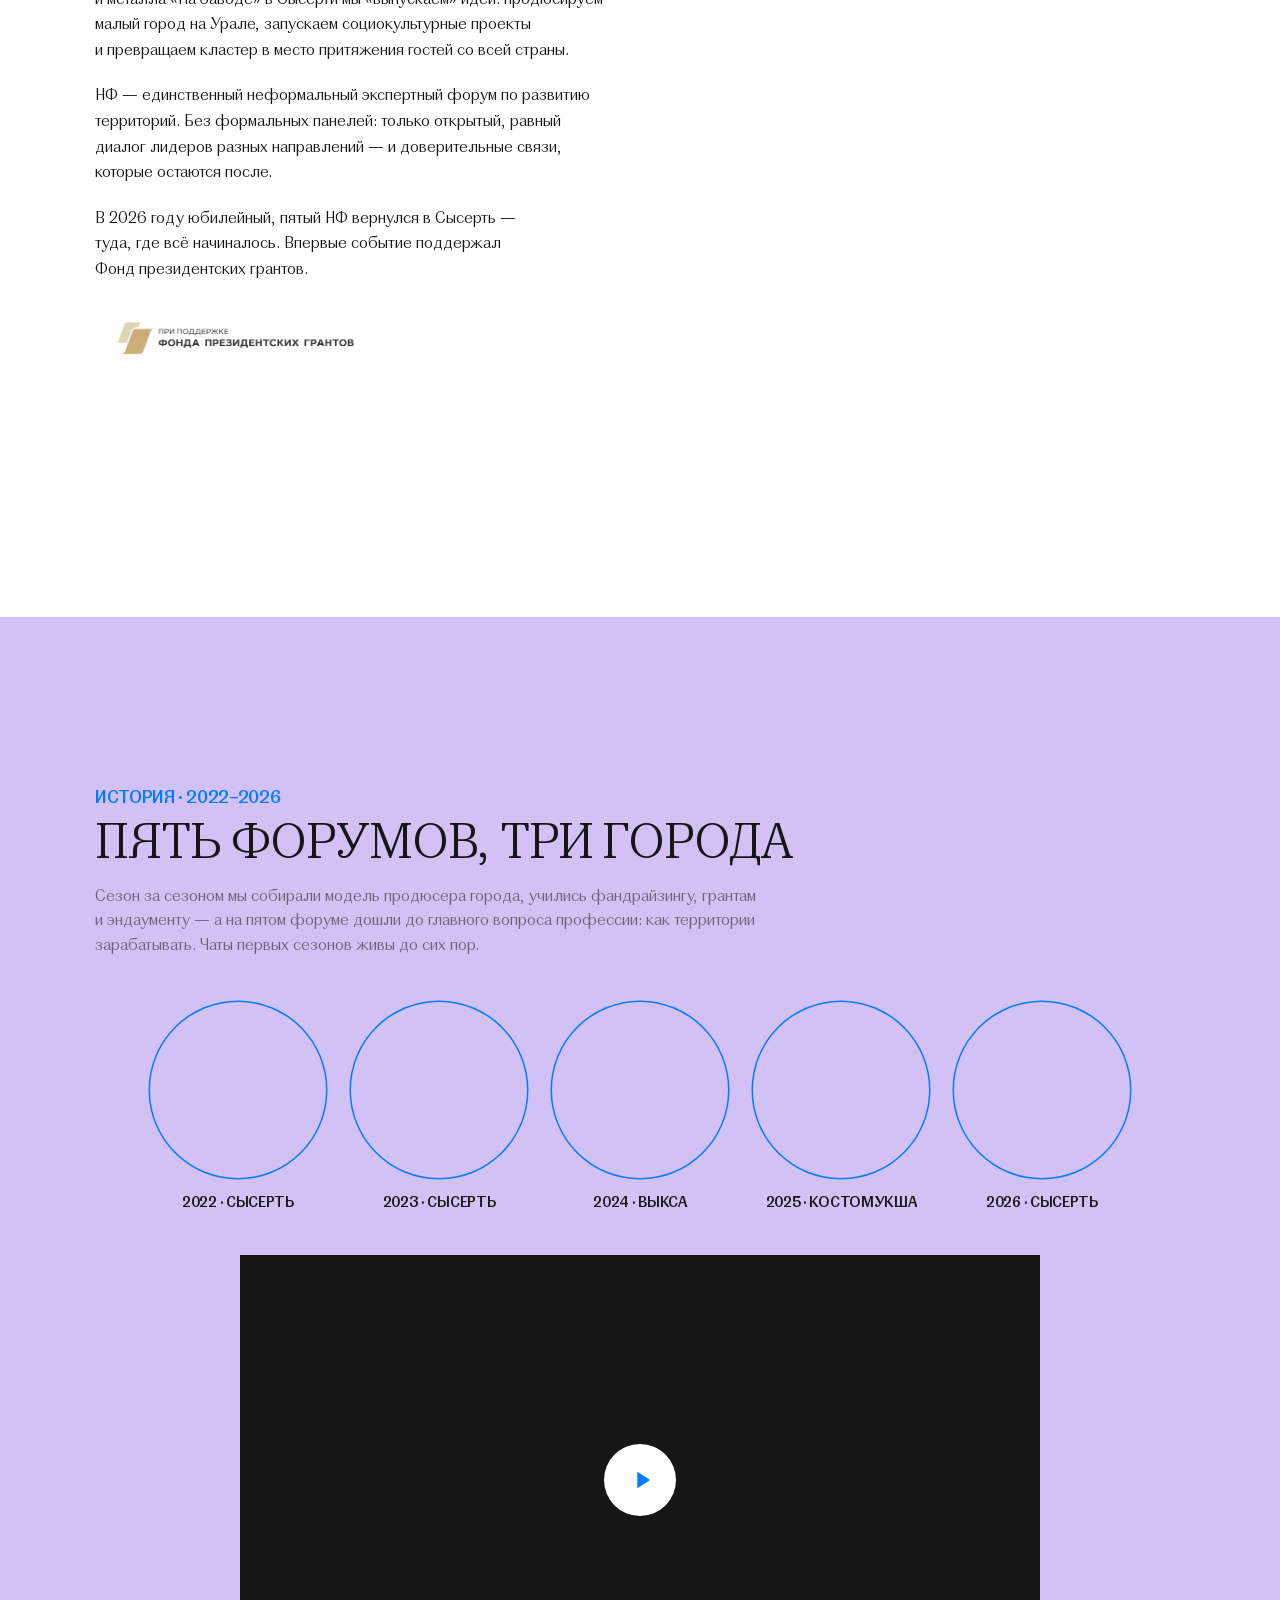
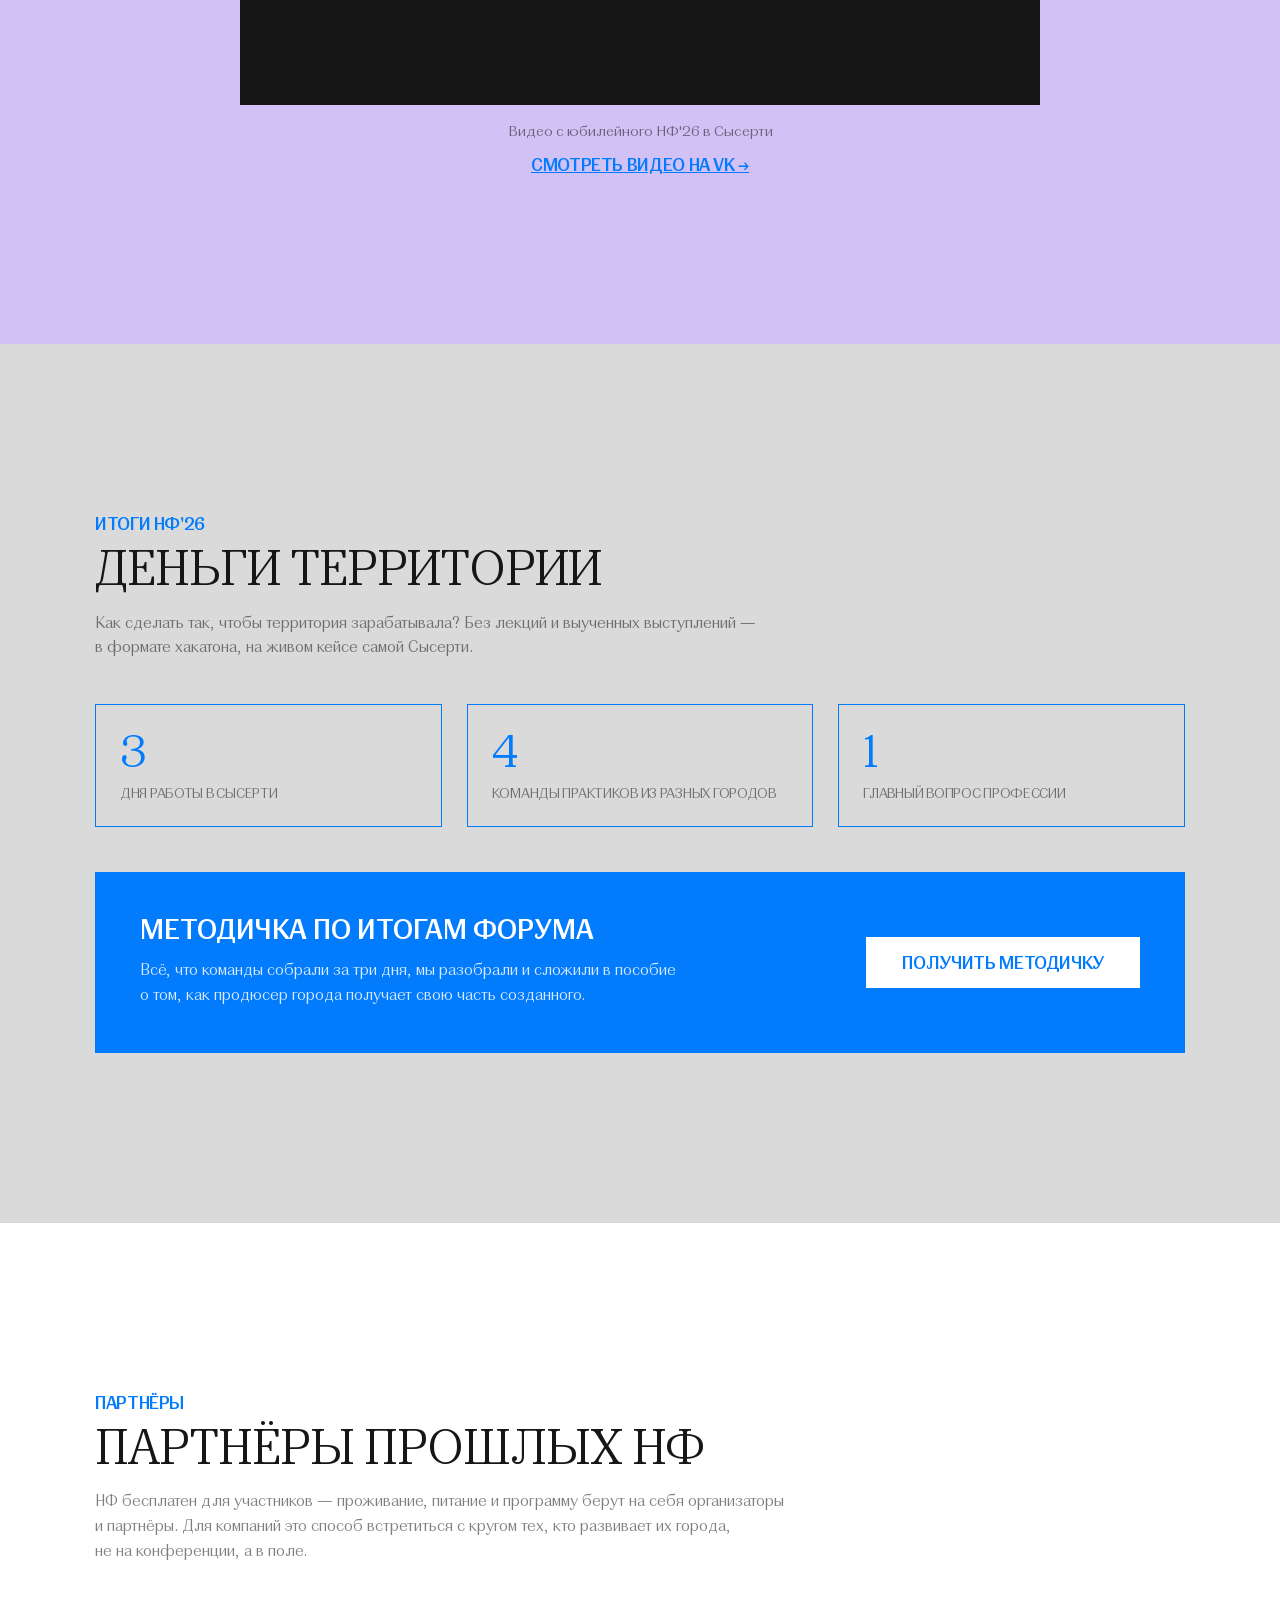
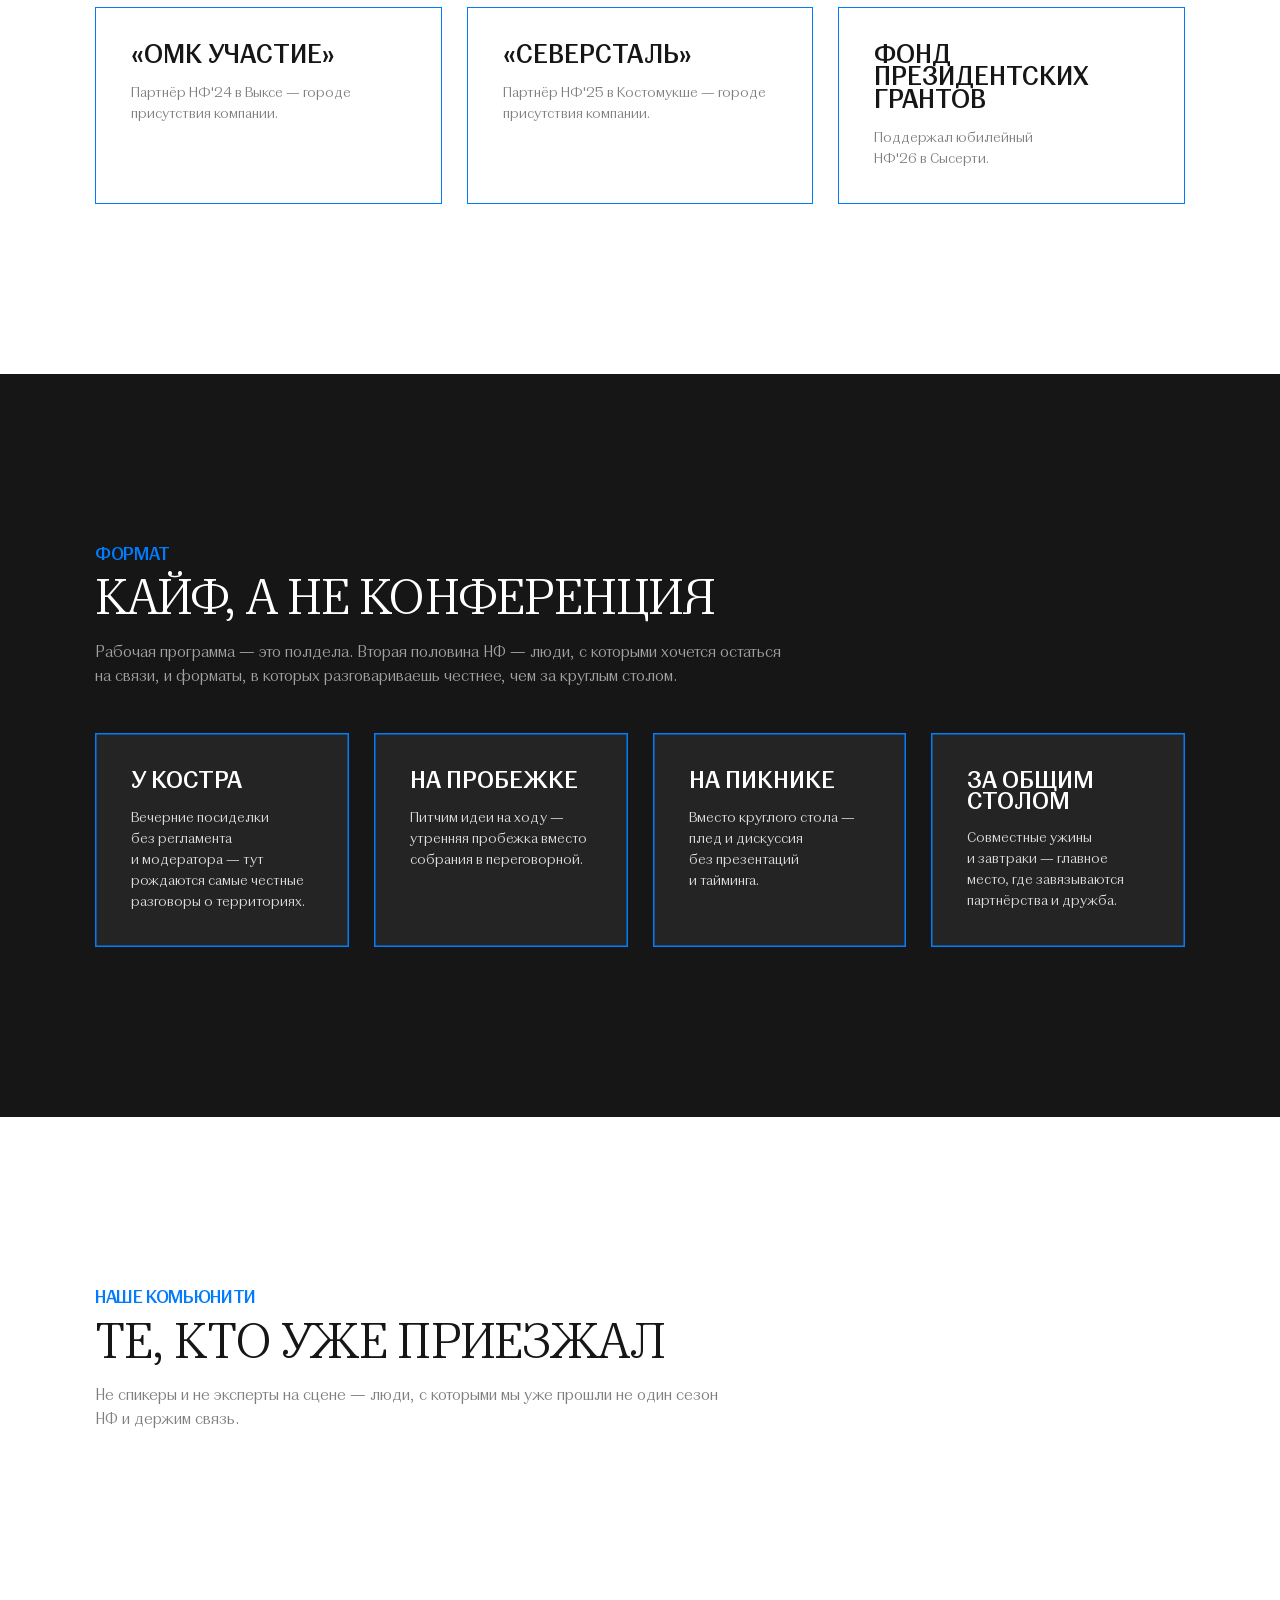
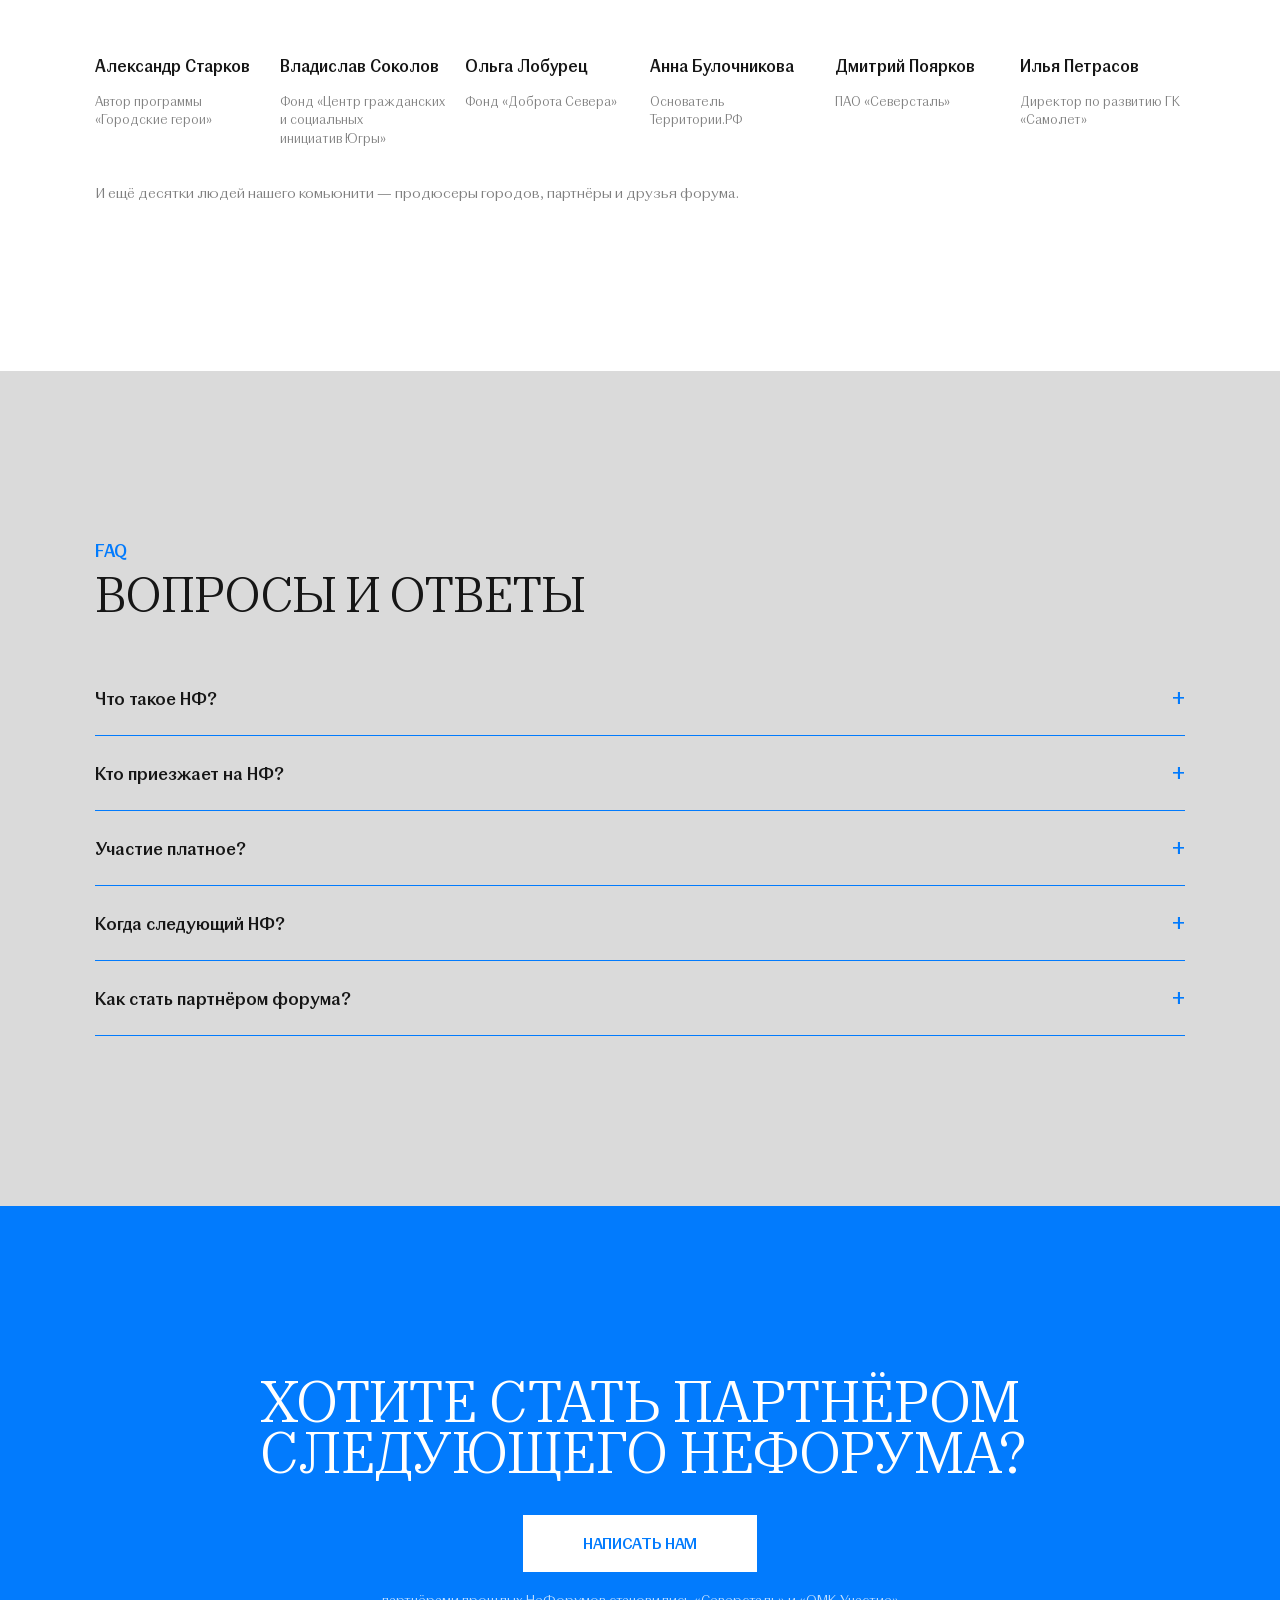
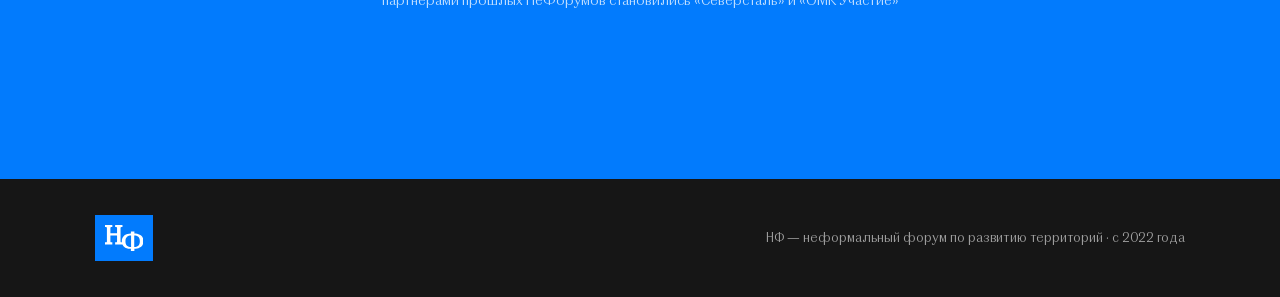
==== commit 7a9759d3: "Видео с НФ'26 (VK 456239070 с hash), подпись и ссылка обновлены Co-Authored-By: Claude Fable 5 <nore" ====
--- a/index.html
+++ b/index.html
@@ -275,7 +275,7 @@
 <div data-reveal><div class="circle-wrap"><image-slot id="recap-2025" shape="circle" placeholder="Фото · 2025, Костомукша" src="uploads/НФ Костомукша 1.jpg"></image-slot></div><div class="circle-cap">2025 · Костомукша</div></div>
 <div data-reveal><div class="circle-wrap"><image-slot id="recap-2026" shape="circle" placeholder="Фото · 2026, Сысерть" src="uploads/nf26-sysert-group.jpg"></image-slot></div><div class="circle-cap">2026 · Сысерть</div></div>
 </div>
-<div class="recap-video" data-reveal><div class="recap-video-frame" data-video-oid="-233032708" data-video-id="456239053"><button type="button" class="recap-video-play" aria-label="Включить видео"><svg viewBox="0 0 24 24" width="28" height="28" fill="currentColor"><path d="M8 5v14l11-7z"/></svg></button></div><p class="recap-video-cap">Видео: участники НФ — о том, кто такой продюсер города</p><a class="recap-link" href="https://vkvideo.ru/video-233032708_456239053" target="_blank" rel="noopener">Смотреть видео на VK →</a></div>
+<div class="recap-video" data-reveal><div class="recap-video-frame" data-video-oid="-233032708" data-video-id="456239070" data-video-hash="0d47af2b806edd58"><button type="button" class="recap-video-play" aria-label="Включить видео"><svg viewBox="0 0 24 24" width="28" height="28" fill="currentColor"><path d="M8 5v14l11-7z"/></svg></button></div><p class="recap-video-cap">Видео с юбилейного НФ'26 в Сысерти</p><a class="recap-link" href="https://vkvideo.ru/video-233032708_456239070" target="_blank" rel="noopener">Смотреть видео на VK →</a></div>
 </div>
 </section>
 
@@ -443,7 +443,8 @@
 var oid=frame.getAttribute('data-video-oid');
 var id=frame.getAttribute('data-video-id');
 var iframe=document.createElement('iframe');
-iframe.src='https://vk.com/video_ext.php?oid='+oid+'&id='+id+'&autoplay=1';
+var hash=frame.getAttribute('data-video-hash');
+iframe.src='https://vk.com/video_ext.php?oid='+oid+'&id='+id+(hash?'&hash='+hash:'')+'&hd=3&autoplay=1';
 iframe.title='Видео с НеФорума';
 iframe.frameBorder='0';
 iframe.allow='autoplay; encrypted-media; fullscreen; picture-in-picture';
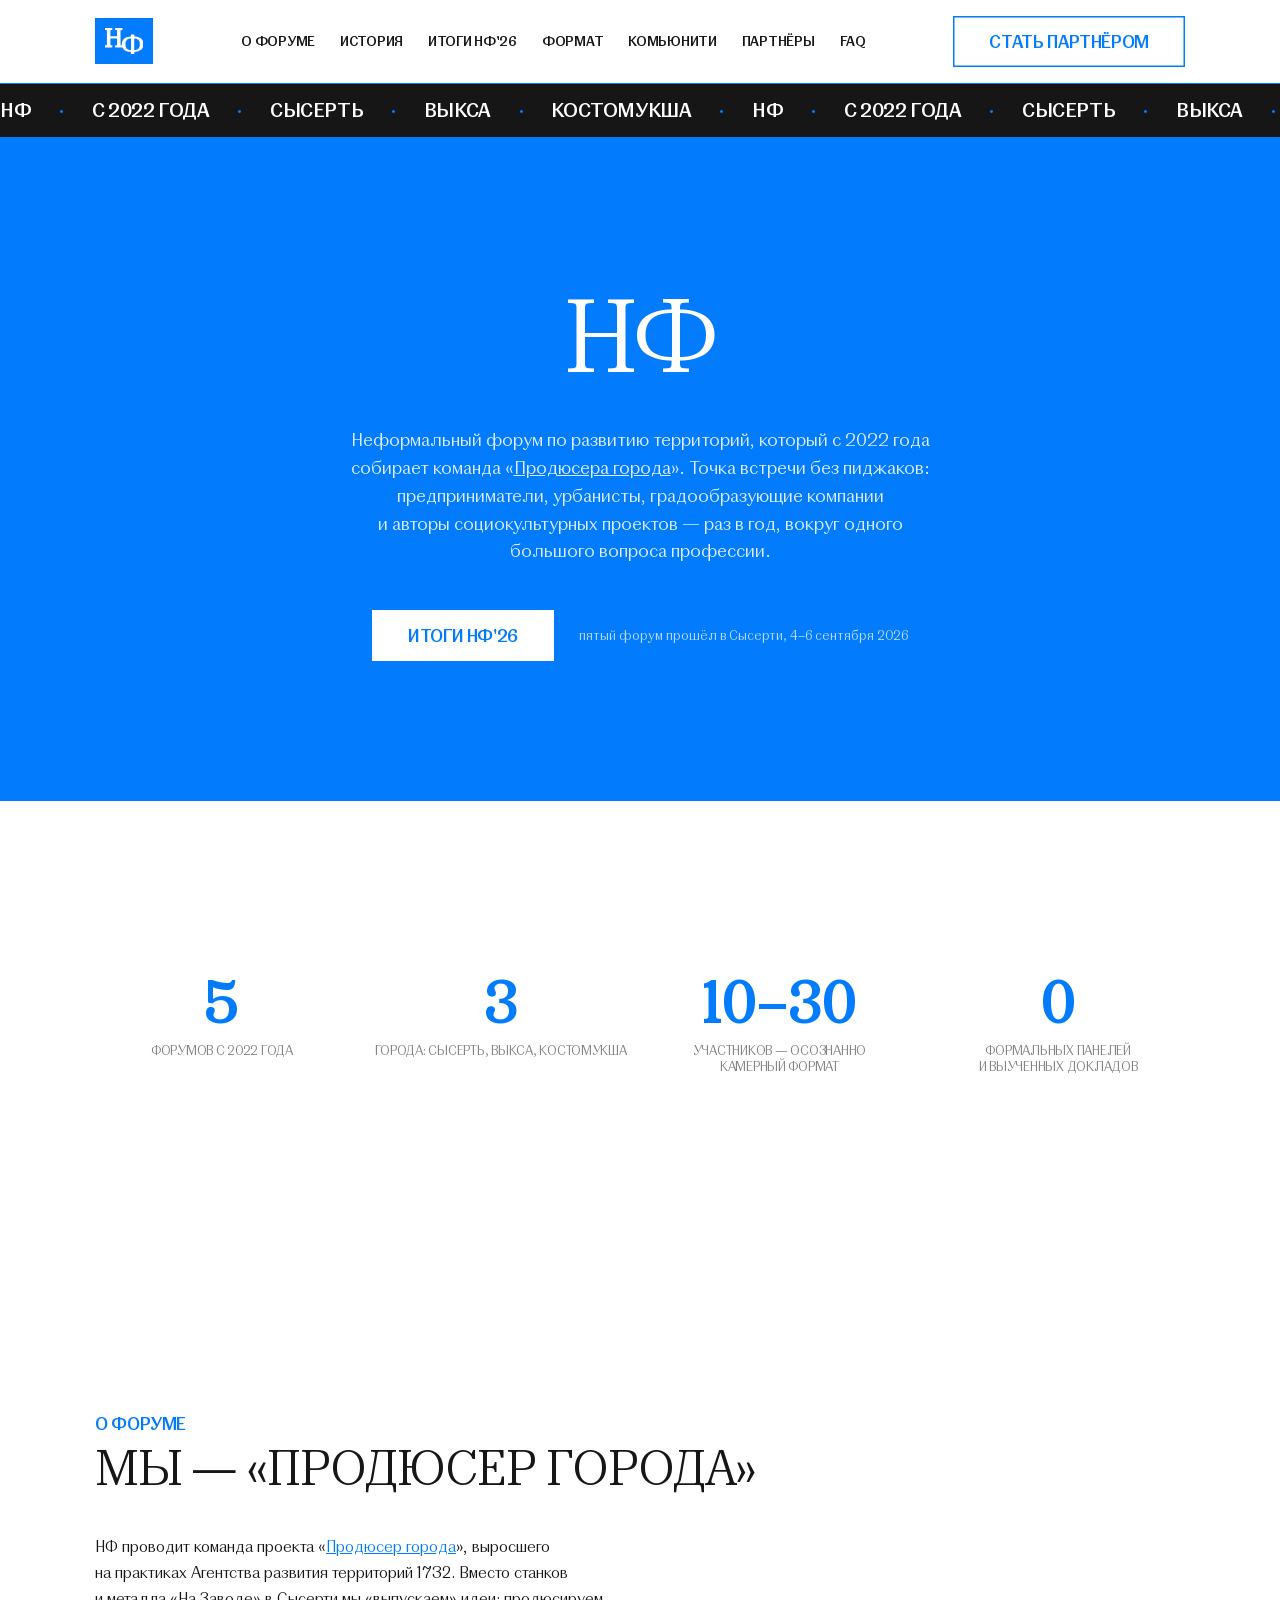
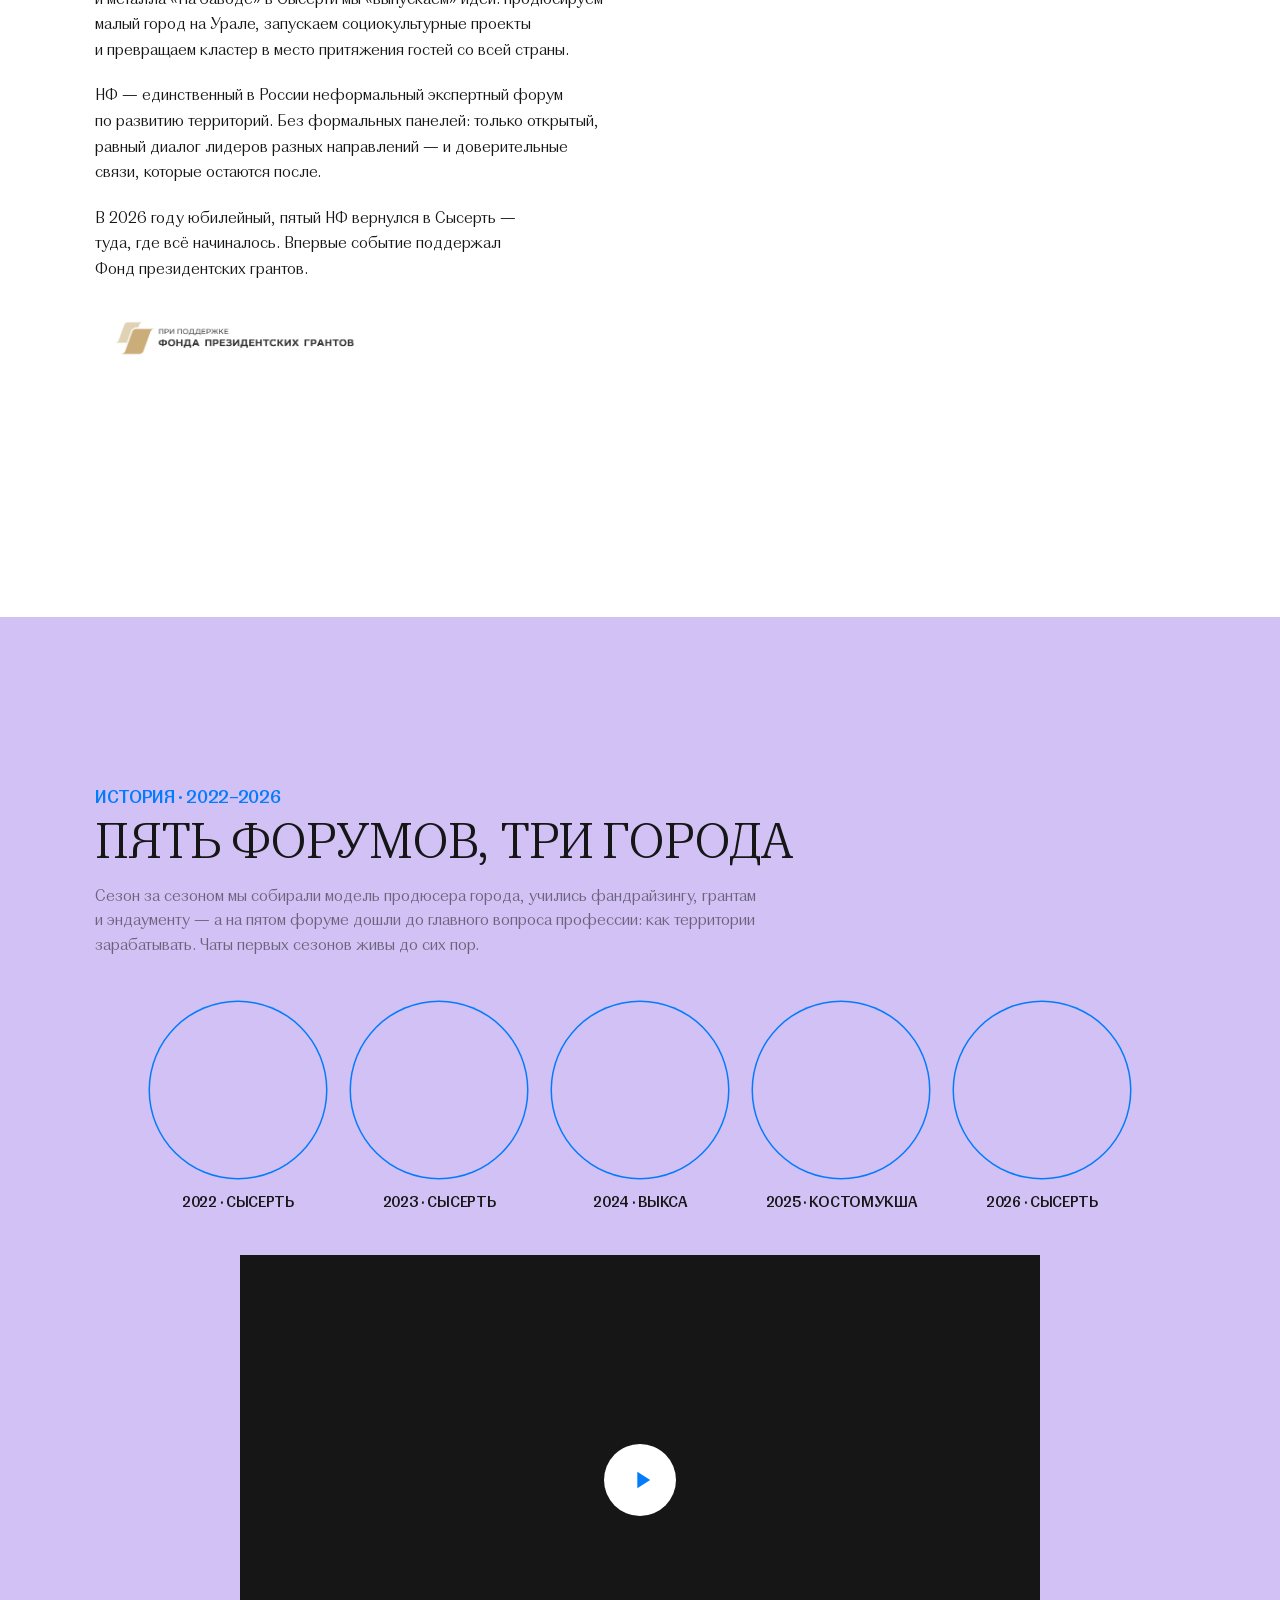
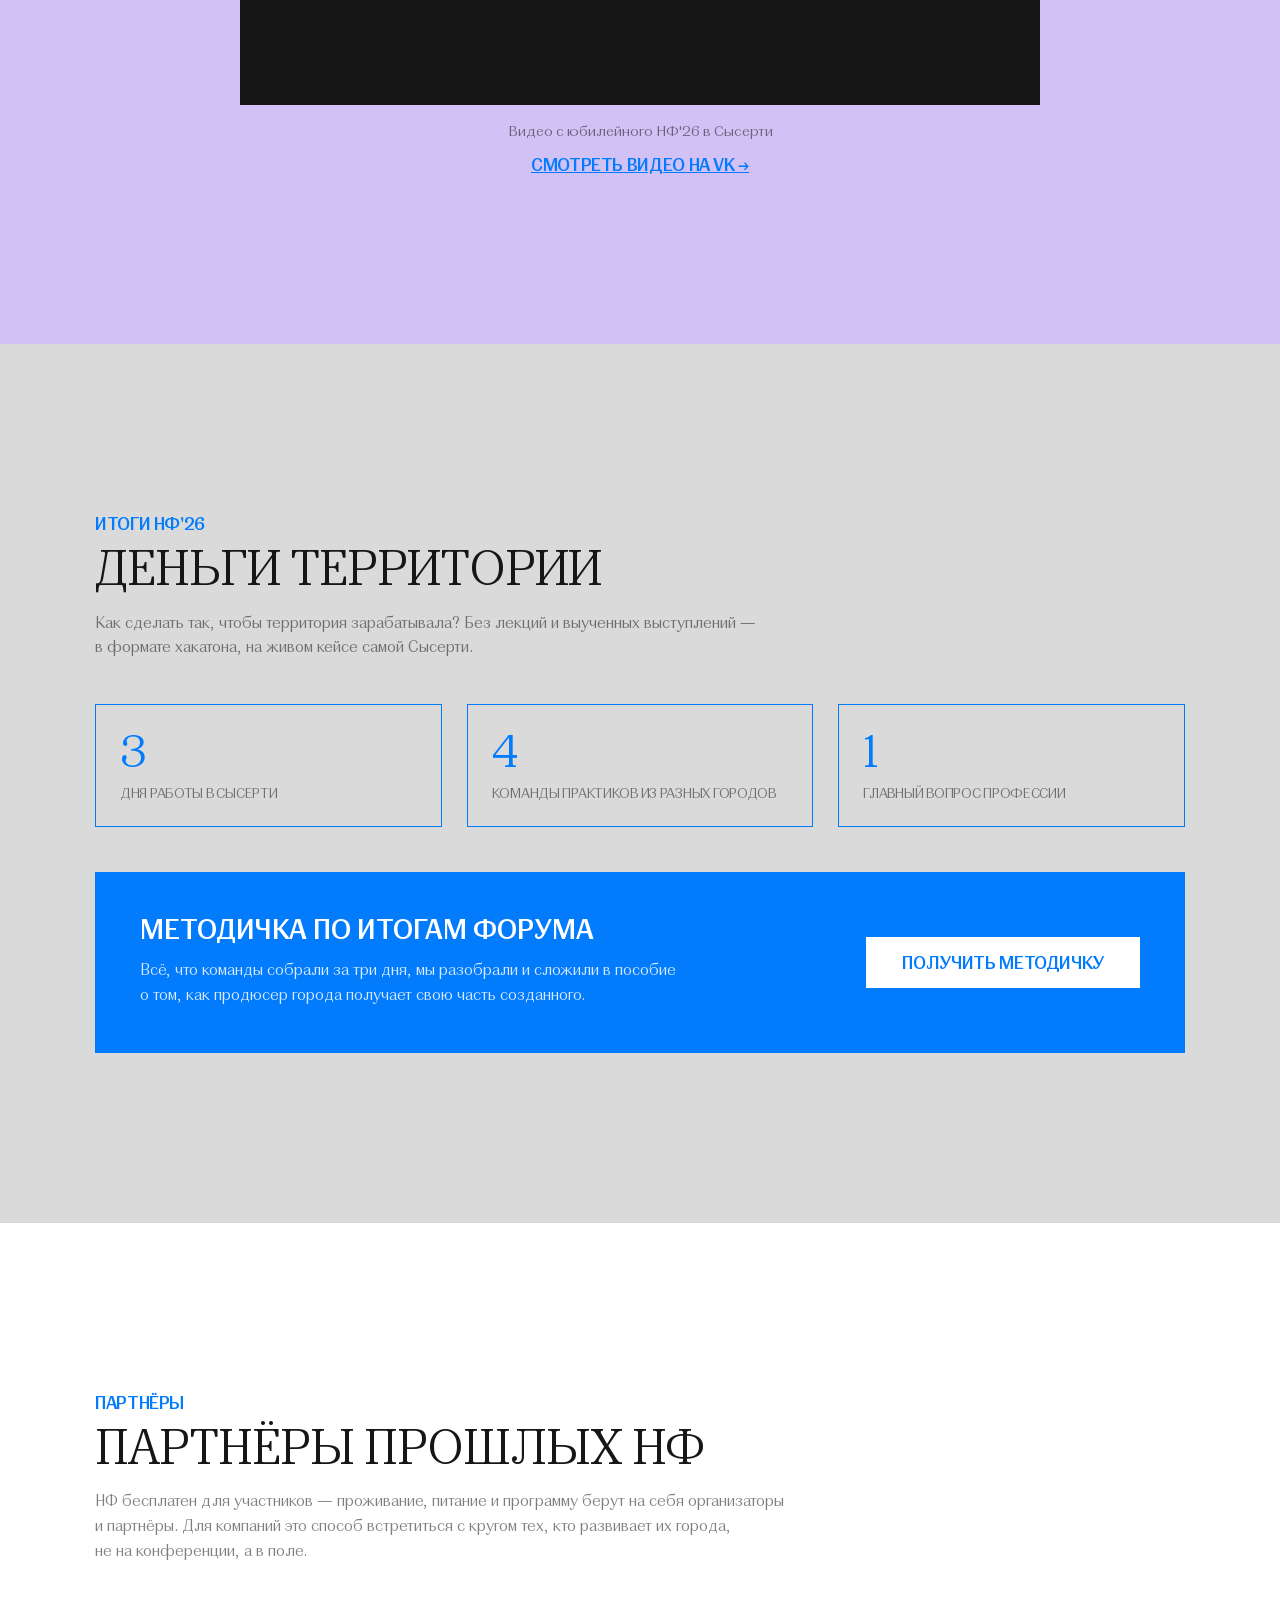
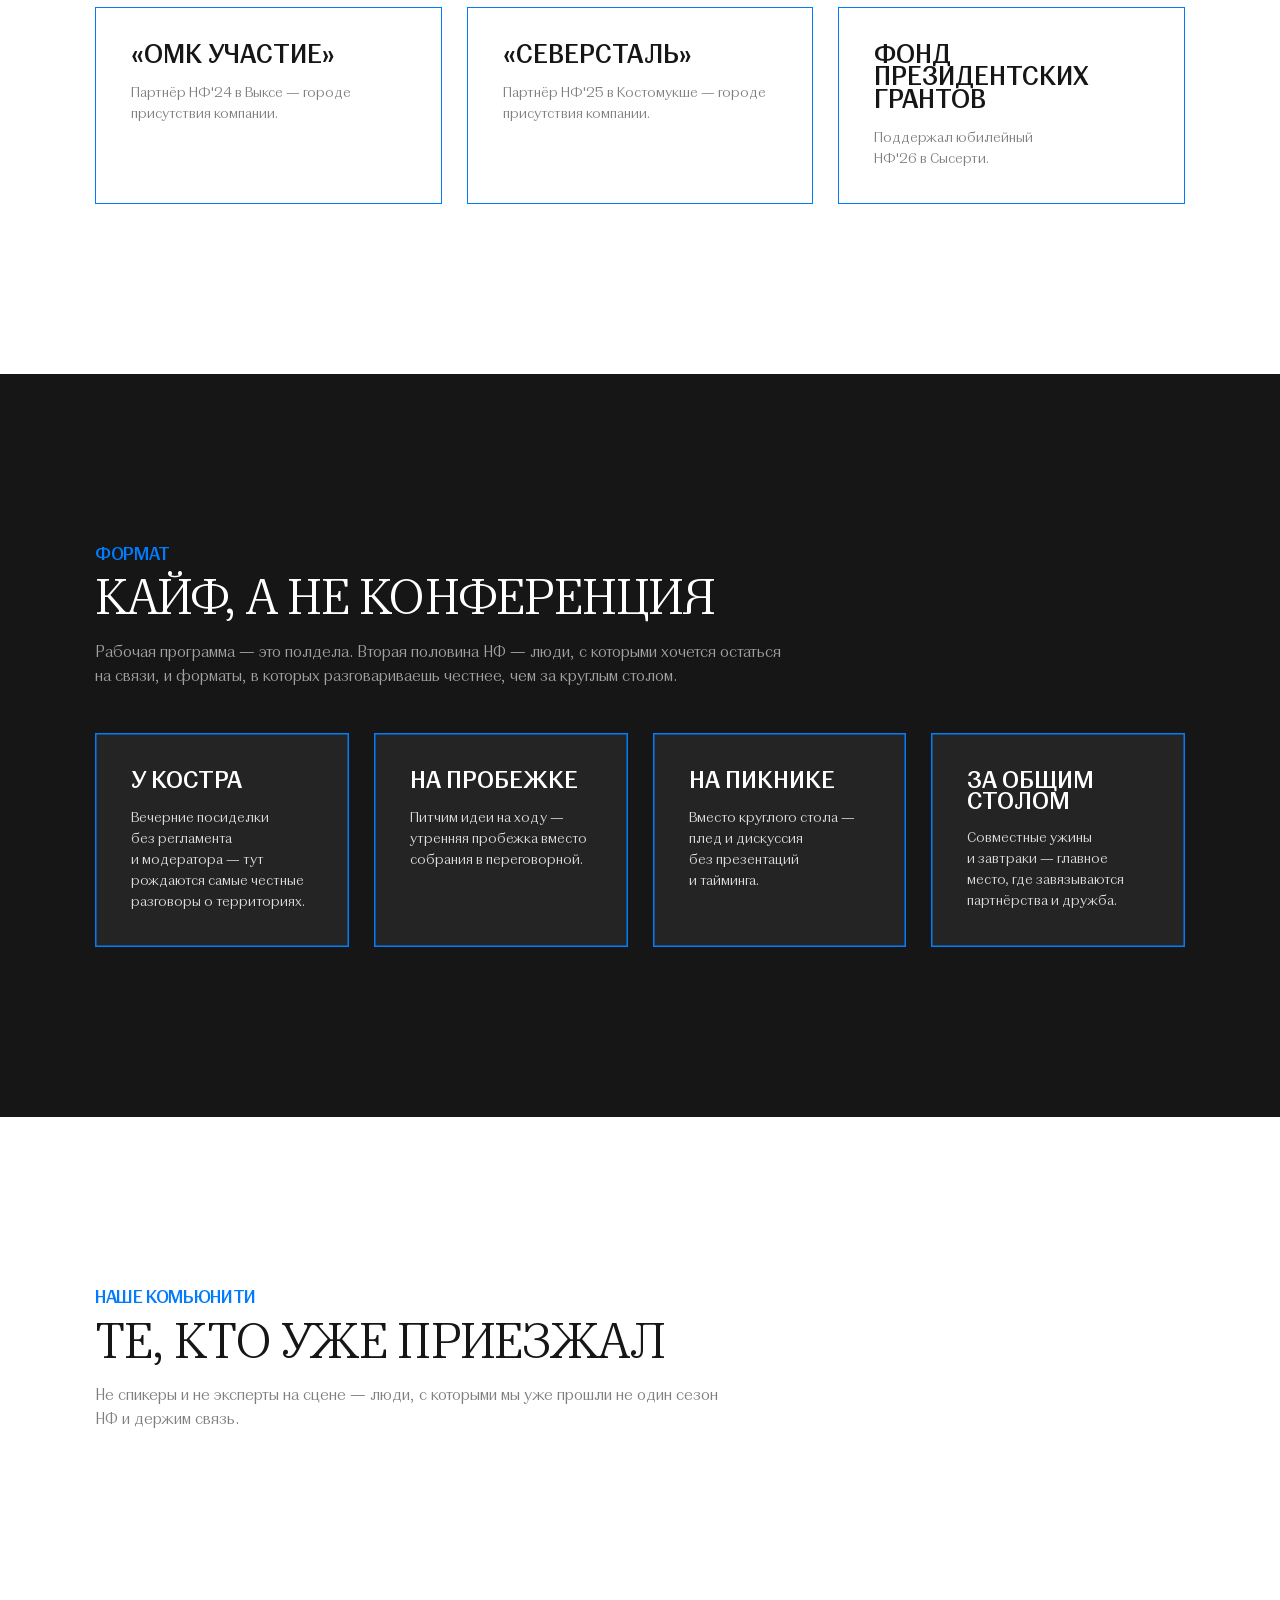
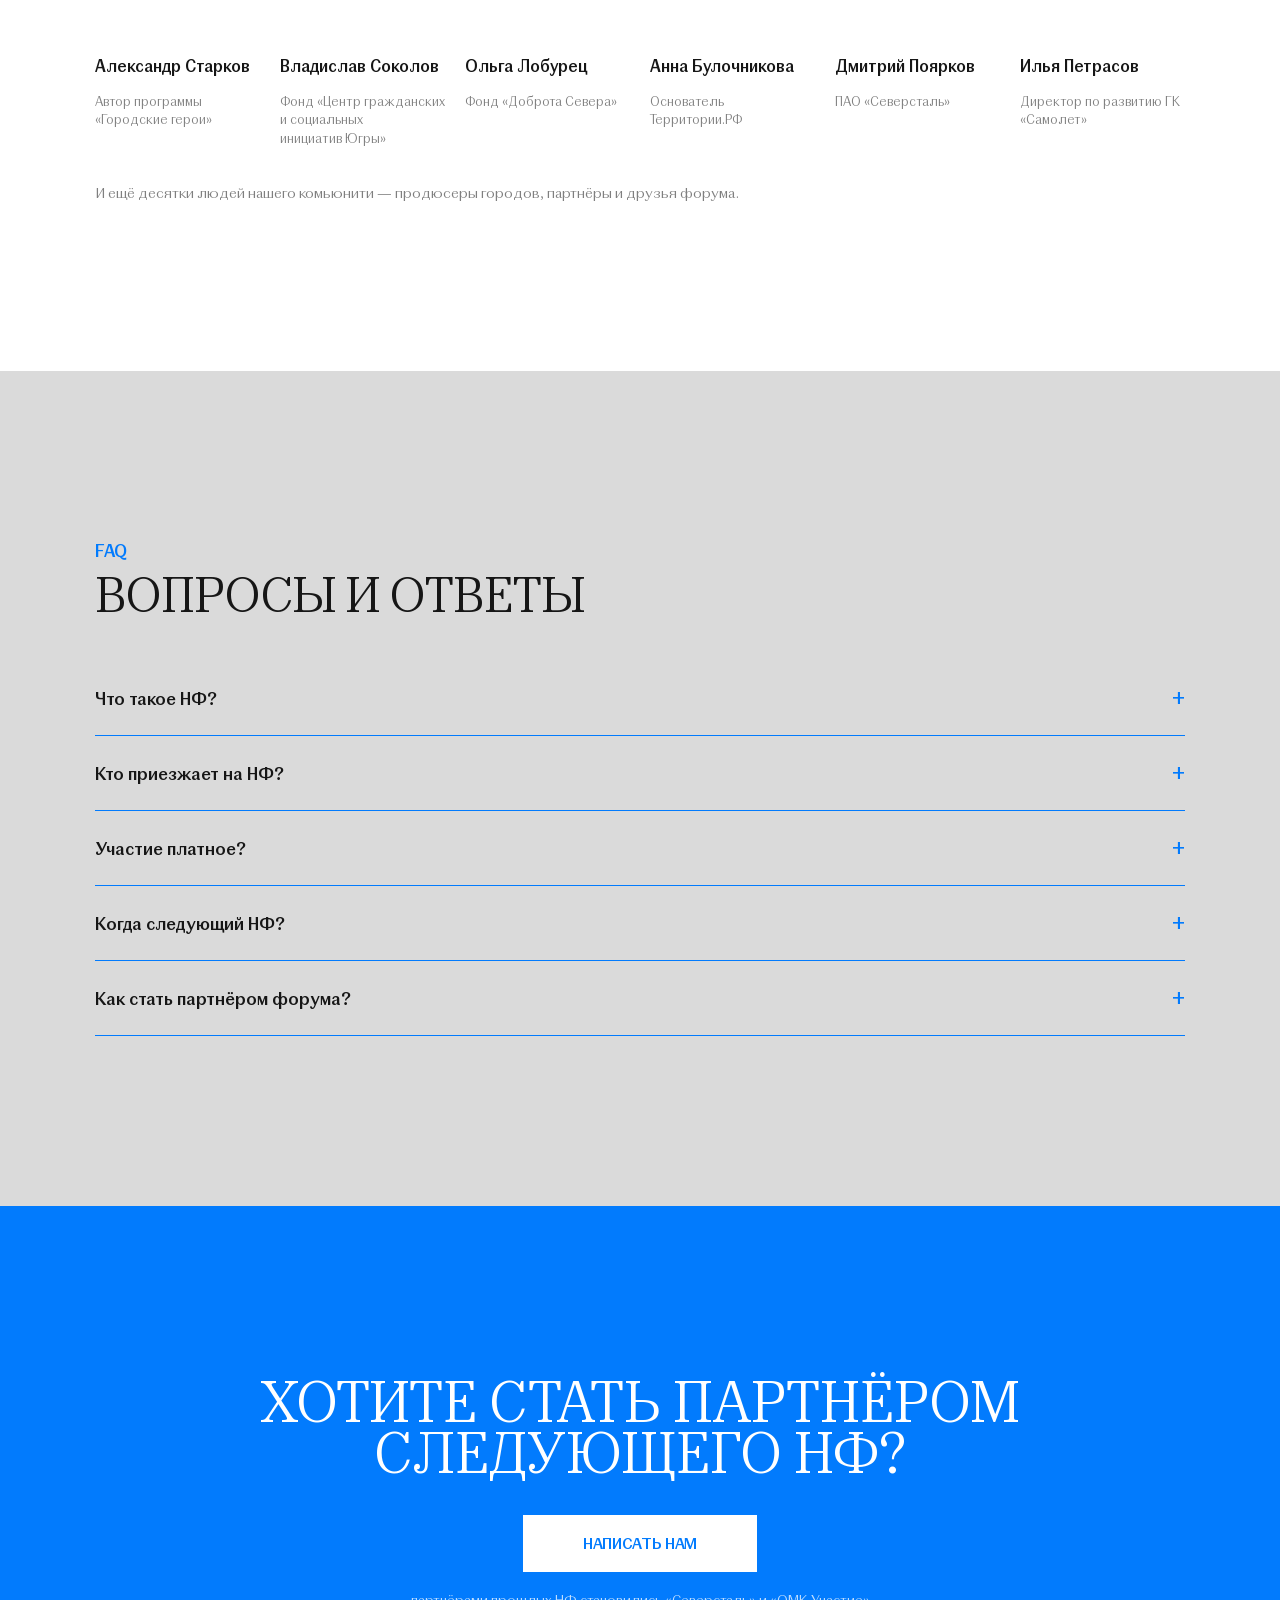
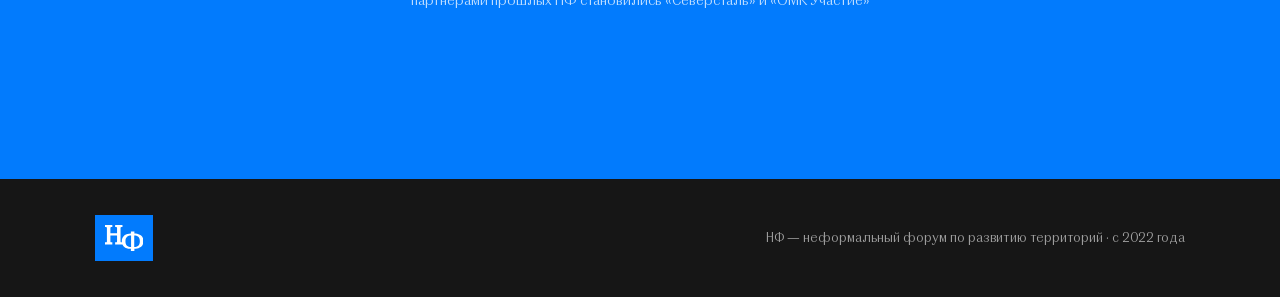
==== commit 00b0de2c: "Название бренда — НФ, не НеФорум; формула Т32 с «единственный в России» Co-Authored-By: Claude Fable" ====
--- a/index.html
+++ b/index.html
@@ -219,11 +219,11 @@
 </div>
 </nav>
 
-<div class="marquee" aria-hidden="true"><div class="marquee-track"><div class="marquee-group"><span>НеФорум</span><span class="dot">·</span><span>с 2022 года</span><span class="dot">·</span><span>Сысерть</span><span class="dot">·</span><span>Выкса</span><span class="dot">·</span><span>Костомукша</span><span class="dot">·</span></div><div class="marquee-group"><span>НеФорум</span><span class="dot">·</span><span>с 2022 года</span><span class="dot">·</span><span>Сысерть</span><span class="dot">·</span><span>Выкса</span><span class="dot">·</span><span>Костомукша</span><span class="dot">·</span></div><div class="marquee-group"><span>НеФорум</span><span class="dot">·</span><span>с 2022 года</span><span class="dot">·</span><span>Сысерть</span><span class="dot">·</span><span>Выкса</span><span class="dot">·</span><span>Костомукша</span><span class="dot">·</span></div><div class="marquee-group"><span>НеФорум</span><span class="dot">·</span><span>с 2022 года</span><span class="dot">·</span><span>Сысерть</span><span class="dot">·</span><span>Выкса</span><span class="dot">·</span><span>Костомукша</span><span class="dot">·</span></div></div></div>
+<div class="marquee" aria-hidden="true"><div class="marquee-track"><div class="marquee-group"><span>НФ</span><span class="dot">·</span><span>с 2022 года</span><span class="dot">·</span><span>Сысерть</span><span class="dot">·</span><span>Выкса</span><span class="dot">·</span><span>Костомукша</span><span class="dot">·</span></div><div class="marquee-group"><span>НФ</span><span class="dot">·</span><span>с 2022 года</span><span class="dot">·</span><span>Сысерть</span><span class="dot">·</span><span>Выкса</span><span class="dot">·</span><span>Костомукша</span><span class="dot">·</span></div><div class="marquee-group"><span>НФ</span><span class="dot">·</span><span>с 2022 года</span><span class="dot">·</span><span>Сысерть</span><span class="dot">·</span><span>Выкса</span><span class="dot">·</span><span>Костомукша</span><span class="dot">·</span></div><div class="marquee-group"><span>НФ</span><span class="dot">·</span><span>с 2022 года</span><span class="dot">·</span><span>Сысерть</span><span class="dot">·</span><span>Выкса</span><span class="dot">·</span><span>Костомукша</span><span class="dot">·</span></div></div></div>
 
 <section class="hero" data-screen-label="hero">
 <div class="hero-grid">
-<h1><span>НеФорум</span></h1>
+<h1><span>НФ</span></h1>
 <p class="hero-body">Неформальный форум по развитию территорий, который с 2022 года собирает команда «<a href="https://producergoroda.ru" target="_blank" rel="noopener" style="color:inherit">Продюсера города</a>». Точка встречи без пиджаков: предприниматели, урбанисты, градообразующие компании и авторы социокультурных проектов — раз в год, вокруг одного большого вопроса профессии.</p>
 <div class="hero-cta">
 <a class="btn" href="#results">Итоги НФ'26</a>
@@ -250,7 +250,7 @@
 <div class="about-grid">
 <div>
 <p>НФ проводит команда проекта «<a href="https://producergoroda.ru" target="_blank" rel="noopener">Продюсер города</a>», выросшего на практиках Агентства развития территорий 1732. Вместо станков и металла «На Заводе» в Сысерти мы «выпускаем» идеи: продюсируем малый город на Урале, запускаем социокультурные проекты и превращаем кластер в место притяжения гостей со всей страны.</p>
-<p>НФ — единственный неформальный экспертный форум по развитию территорий. Без формальных панелей: только открытый, равный диалог лидеров разных направлений — и доверительные связи, которые остаются после.</p>
+<p>НФ — единственный в России неформальный экспертный форум по развитию территорий. Без формальных панелей: только открытый, равный диалог лидеров разных направлений — и доверительные связи, которые остаются после.</p>
 <p>В 2026 году юбилейный, пятый НФ вернулся в Сысерть — туда, где всё начиналось. Впервые событие поддержал Фонд президентских грантов.</p>
 <div class="grant-badge"><img src="uploads/pgrants_logo_gp_horizontal.png" alt="При поддержке Фонда президентских грантов"></div>
 </div>
@@ -374,15 +374,15 @@
 <div class="faq-item" data-reveal><button class="faq-q"><span>Кто приезжает на НФ?</span><span class="plus">+</span></button><div class="faq-a"><p>Любой, кто впрягается в развитие территорий: продюсеры городов, представители фондов, бизнеса, муниципалитетов — и все, кто не боится слова «неформальный» в названии. На каждый форум мы проводим отбор — нам важно собрать по-настоящему увлечённых людей, идущих к общей цели.</p></div></div>
 <div class="faq-item" data-reveal><button class="faq-q"><span>Участие платное?</span><span class="plus">+</span></button><div class="faq-a"><p>Нет, и это не подвох. Для всех, кто проходит отбор, участие бесплатное: проживание, питание и программа — с нас, включая костёр и хорошее настроение. С участников — добраться до города форума и привезти свой опыт и энергию.</p></div></div>
 <div class="faq-item" data-reveal><button class="faq-q"><span>Когда следующий НФ?</span><span class="plus">+</span></button><div class="faq-a"><p>Открытый набор на следующий форум анонсируем здесь и в канале «<a href="https://t.me/producer_goroda" target="_blank" rel="noopener">Продюсер города</a>». Подпишитесь, чтобы не пропустить, — заявок всегда сильно больше, чем мест.</p></div></div>
-<div class="faq-item" data-reveal><button class="faq-q"><span>Как стать партнёром форума?</span><span class="plus">+</span></button><div class="faq-a"><p>Напишите нам на <a href="mailto:producergoroda@yandex.ru">producergoroda@yandex.ru</a> — расскажем о форматах. Партнёрами прошлых НеФорумов становились «Северсталь» и «ОМК Участие», а в 2026 году форум поддержал Фонд президентских грантов.</p></div></div></div>
+<div class="faq-item" data-reveal><button class="faq-q"><span>Как стать партнёром форума?</span><span class="plus">+</span></button><div class="faq-a"><p>Напишите нам на <a href="mailto:producergoroda@yandex.ru">producergoroda@yandex.ru</a> — расскажем о форматах. Партнёрами прошлых НФ становились «Северсталь» и «ОМК Участие», а в 2026 году форум поддержал Фонд президентских грантов.</p></div></div></div>
 </div>
 </section>
 
 <section id="partner" data-screen-label="partner">
 <div class="wrap" data-reveal>
-<h2>Хотите стать партнёром следующего НеФорума?</h2>
-<a class="btn" id="cta-partner" href="mailto:producergoroda@yandex.ru?subject=Партнёрство с НеФорумом">Написать нам</a>
-<div class="fine">партнёрами прошлых НеФорумов становились «Северсталь» и «ОМК Участие»</div>
+<h2>Хотите стать партнёром следующего НФ?</h2>
+<a class="btn" id="cta-partner" href="mailto:producergoroda@yandex.ru?subject=Партнёрство с НФ">Написать нам</a>
+<div class="fine">партнёрами прошлых НФ становились «Северсталь» и «ОМК Участие»</div>
 </div>
 </section>
 
@@ -445,7 +445,7 @@
 var iframe=document.createElement('iframe');
 var hash=frame.getAttribute('data-video-hash');
 iframe.src='https://vk.com/video_ext.php?oid='+oid+'&id='+id+(hash?'&hash='+hash:'')+'&hd=3&autoplay=1';
-iframe.title='Видео с НеФорума';
+iframe.title='Видео с НФ';
 iframe.frameBorder='0';
 iframe.allow='autoplay; encrypted-media; fullscreen; picture-in-picture';
 iframe.allowFullscreen=true;
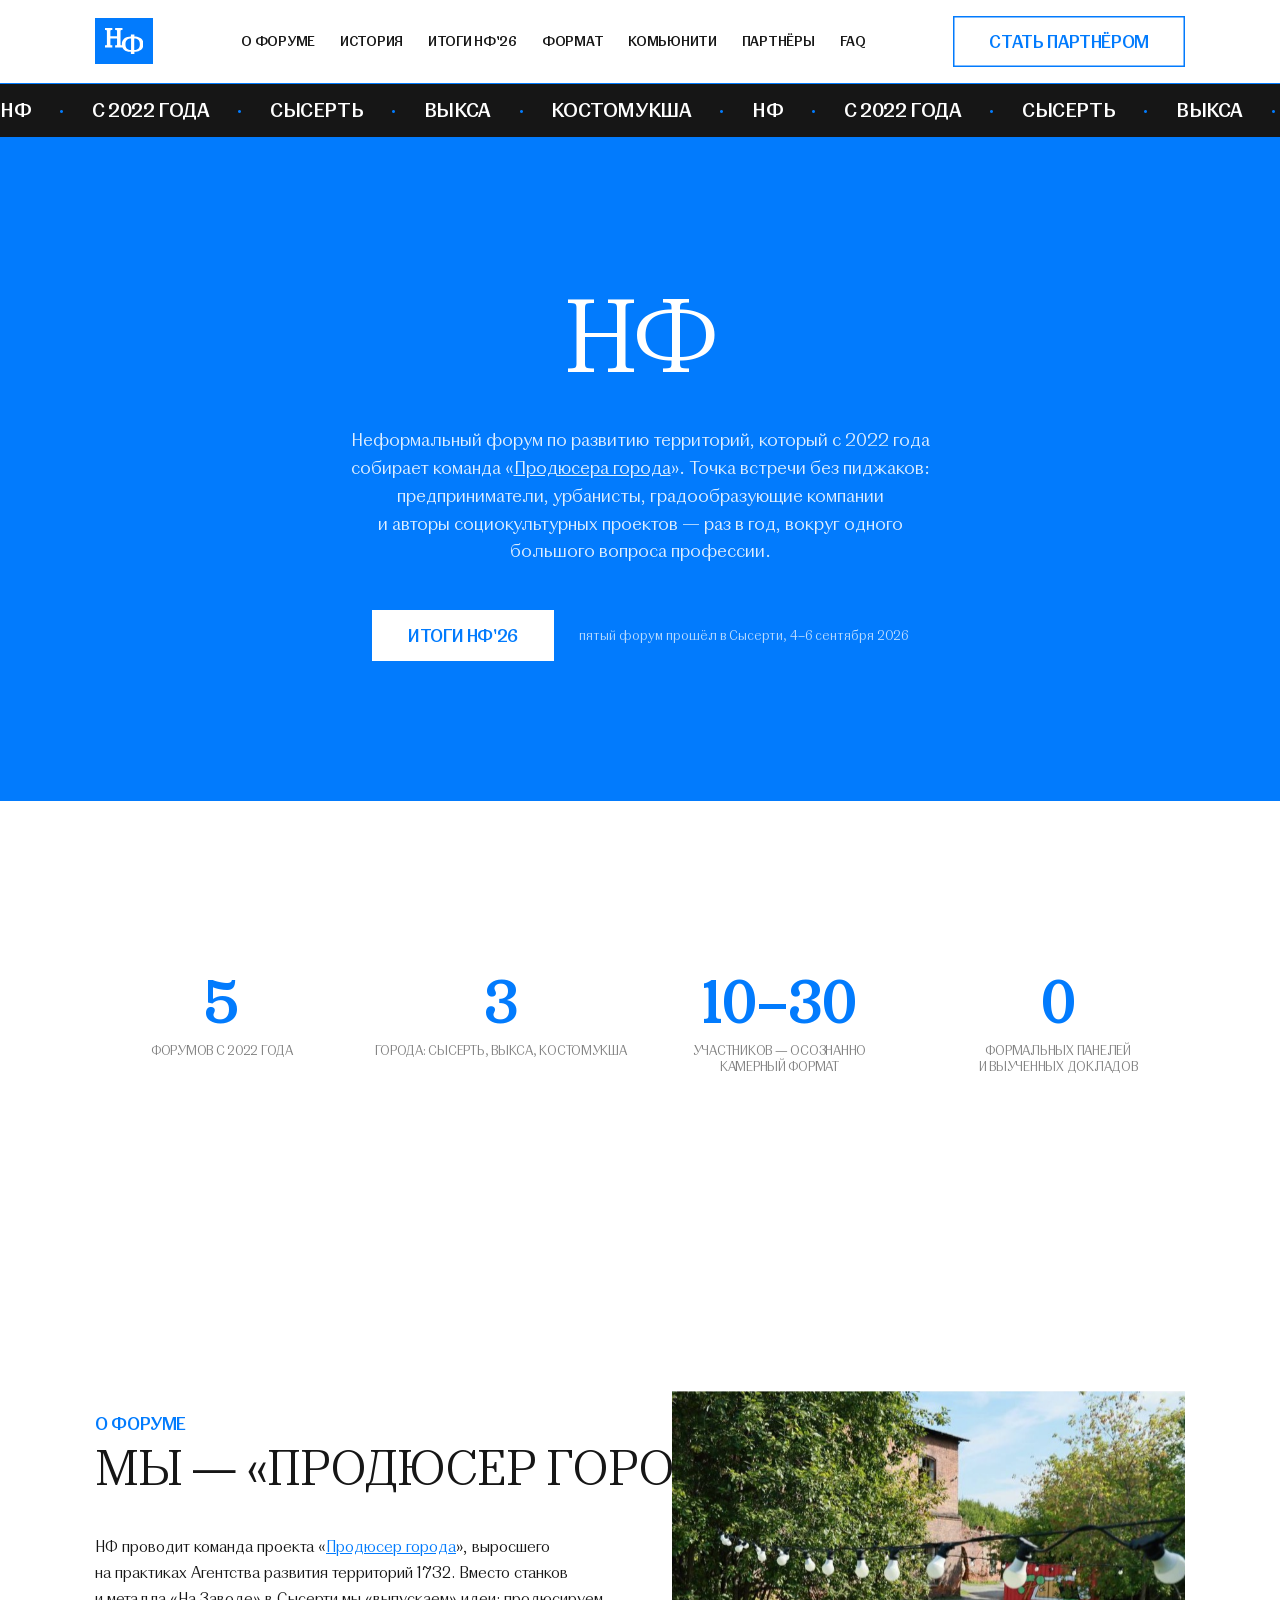
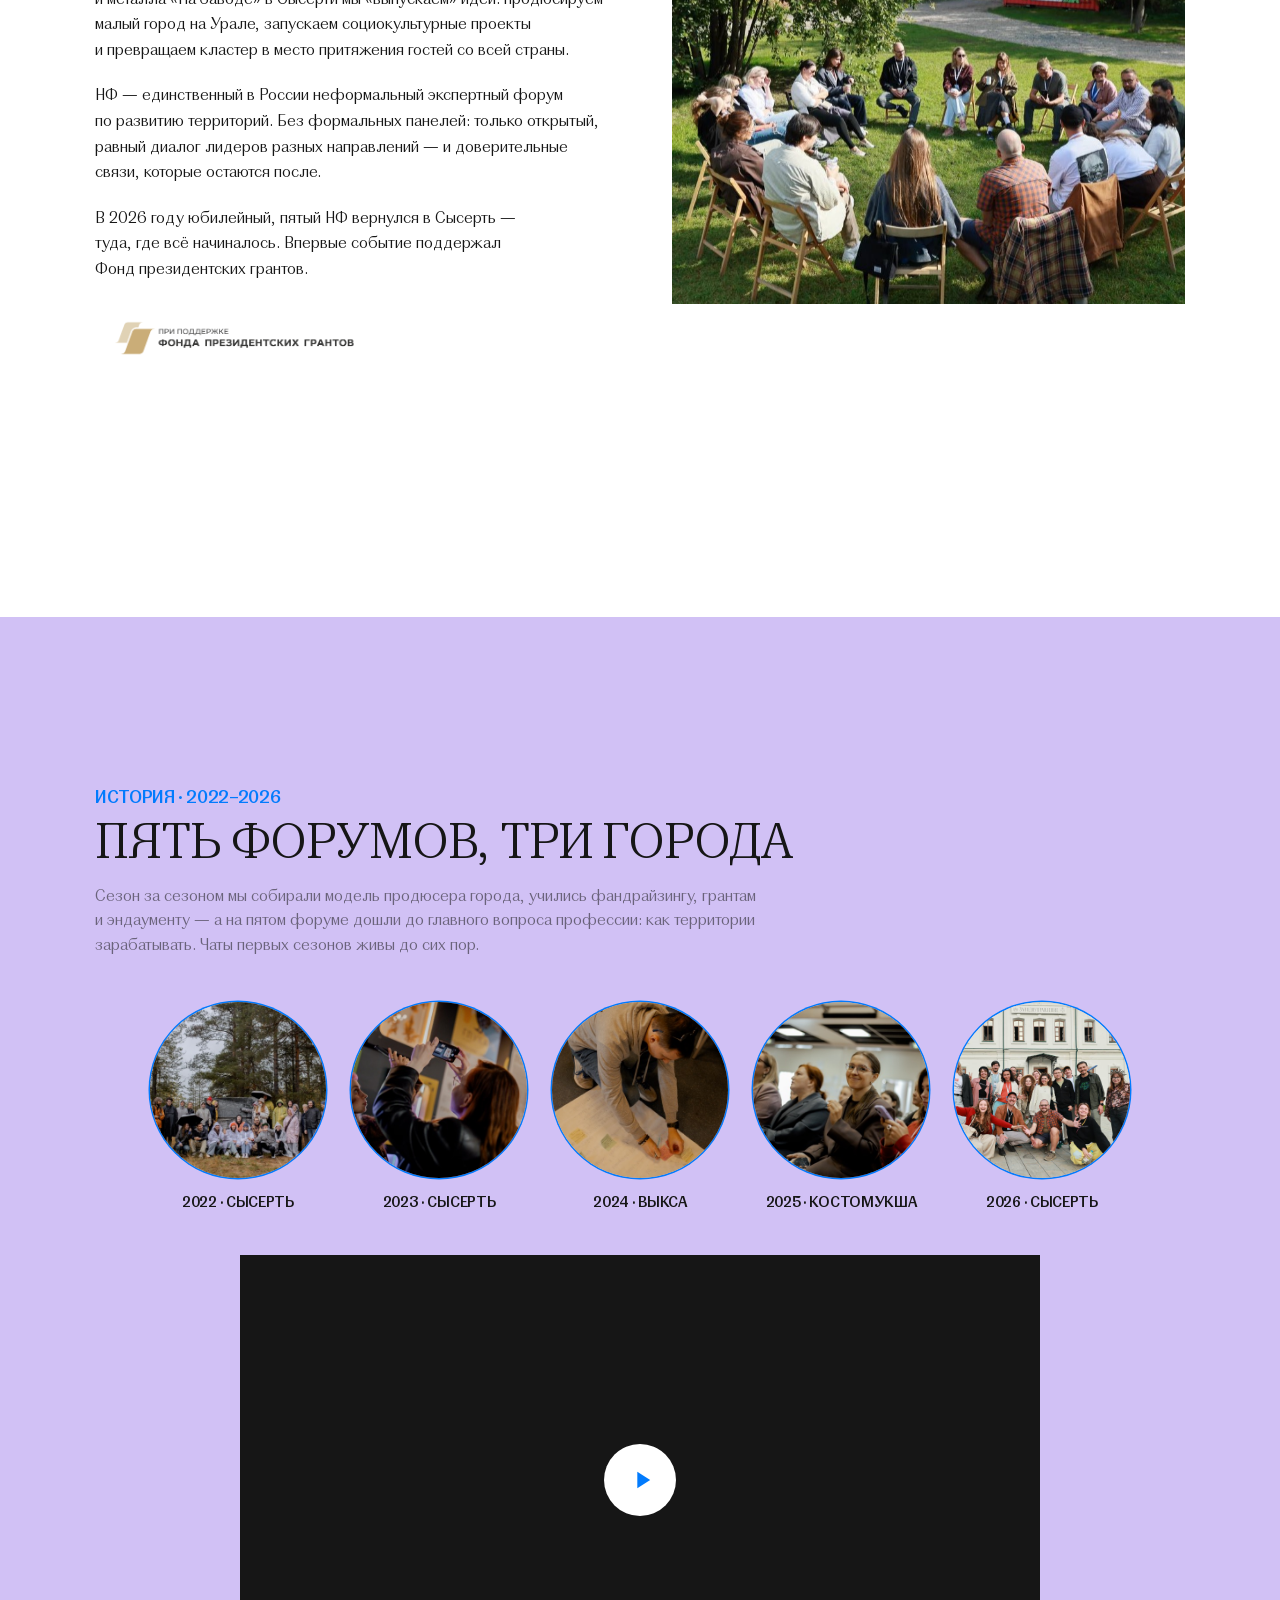
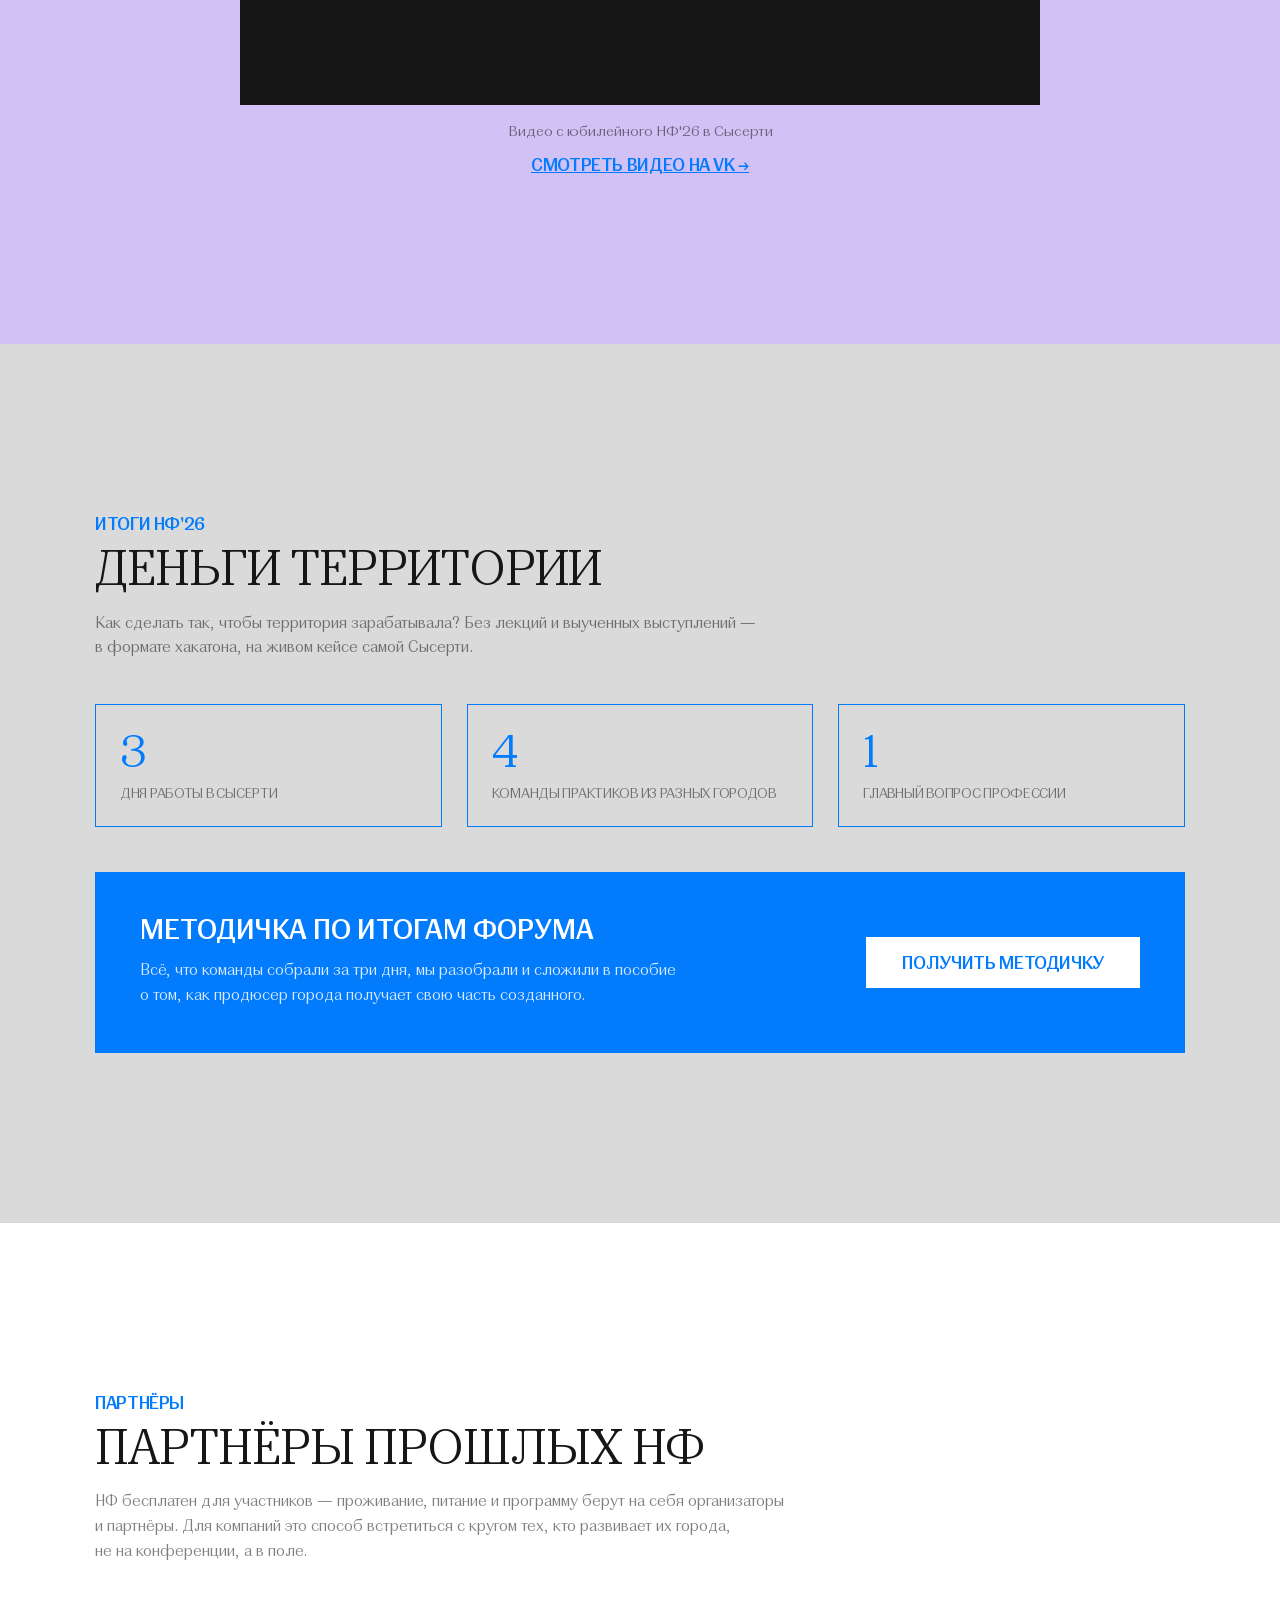
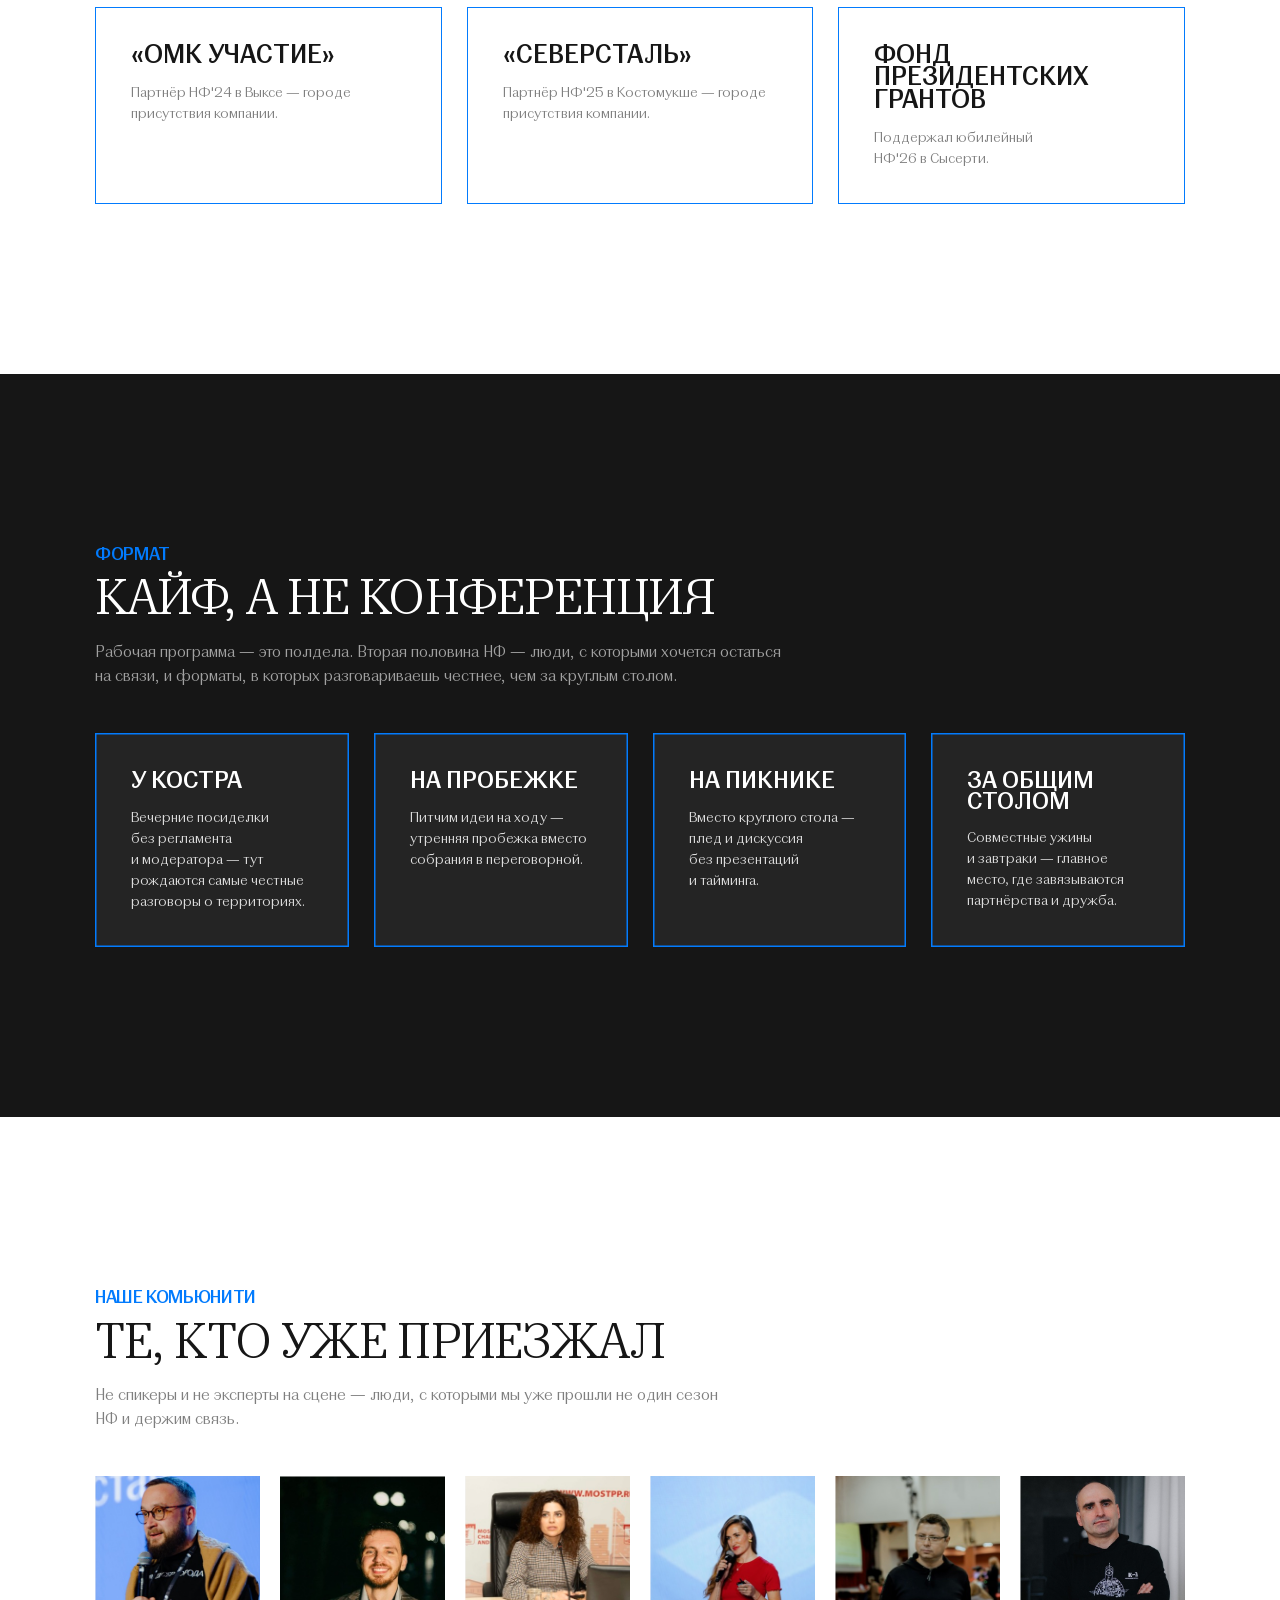
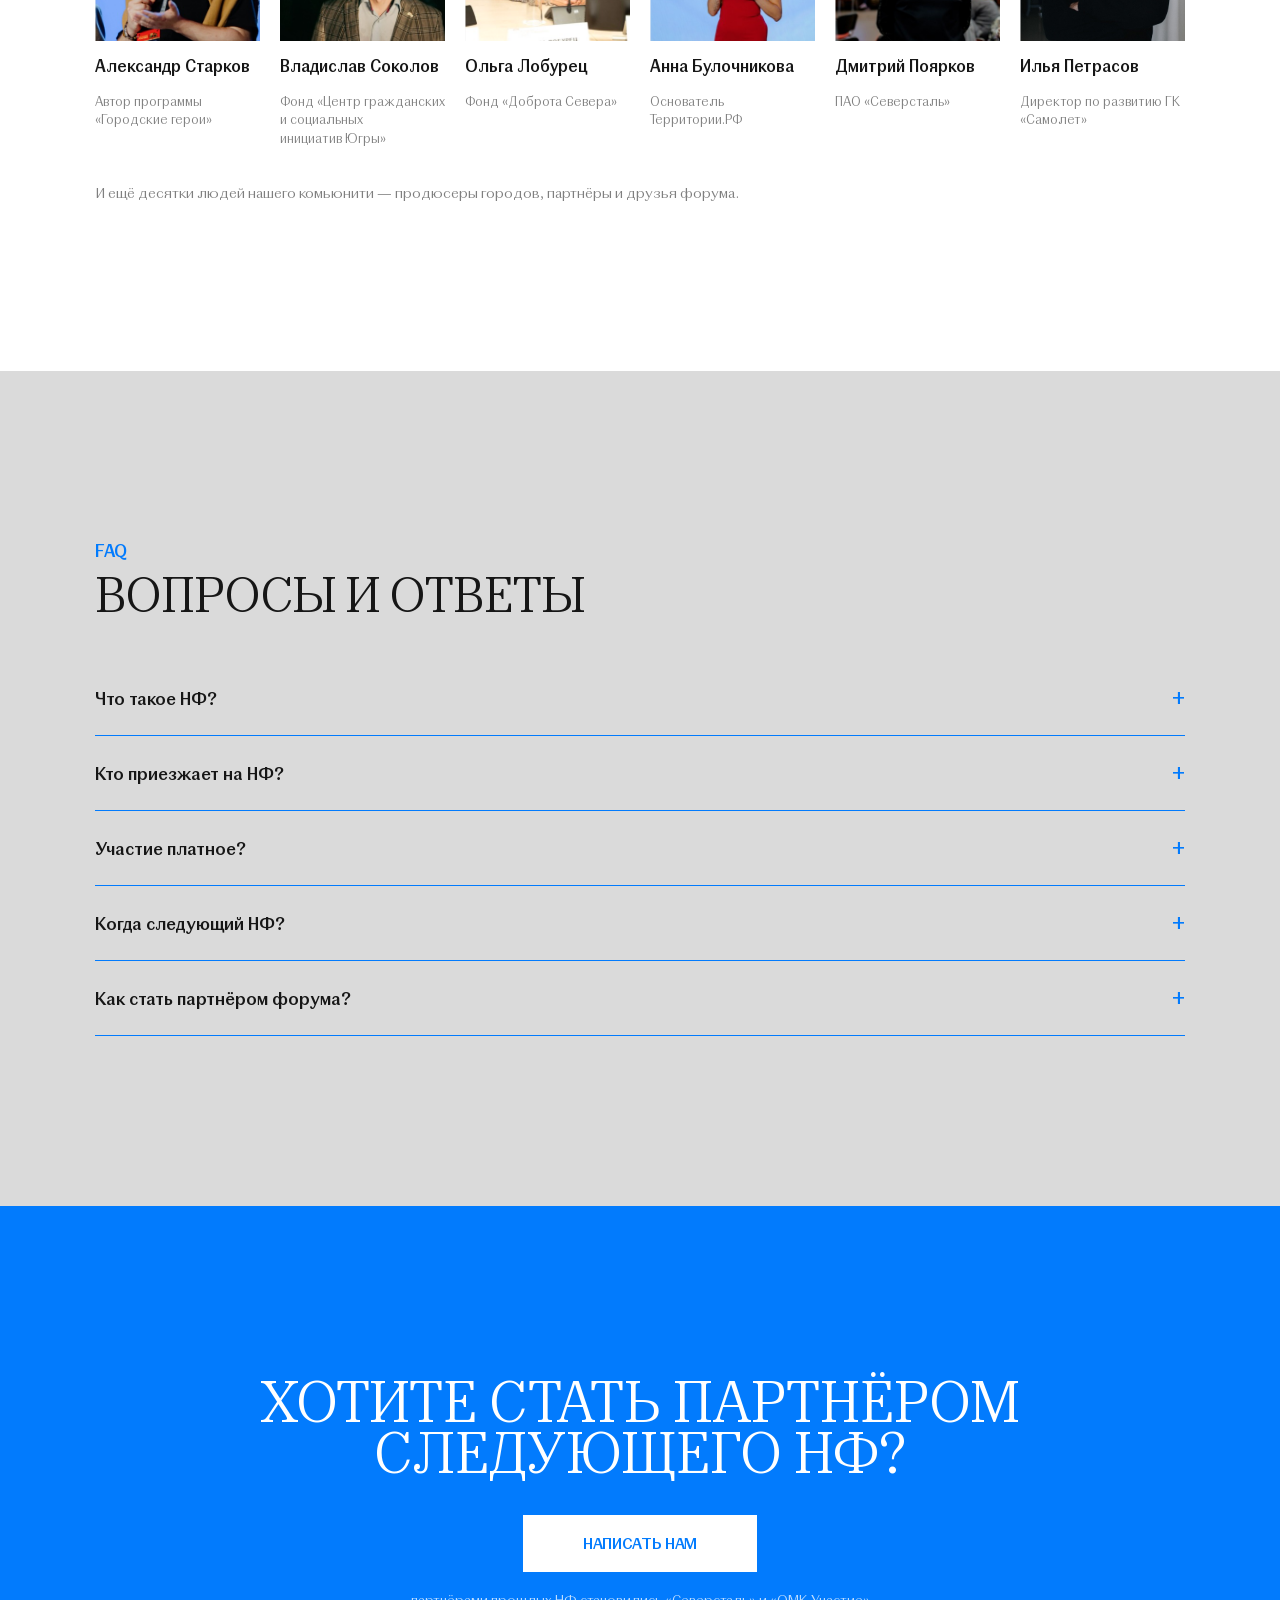
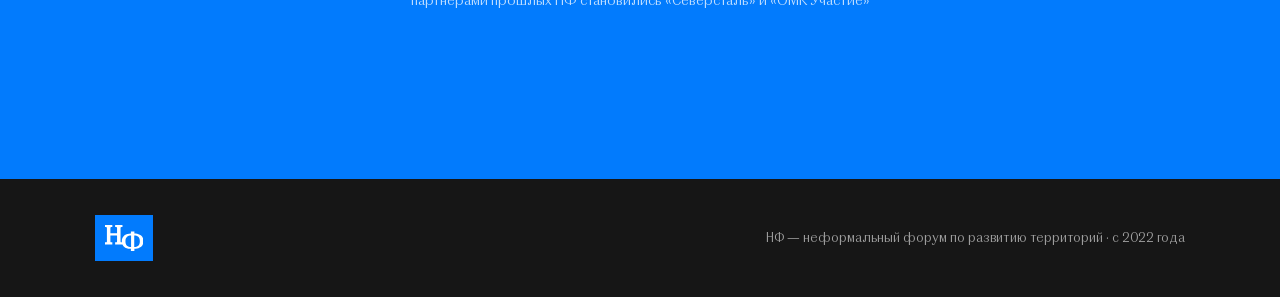
==== commit b2575d65: "Оптимизация изображений: кружки и портреты сжаты в 40–70 раз, lazy loading Страница похудела с ~35 М" ====
--- a/index.html
+++ b/index.html
@@ -357,7 +357,7 @@
 <div class="alumni-card" data-reveal><div class="alumni-photo"><image-slot id="alumni-3" shape="rect" placeholder="Фото" src="uploads/Ольга Лобурец.JPG"></image-slot></div><div class="name">Ольга Лобурец</div><div class="role">Фонд «Доброта Севера»</div></div>
 <div class="alumni-card" data-reveal><div class="alumni-photo"><image-slot id="alumni-4" shape="rect" placeholder="Фото" src="uploads/Анна Булочникова.JPG"></image-slot></div><div class="name">Анна Булочникова</div><div class="role">Основатель Территории.РФ</div></div>
 <div class="alumni-card" data-reveal><div class="alumni-photo"><image-slot id="alumni-5" shape="rect" placeholder="Фото" src="uploads/Дмитрий Поярков.JPG"></image-slot></div><div class="name">Дмитрий Поярков</div><div class="role">ПАО «Северсталь»</div></div>
-<div class="alumni-card" data-reveal><div class="alumni-photo"><image-slot id="alumni-6" shape="rect" placeholder="Фото" src="uploads/Илья Петрасов.PNG"></image-slot></div><div class="name">Илья Петрасов</div><div class="role">Директор по развитию ГК «Самолет»</div></div>
+<div class="alumni-card" data-reveal><div class="alumni-photo"><image-slot id="alumni-6" shape="rect" placeholder="Фото" src="uploads/Илья Петрасов-opt.jpg"></image-slot></div><div class="name">Илья Петрасов</div><div class="role">Директор по развитию ГК «Самолет»</div></div>
 </div>
 <p class="alumni-more">И ещё десятки людей нашего комьюнити — продюсеры городов, партнёры и друзья форума.</p>
 </div>
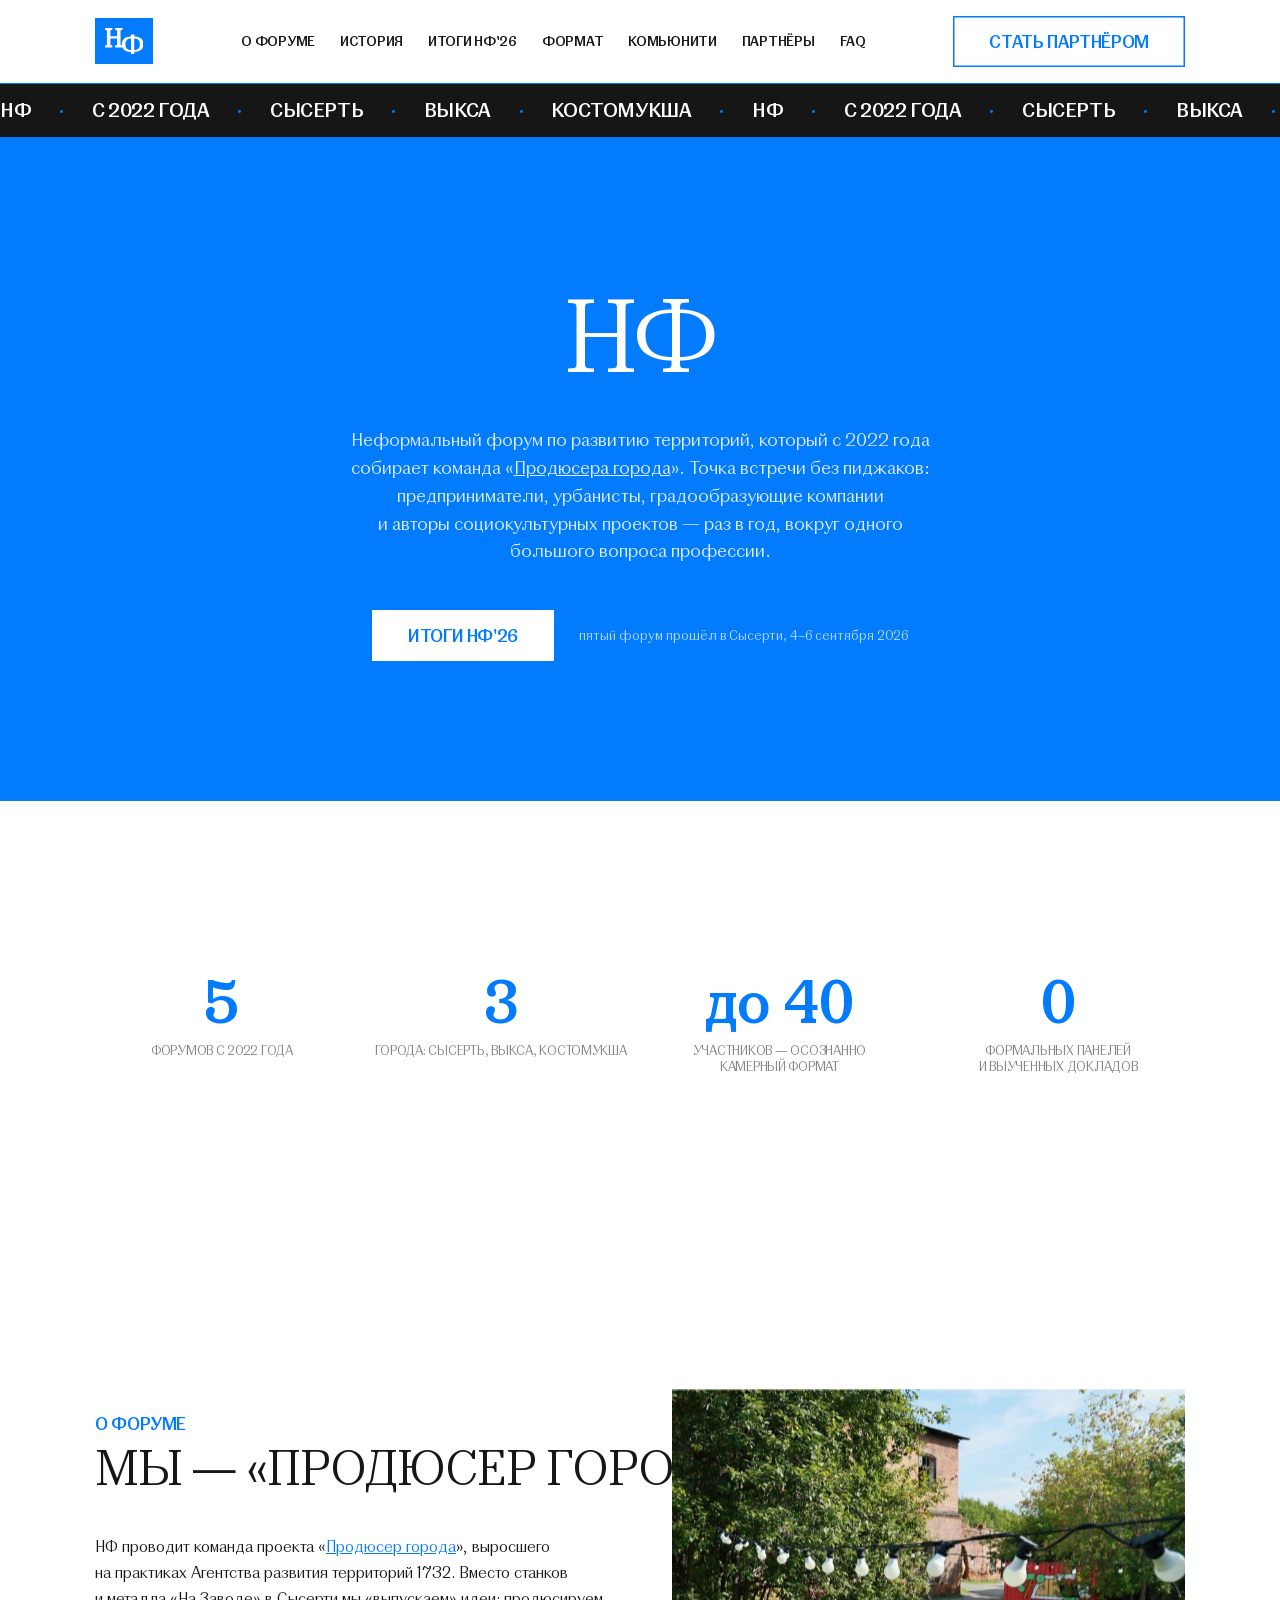
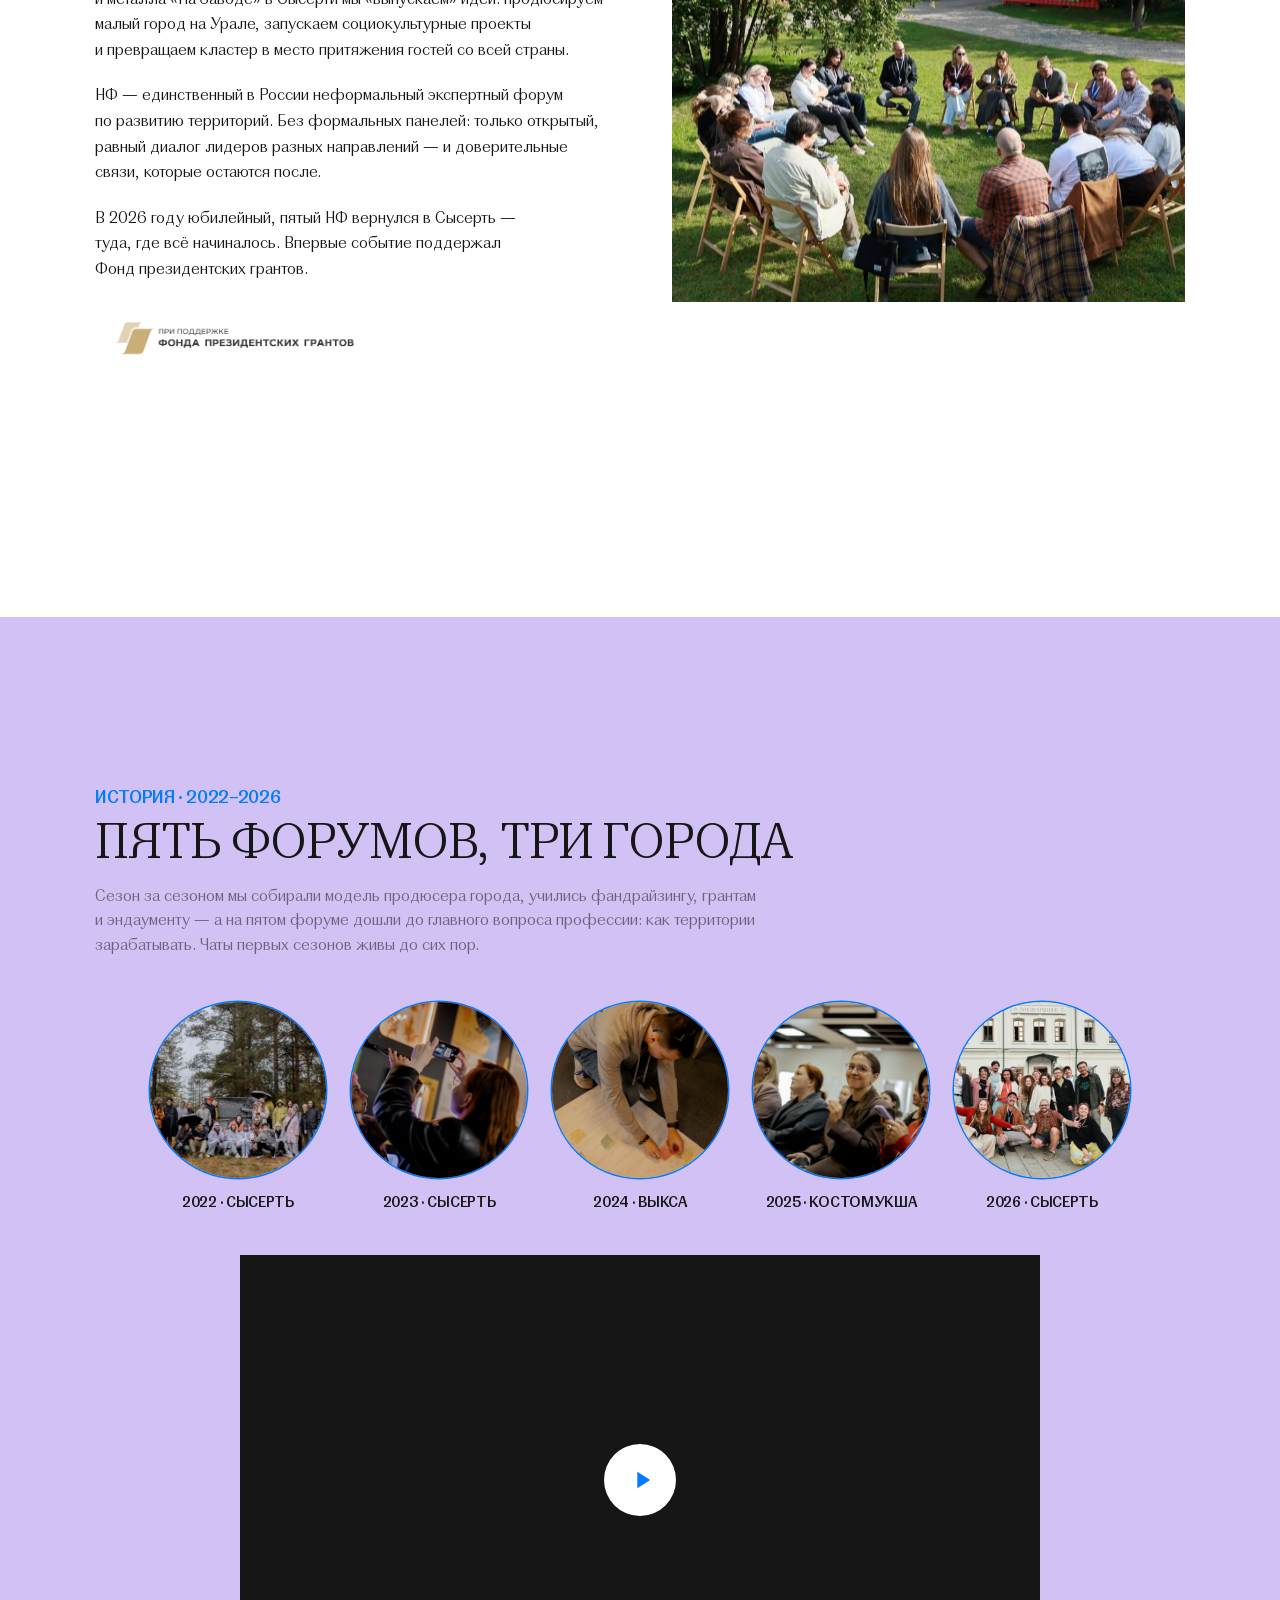
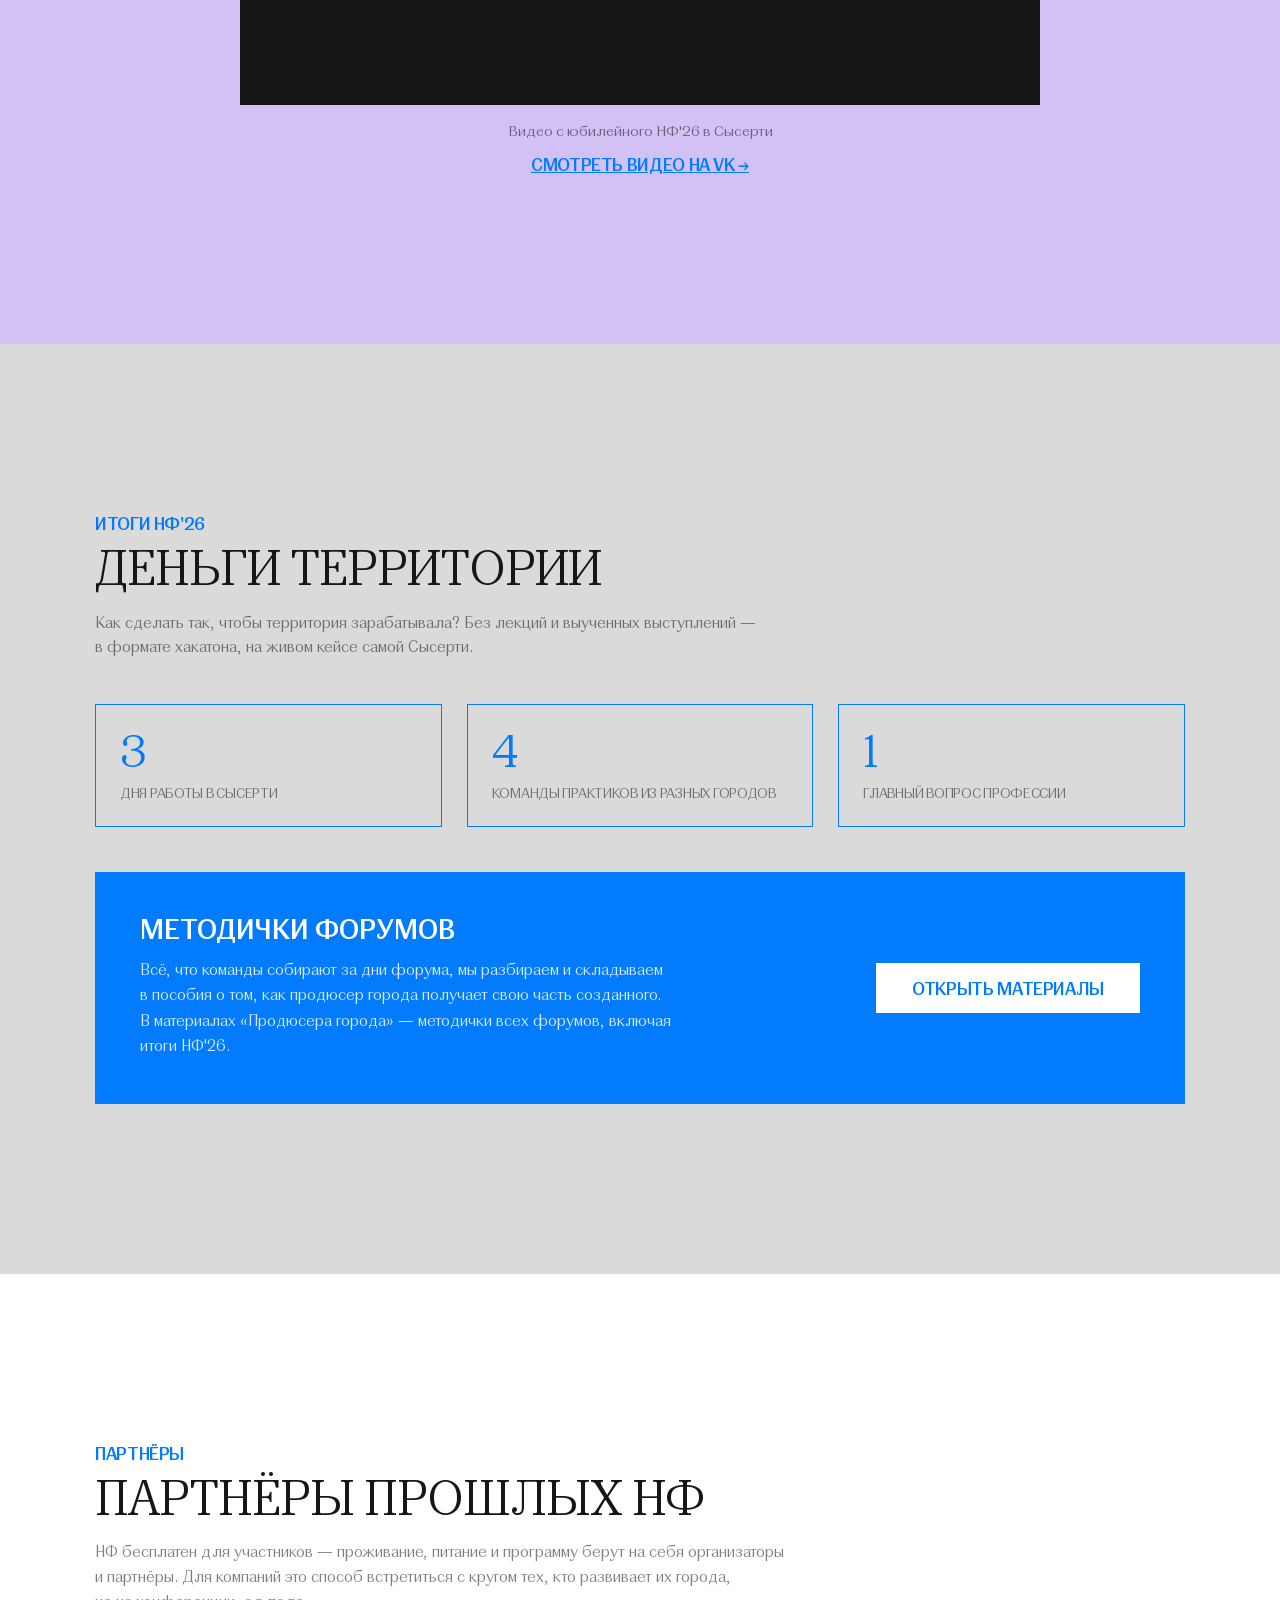
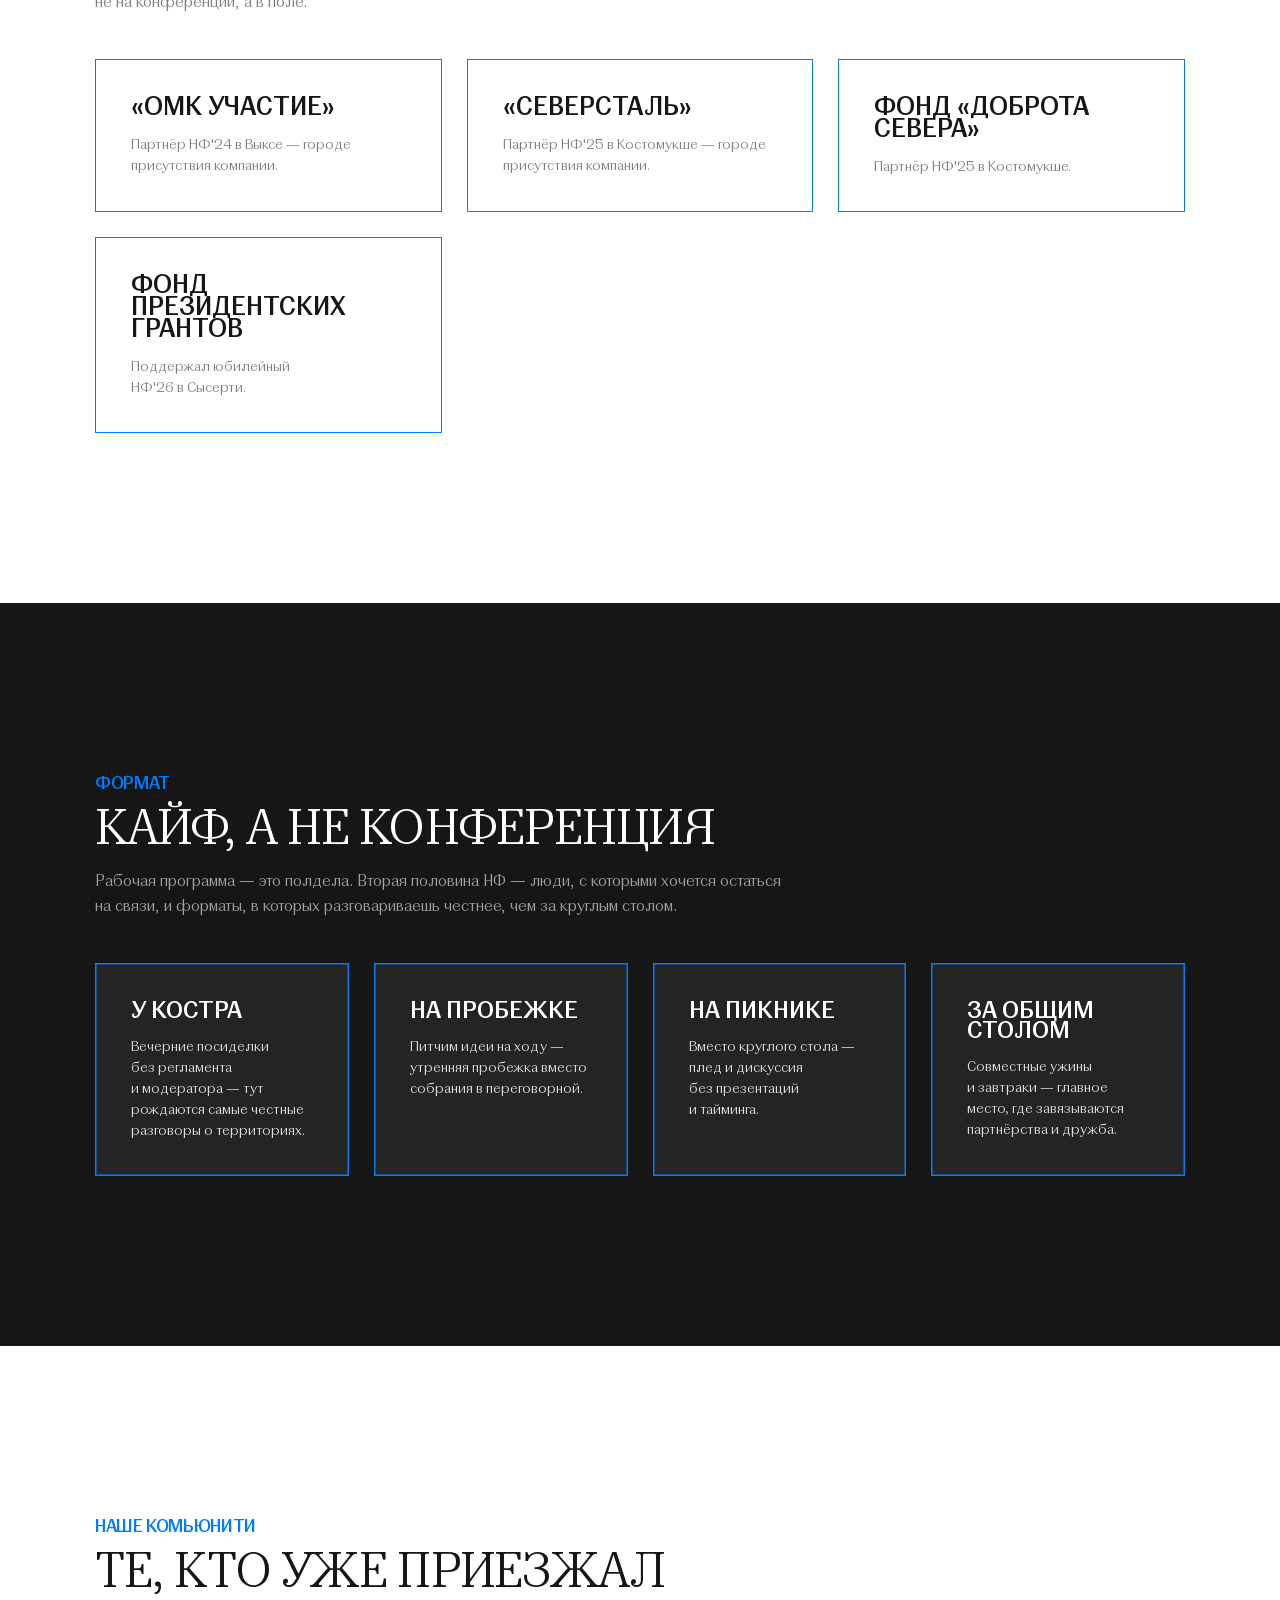
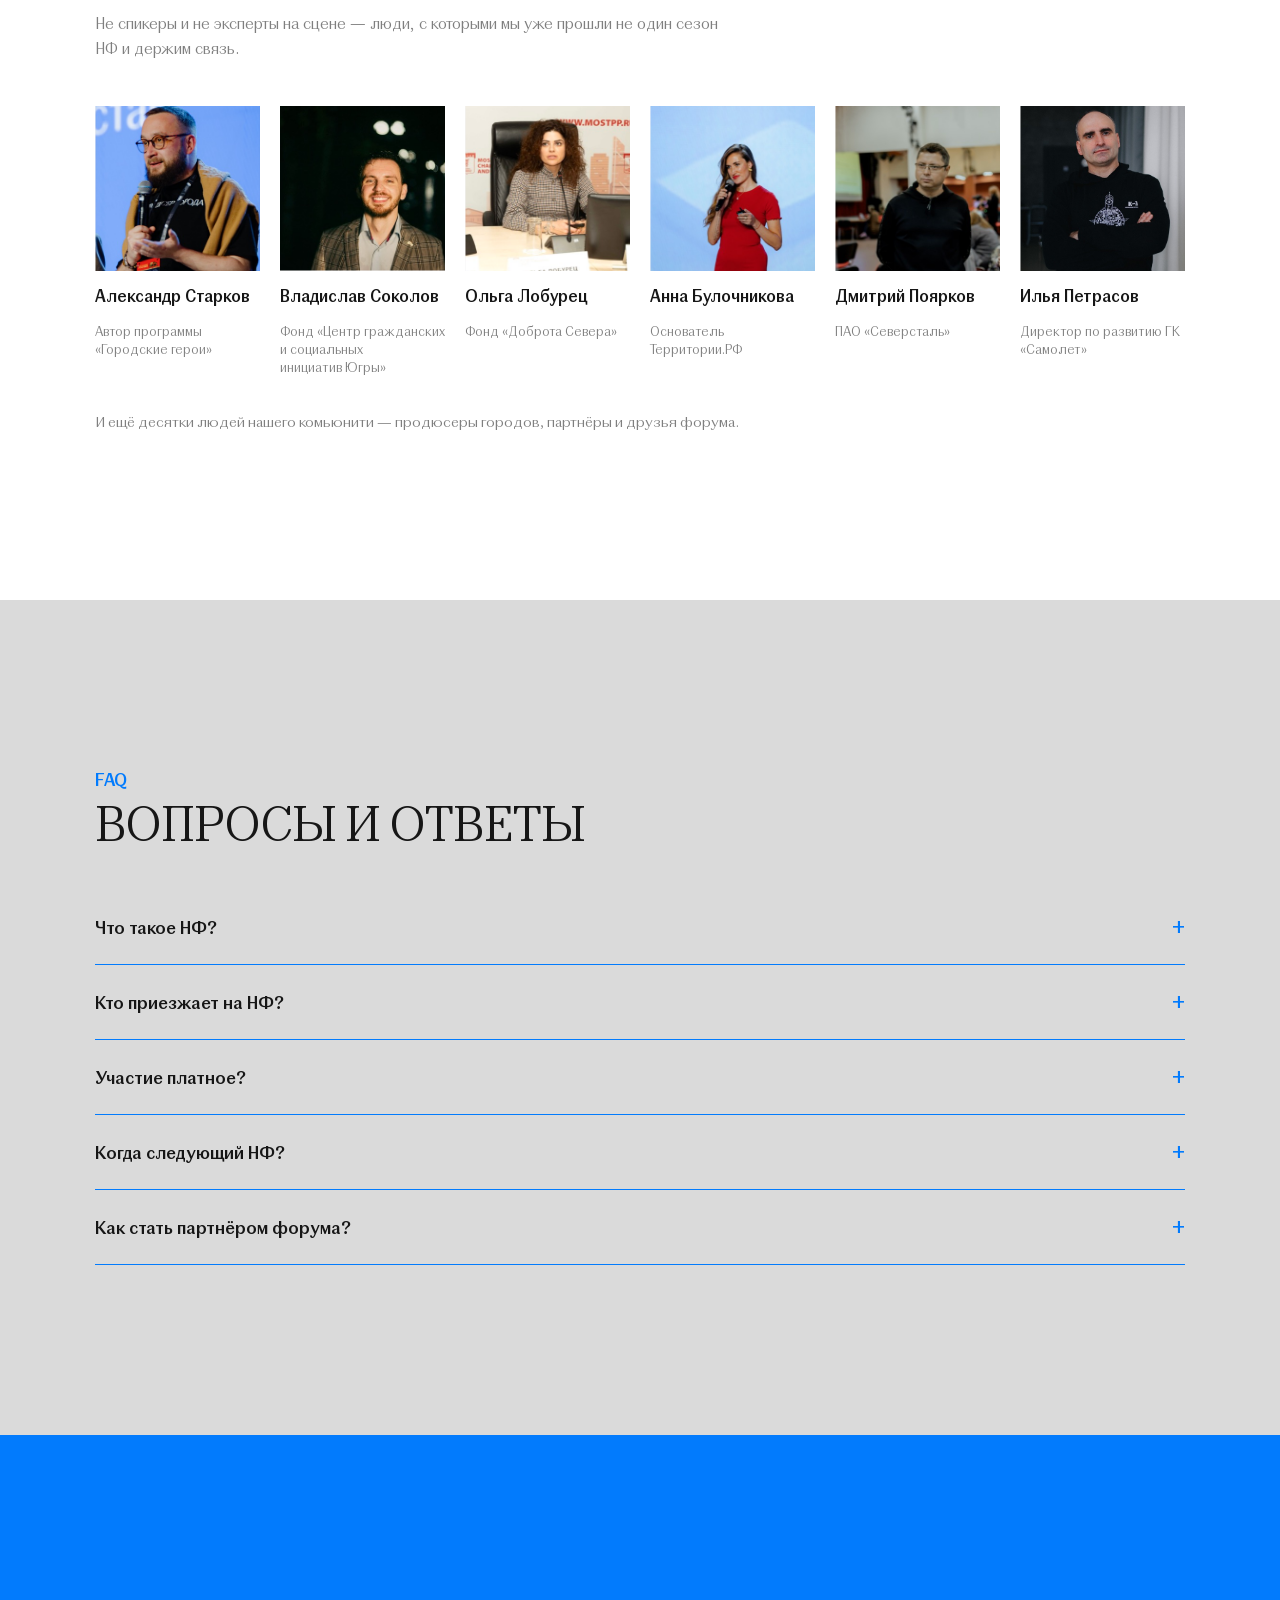
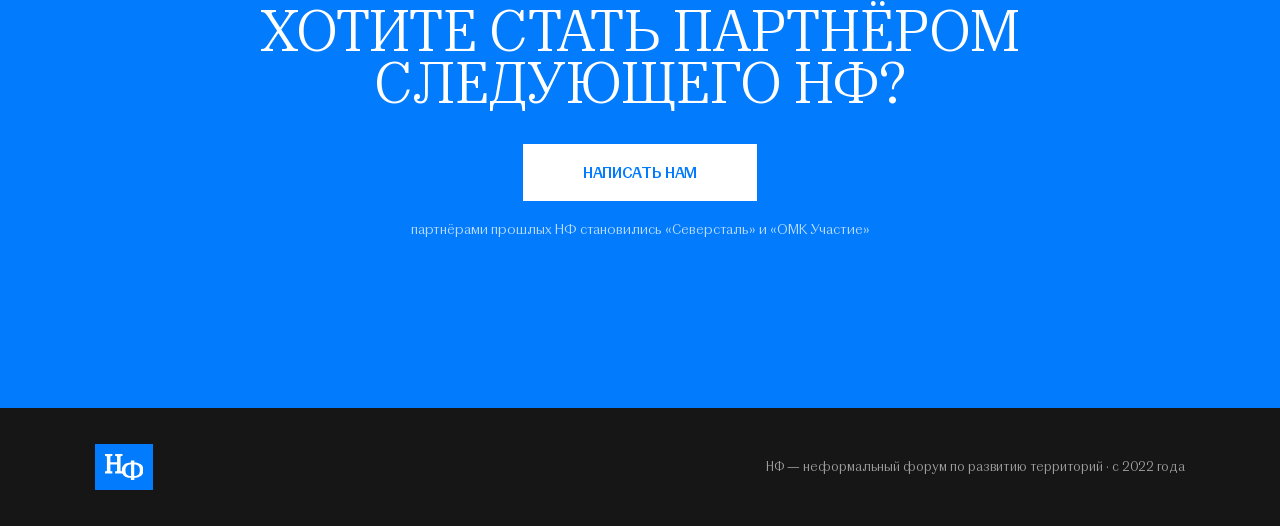
==== commit 0c391f71: "Правки НФ: до 40 участников, методички → материалы ПГ, партнёр НФ'25 Фонд «Доброта Севера» Co-Author" ====
--- a/index.html
+++ b/index.html
@@ -236,7 +236,7 @@
 <div class="wrap stats-grid">
 <div data-reveal><div class="stat-num" data-count="5">0</div><div class="stat-label">форумов с 2022 года</div></div>
 <div data-reveal><div class="stat-num" data-count="3">0</div><div class="stat-label">города: Сысерть, Выкса, Костомукша</div></div>
-<div data-reveal><div class="stat-num">10–30</div><div class="stat-label">участников — осознанно камерный формат</div></div>
+<div data-reveal><div class="stat-num">до 40</div><div class="stat-label">участников — осознанно камерный формат</div></div>
 <div data-reveal><div class="stat-num">0</div><div class="stat-label">формальных панелей и выученных докладов</div></div>
 </div>
 </section>
@@ -293,10 +293,10 @@
 </div>
 <div class="results-card" data-reveal>
 <div>
-<h3>Методичка по итогам форума</h3>
-<p>Всё, что команды собрали за три дня, мы разобрали и сложили в пособие о том, как продюсер города получает свою часть созданного.</p>
-</div>
-<a class="btn" id="cta-methodichka" href="https://producergoroda.ru/materials.html" target="_blank" rel="noopener">Получить методичку</a>
+<h3>Методички форумов</h3>
+<p>Всё, что команды собирают за дни форума, мы разбираем и складываем в пособия о том, как продюсер города получает свою часть созданного. В материалах «Продюсера города» — методички всех форумов, включая итоги НФ'26.</p>
+</div>
+<a class="btn" id="cta-methodichka" href="https://producergoroda.ru/materials.html" target="_blank" rel="noopener">Открыть материалы</a>
 </div>
 </div>
 </section>
@@ -311,6 +311,7 @@
 <div class="partners-grid">
 <div class="partner-card" data-reveal><div class="p-name">«ОМК Участие»</div><p>Партнёр НФ'24 в Выксе — городе присутствия компании.</p></div>
 <div class="partner-card" data-reveal><div class="p-name">«Северсталь»</div><p>Партнёр НФ'25 в Костомукше — городе присутствия компании.</p></div>
+<div class="partner-card" data-reveal><div class="p-name">Фонд «Доброта Севера»</div><p>Партнёр НФ'25 в Костомукше.</p></div>
 <div class="partner-card" data-reveal><div class="p-name">Фонд президентских грантов</div><p>Поддержал юбилейный НФ'26 в Сысерти.</p></div>
 </div>
 </div>
@@ -370,7 +371,7 @@
 <h2>Вопросы и ответы</h2>
 </div>
 <div class="faq-list">
-<div class="faq-item" data-reveal><button class="faq-q"><span>Что такое НФ?</span><span class="plus">+</span></button><div class="faq-a"><p>Неформальный форум по развитию территорий. Раз в год мы собираем 10–30 практиков — продюсеров городов, представителей фондов, бизнеса и муниципалитетов — на три дня честного разговора об одном большом вопросе профессии. Без сцены, без панелей, без пиджаков.</p></div></div>
+<div class="faq-item" data-reveal><button class="faq-q"><span>Что такое НФ?</span><span class="plus">+</span></button><div class="faq-a"><p>Неформальный форум по развитию территорий. Раз в год мы собираем до 40 практиков — продюсеров городов, представителей фондов, бизнеса и муниципалитетов — на три дня честного разговора об одном большом вопросе профессии. Без сцены, без панелей, без пиджаков.</p></div></div>
 <div class="faq-item" data-reveal><button class="faq-q"><span>Кто приезжает на НФ?</span><span class="plus">+</span></button><div class="faq-a"><p>Любой, кто впрягается в развитие территорий: продюсеры городов, представители фондов, бизнеса, муниципалитетов — и все, кто не боится слова «неформальный» в названии. На каждый форум мы проводим отбор — нам важно собрать по-настоящему увлечённых людей, идущих к общей цели.</p></div></div>
 <div class="faq-item" data-reveal><button class="faq-q"><span>Участие платное?</span><span class="plus">+</span></button><div class="faq-a"><p>Нет, и это не подвох. Для всех, кто проходит отбор, участие бесплатное: проживание, питание и программа — с нас, включая костёр и хорошее настроение. С участников — добраться до города форума и привезти свой опыт и энергию.</p></div></div>
 <div class="faq-item" data-reveal><button class="faq-q"><span>Когда следующий НФ?</span><span class="plus">+</span></button><div class="faq-a"><p>Открытый набор на следующий форум анонсируем здесь и в канале «<a href="https://t.me/producer_goroda" target="_blank" rel="noopener">Продюсер города</a>». Подпишитесь, чтобы не пропустить, — заявок всегда сильно больше, чем мест.</p></div></div>
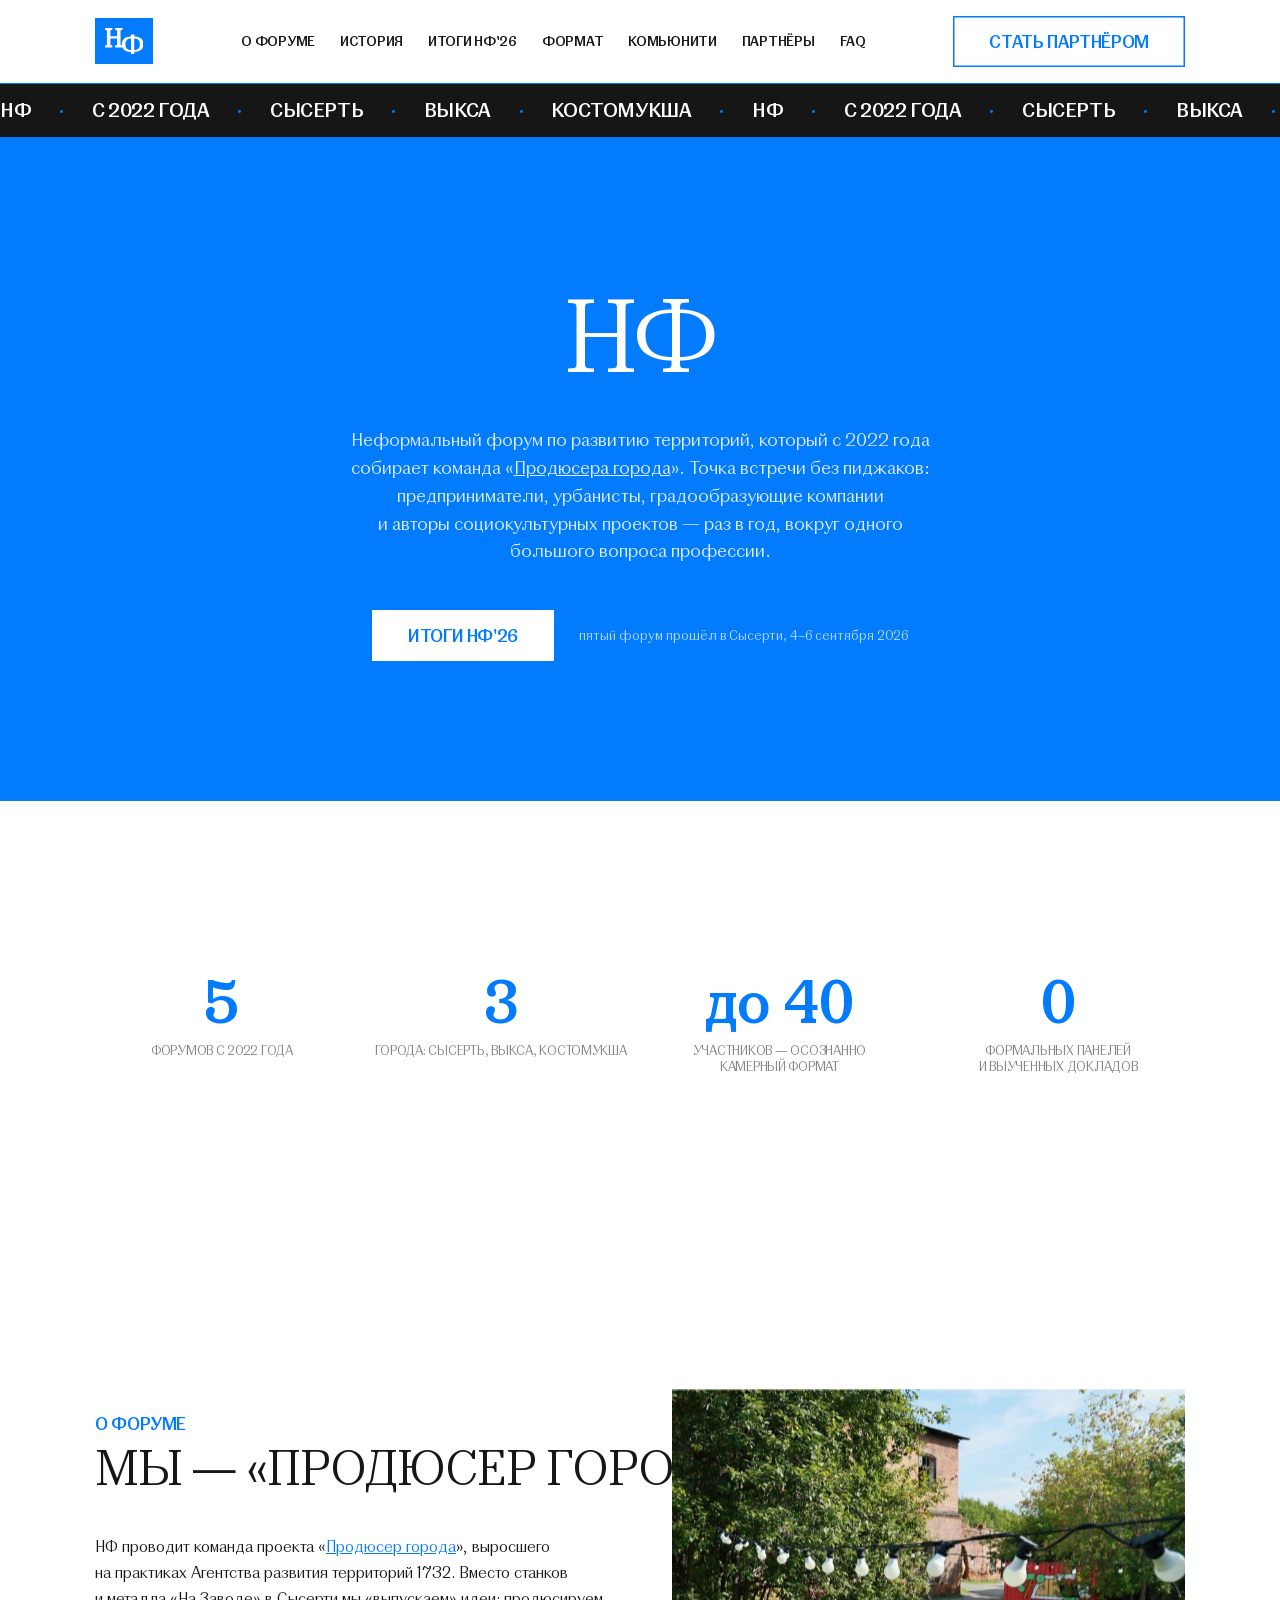
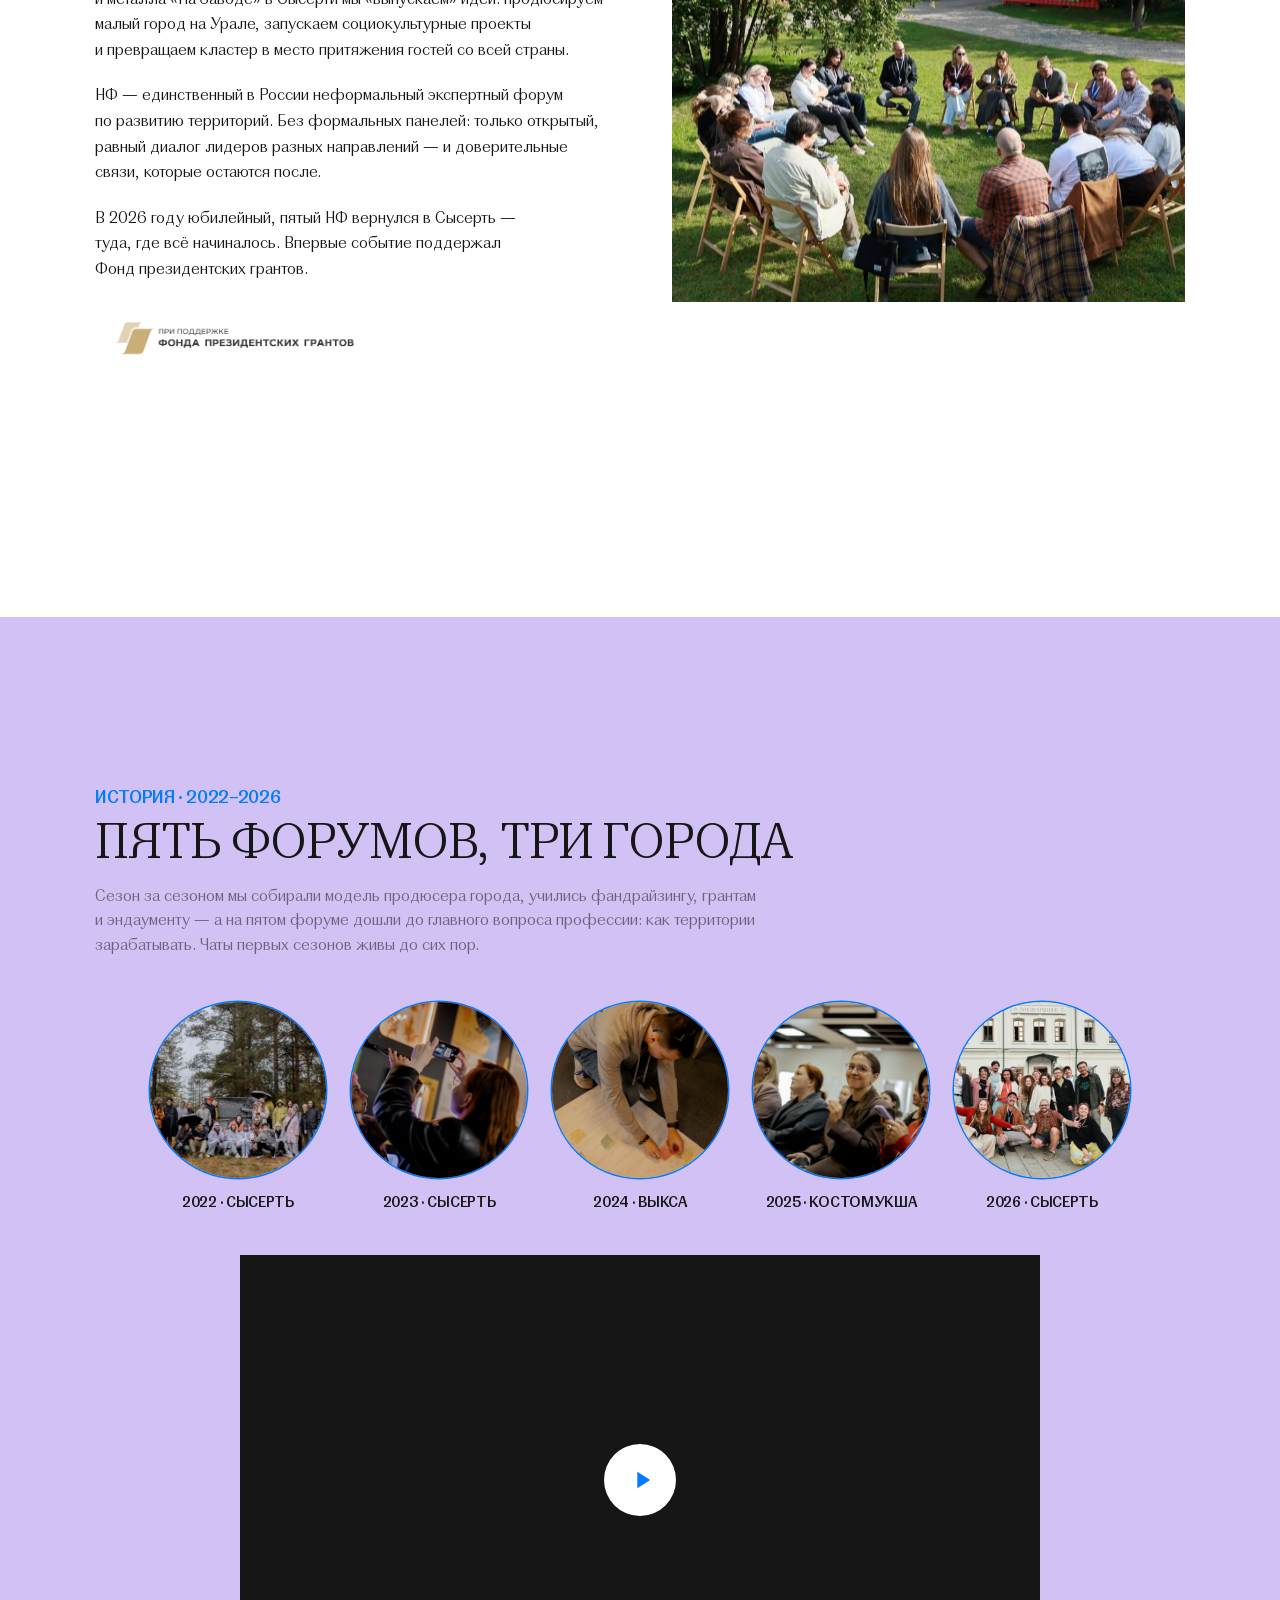
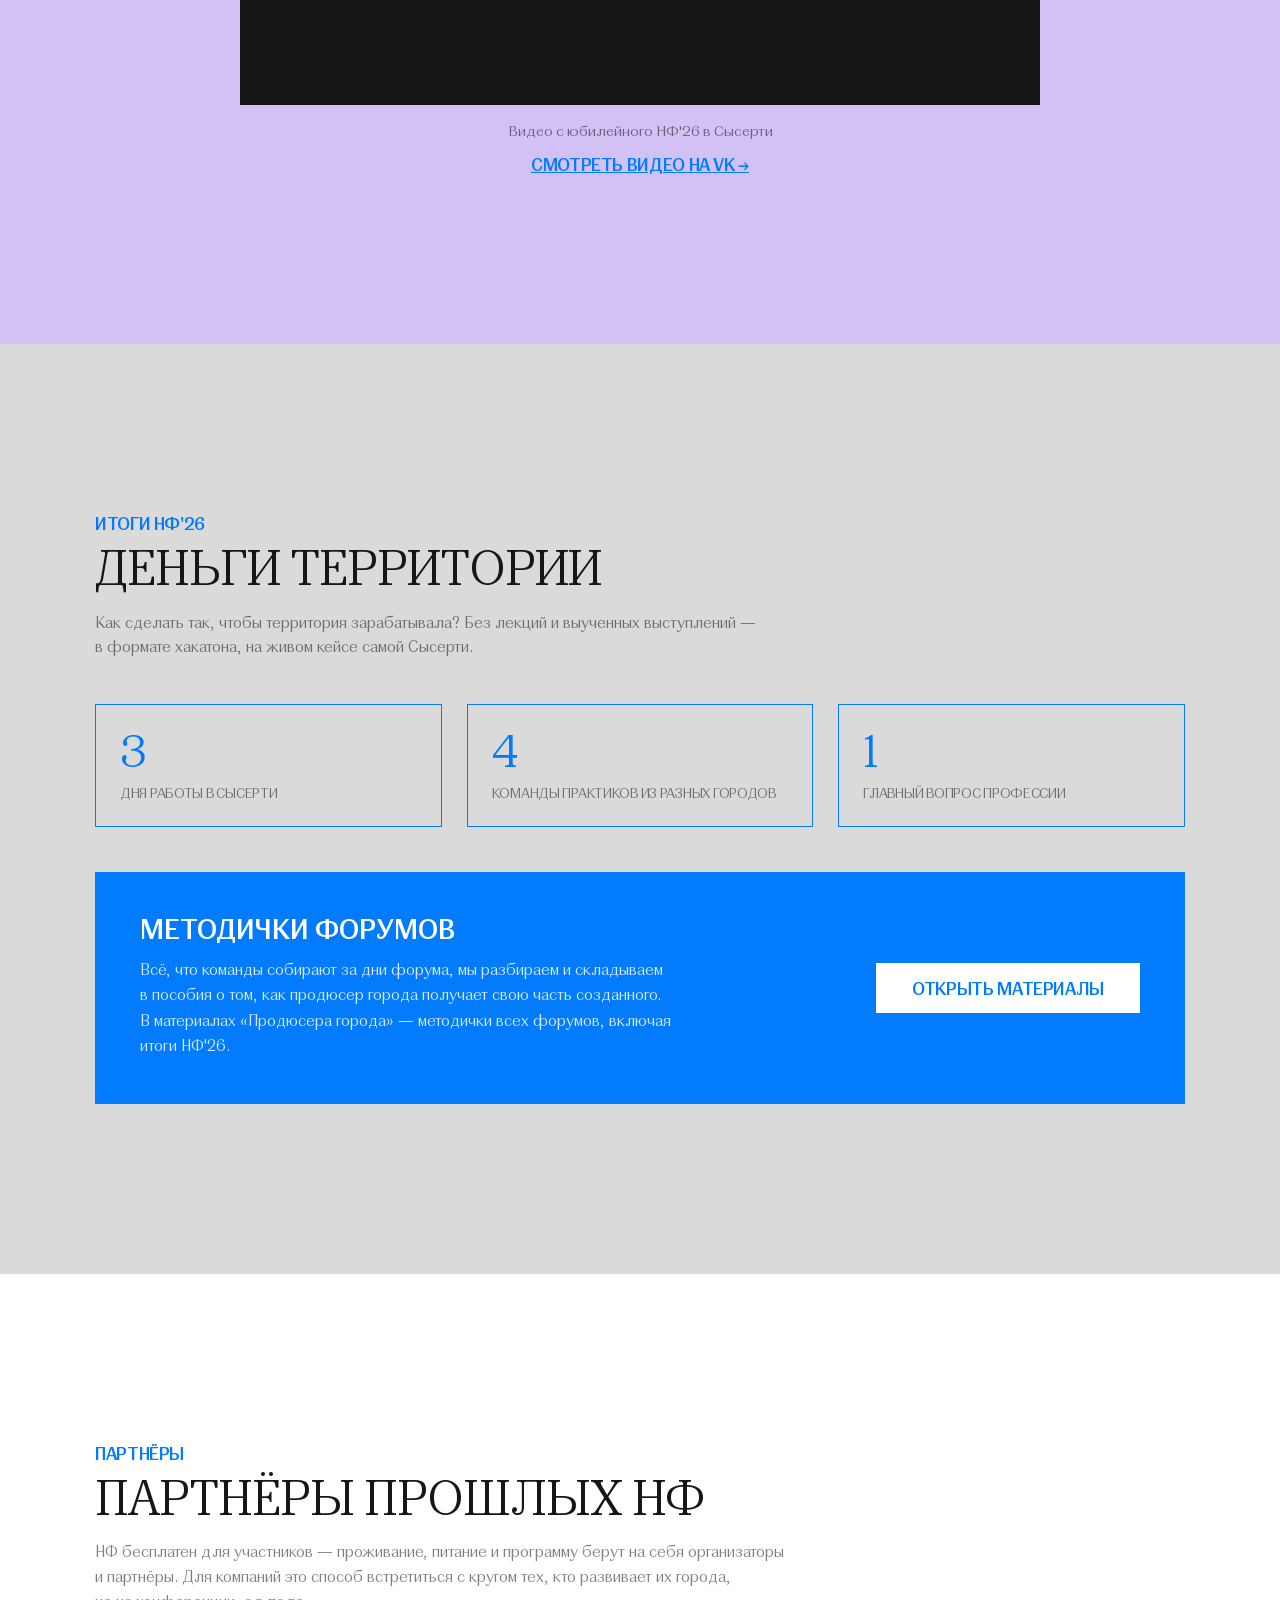
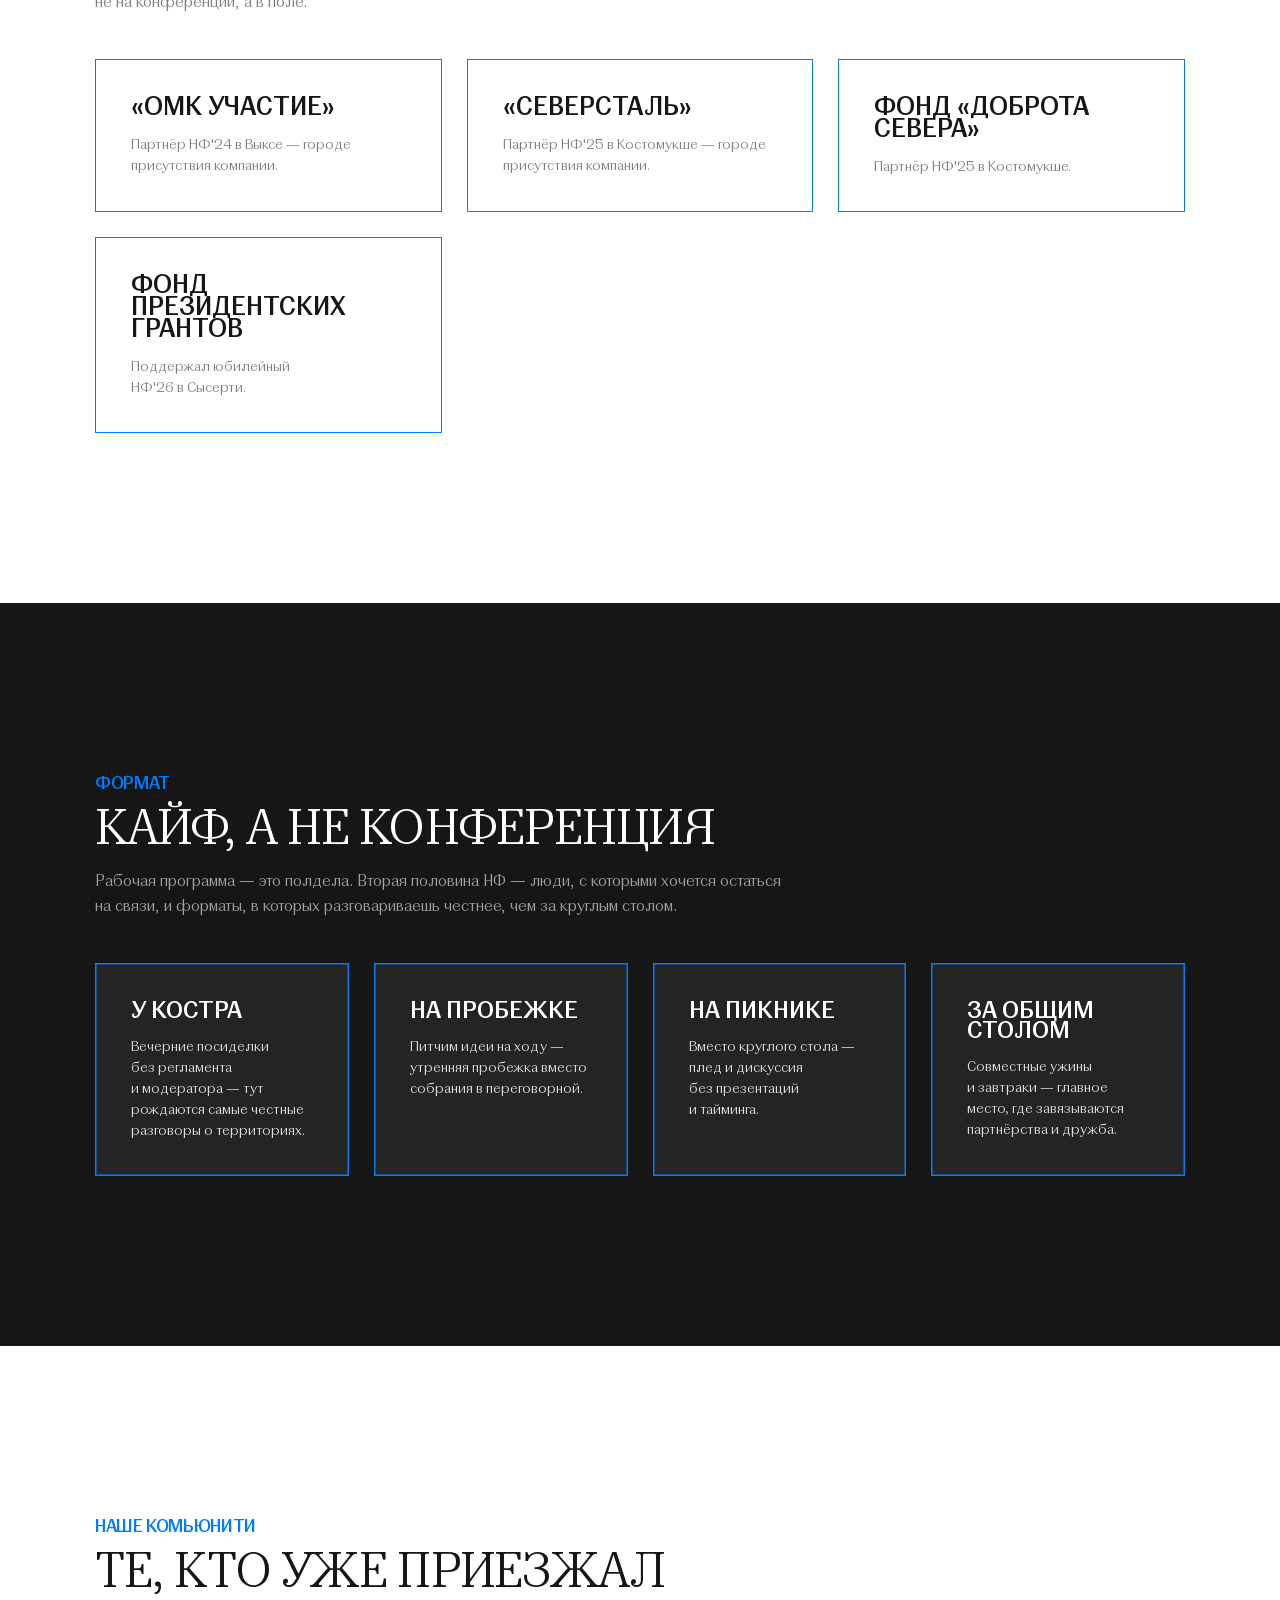
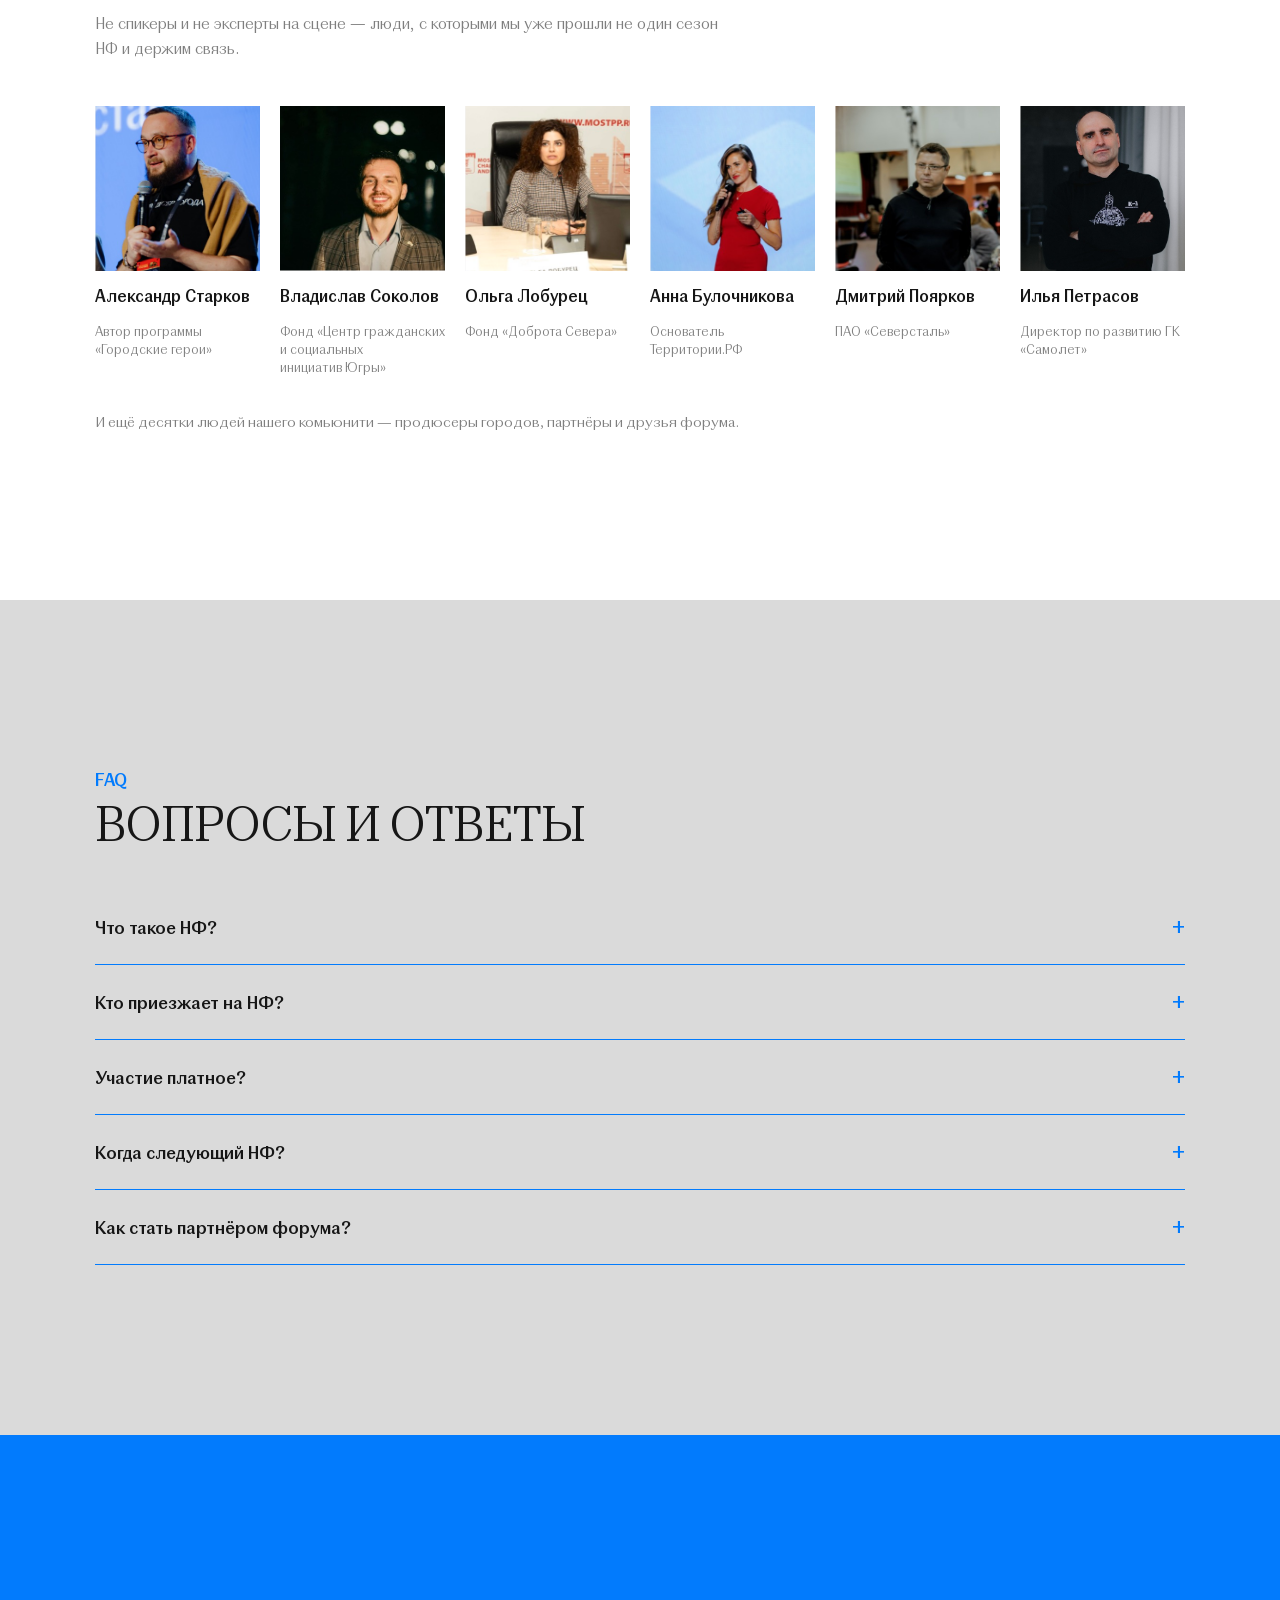
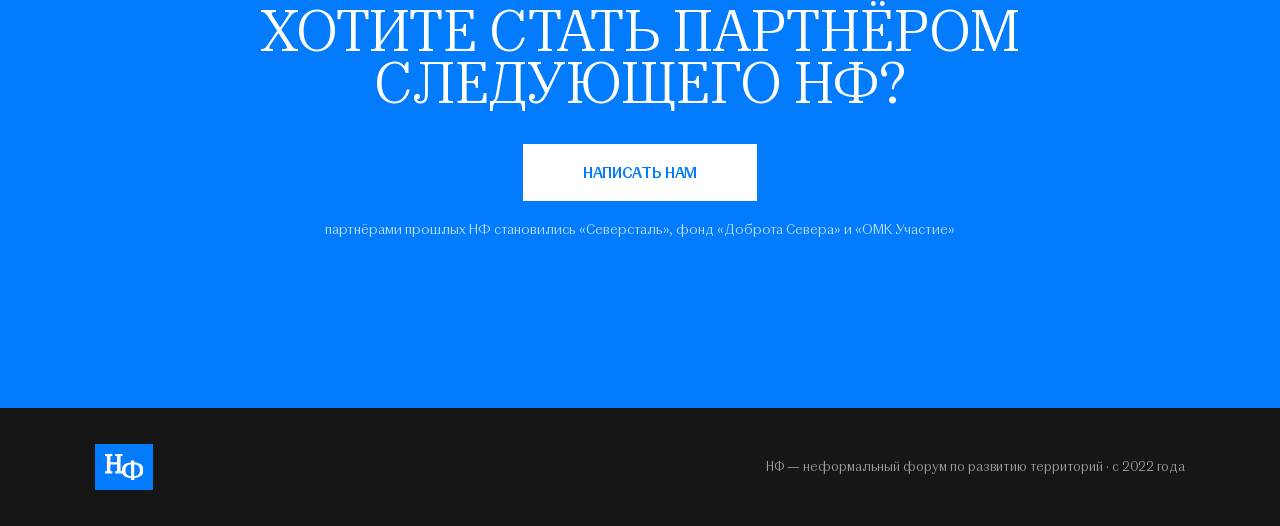
==== commit 24d7f54b: "Фонд «Доброта Севера» добавлен в перечни партнёров (FAQ и подпись) Co-Authored-By: Claude Opus 4.8 (" ====
--- a/index.html
+++ b/index.html
@@ -375,7 +375,7 @@
 <div class="faq-item" data-reveal><button class="faq-q"><span>Кто приезжает на НФ?</span><span class="plus">+</span></button><div class="faq-a"><p>Любой, кто впрягается в развитие территорий: продюсеры городов, представители фондов, бизнеса, муниципалитетов — и все, кто не боится слова «неформальный» в названии. На каждый форум мы проводим отбор — нам важно собрать по-настоящему увлечённых людей, идущих к общей цели.</p></div></div>
 <div class="faq-item" data-reveal><button class="faq-q"><span>Участие платное?</span><span class="plus">+</span></button><div class="faq-a"><p>Нет, и это не подвох. Для всех, кто проходит отбор, участие бесплатное: проживание, питание и программа — с нас, включая костёр и хорошее настроение. С участников — добраться до города форума и привезти свой опыт и энергию.</p></div></div>
 <div class="faq-item" data-reveal><button class="faq-q"><span>Когда следующий НФ?</span><span class="plus">+</span></button><div class="faq-a"><p>Открытый набор на следующий форум анонсируем здесь и в канале «<a href="https://t.me/producer_goroda" target="_blank" rel="noopener">Продюсер города</a>». Подпишитесь, чтобы не пропустить, — заявок всегда сильно больше, чем мест.</p></div></div>
-<div class="faq-item" data-reveal><button class="faq-q"><span>Как стать партнёром форума?</span><span class="plus">+</span></button><div class="faq-a"><p>Напишите нам на <a href="mailto:producergoroda@yandex.ru">producergoroda@yandex.ru</a> — расскажем о форматах. Партнёрами прошлых НФ становились «Северсталь» и «ОМК Участие», а в 2026 году форум поддержал Фонд президентских грантов.</p></div></div></div>
+<div class="faq-item" data-reveal><button class="faq-q"><span>Как стать партнёром форума?</span><span class="plus">+</span></button><div class="faq-a"><p>Напишите нам на <a href="mailto:producergoroda@yandex.ru">producergoroda@yandex.ru</a> — расскажем о форматах. Партнёрами прошлых НФ становились «Северсталь», фонд «Доброта Севера» и «ОМК Участие», а в 2026 году форум поддержал Фонд президентских грантов.</p></div></div></div>
 </div>
 </section>
 
@@ -383,7 +383,7 @@
 <div class="wrap" data-reveal>
 <h2>Хотите стать партнёром следующего НФ?</h2>
 <a class="btn" id="cta-partner" href="mailto:producergoroda@yandex.ru?subject=Партнёрство с НФ">Написать нам</a>
-<div class="fine">партнёрами прошлых НФ становились «Северсталь» и «ОМК Участие»</div>
+<div class="fine">партнёрами прошлых НФ становились «Северсталь», фонд «Доброта Севера» и «ОМК Участие»</div>
 </div>
 </section>
 
